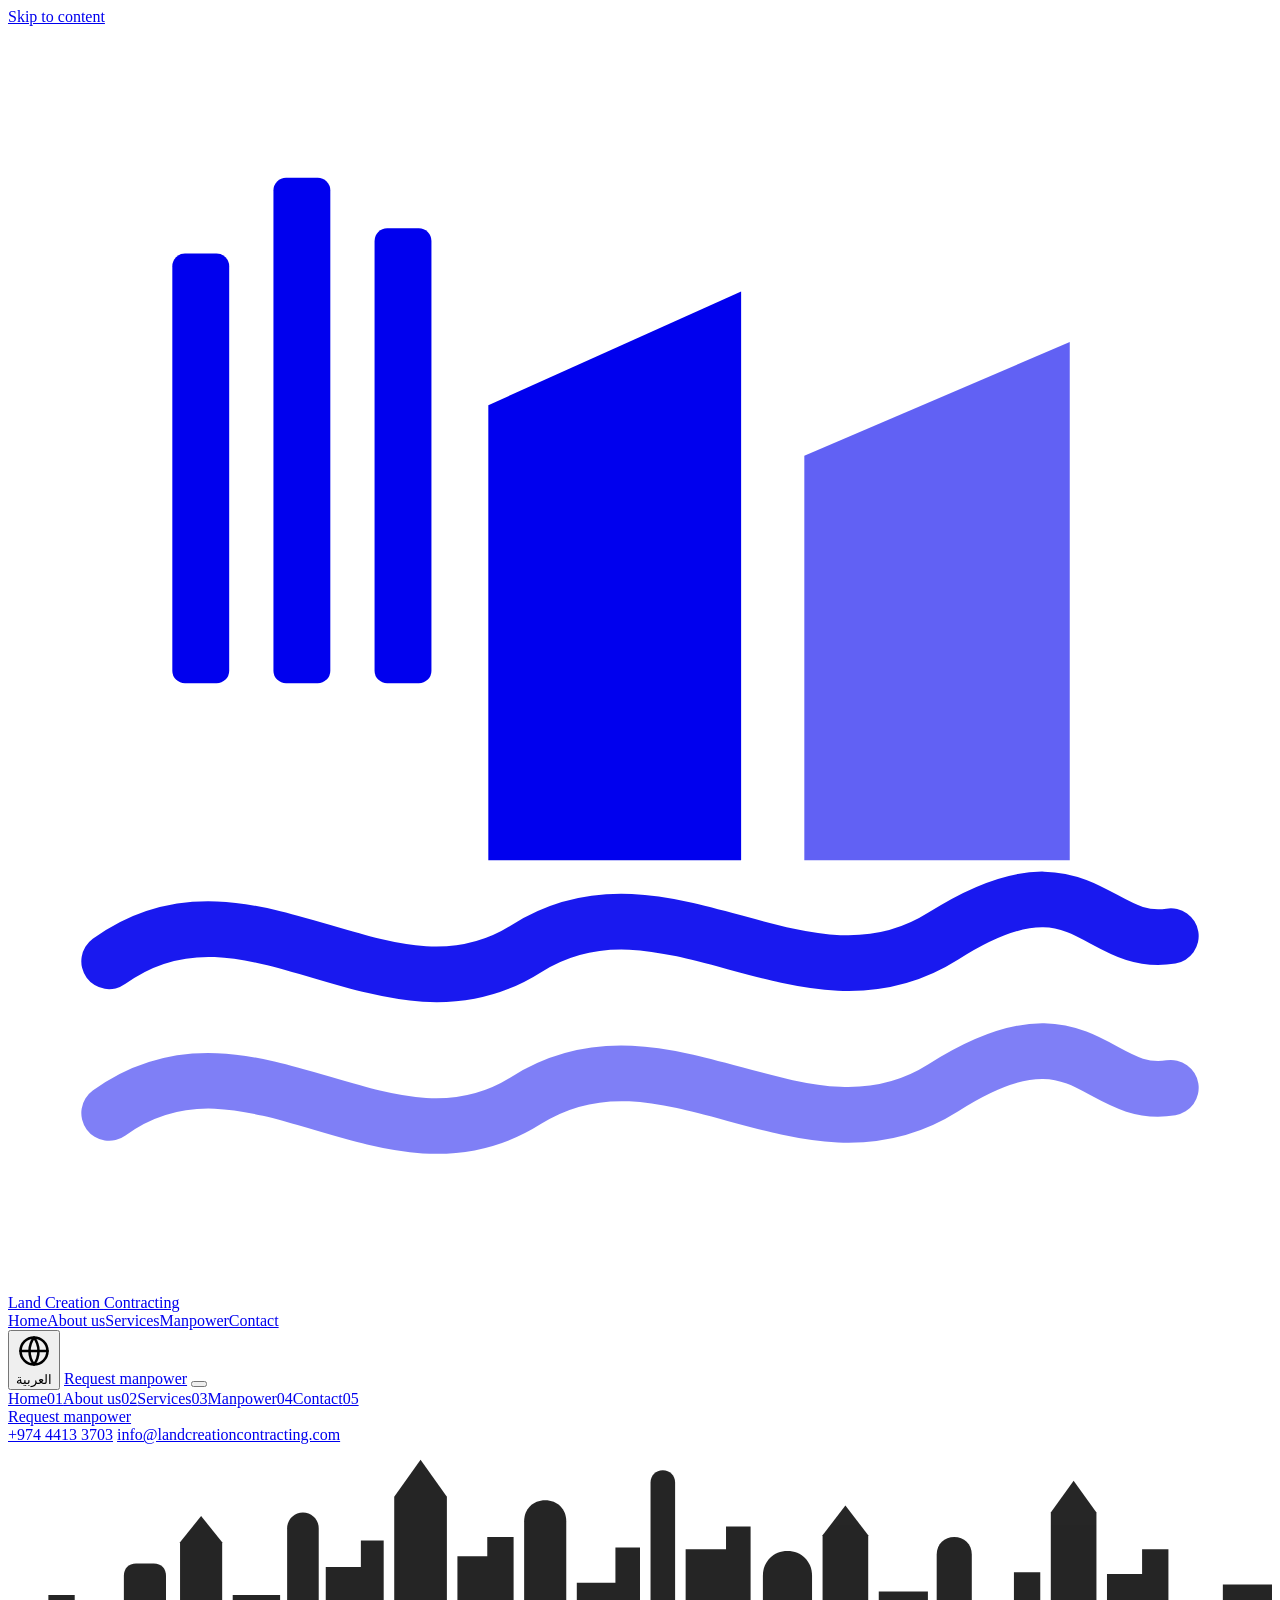
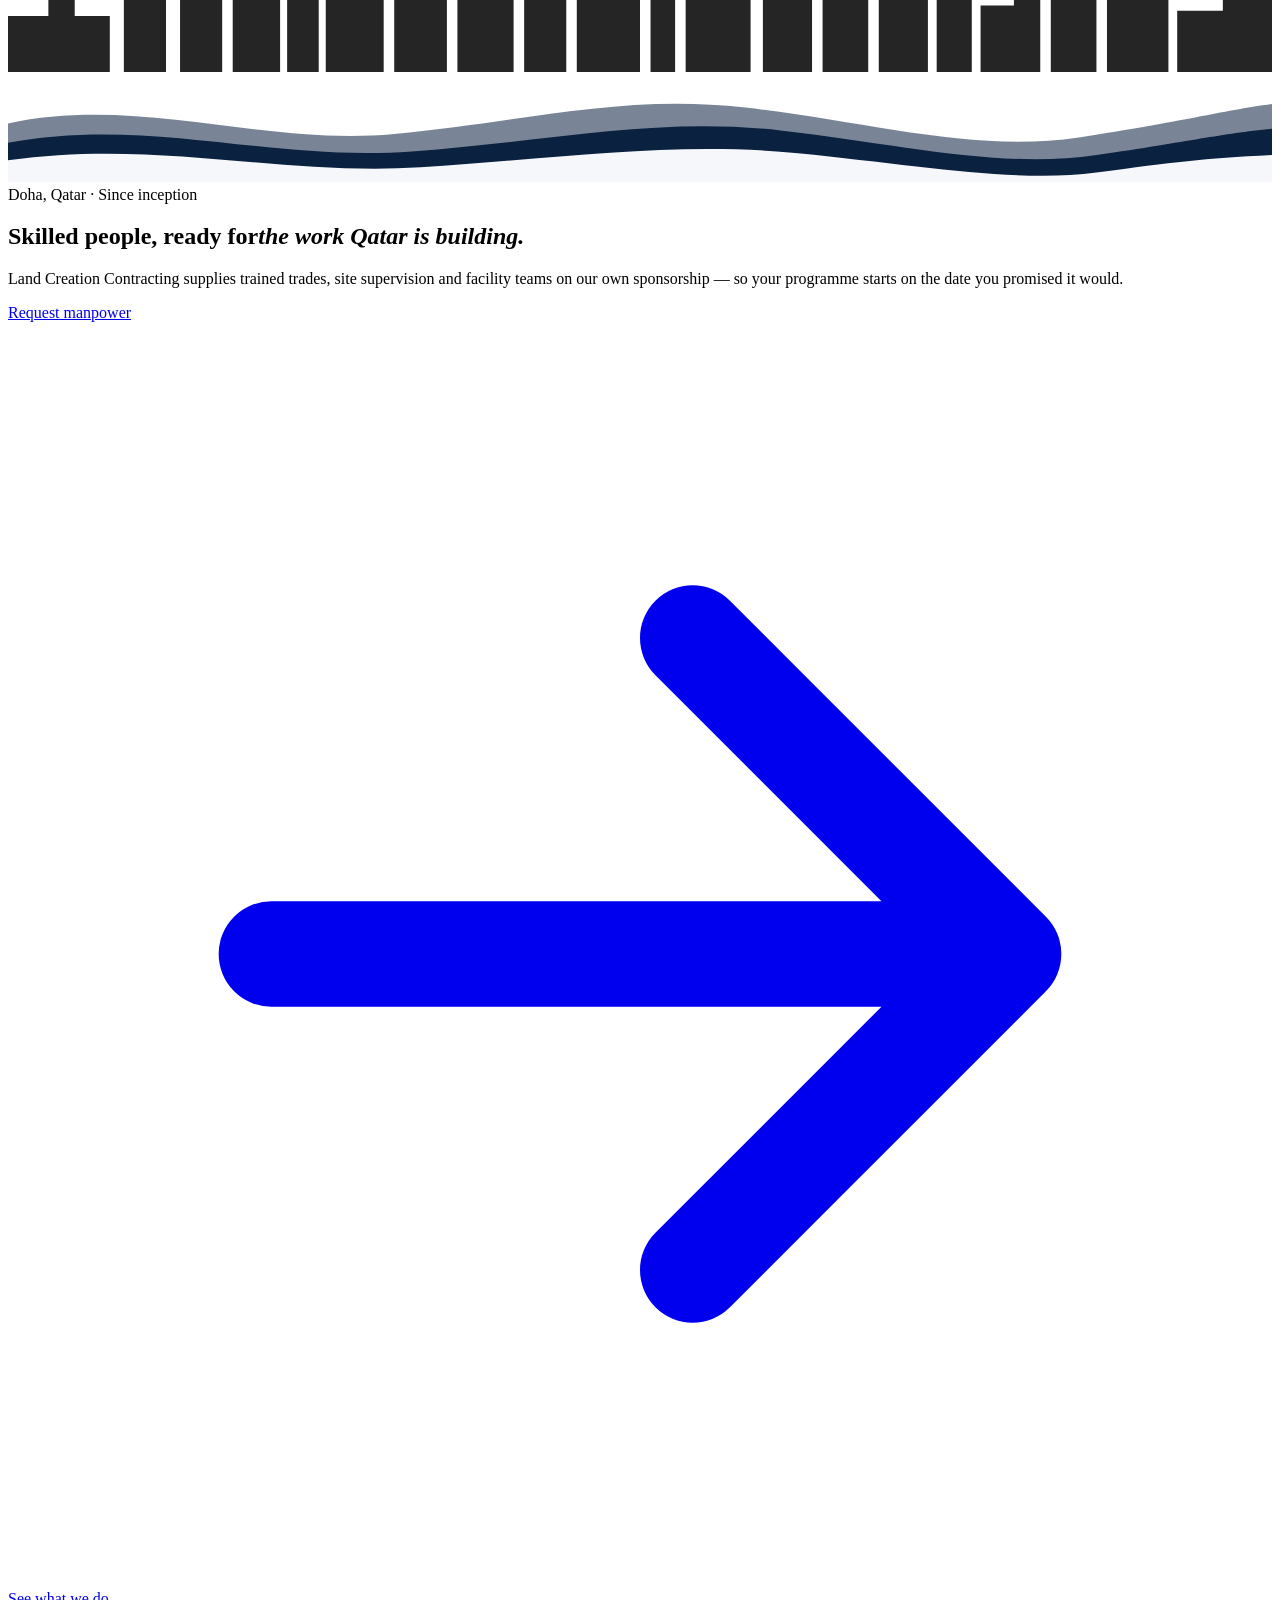
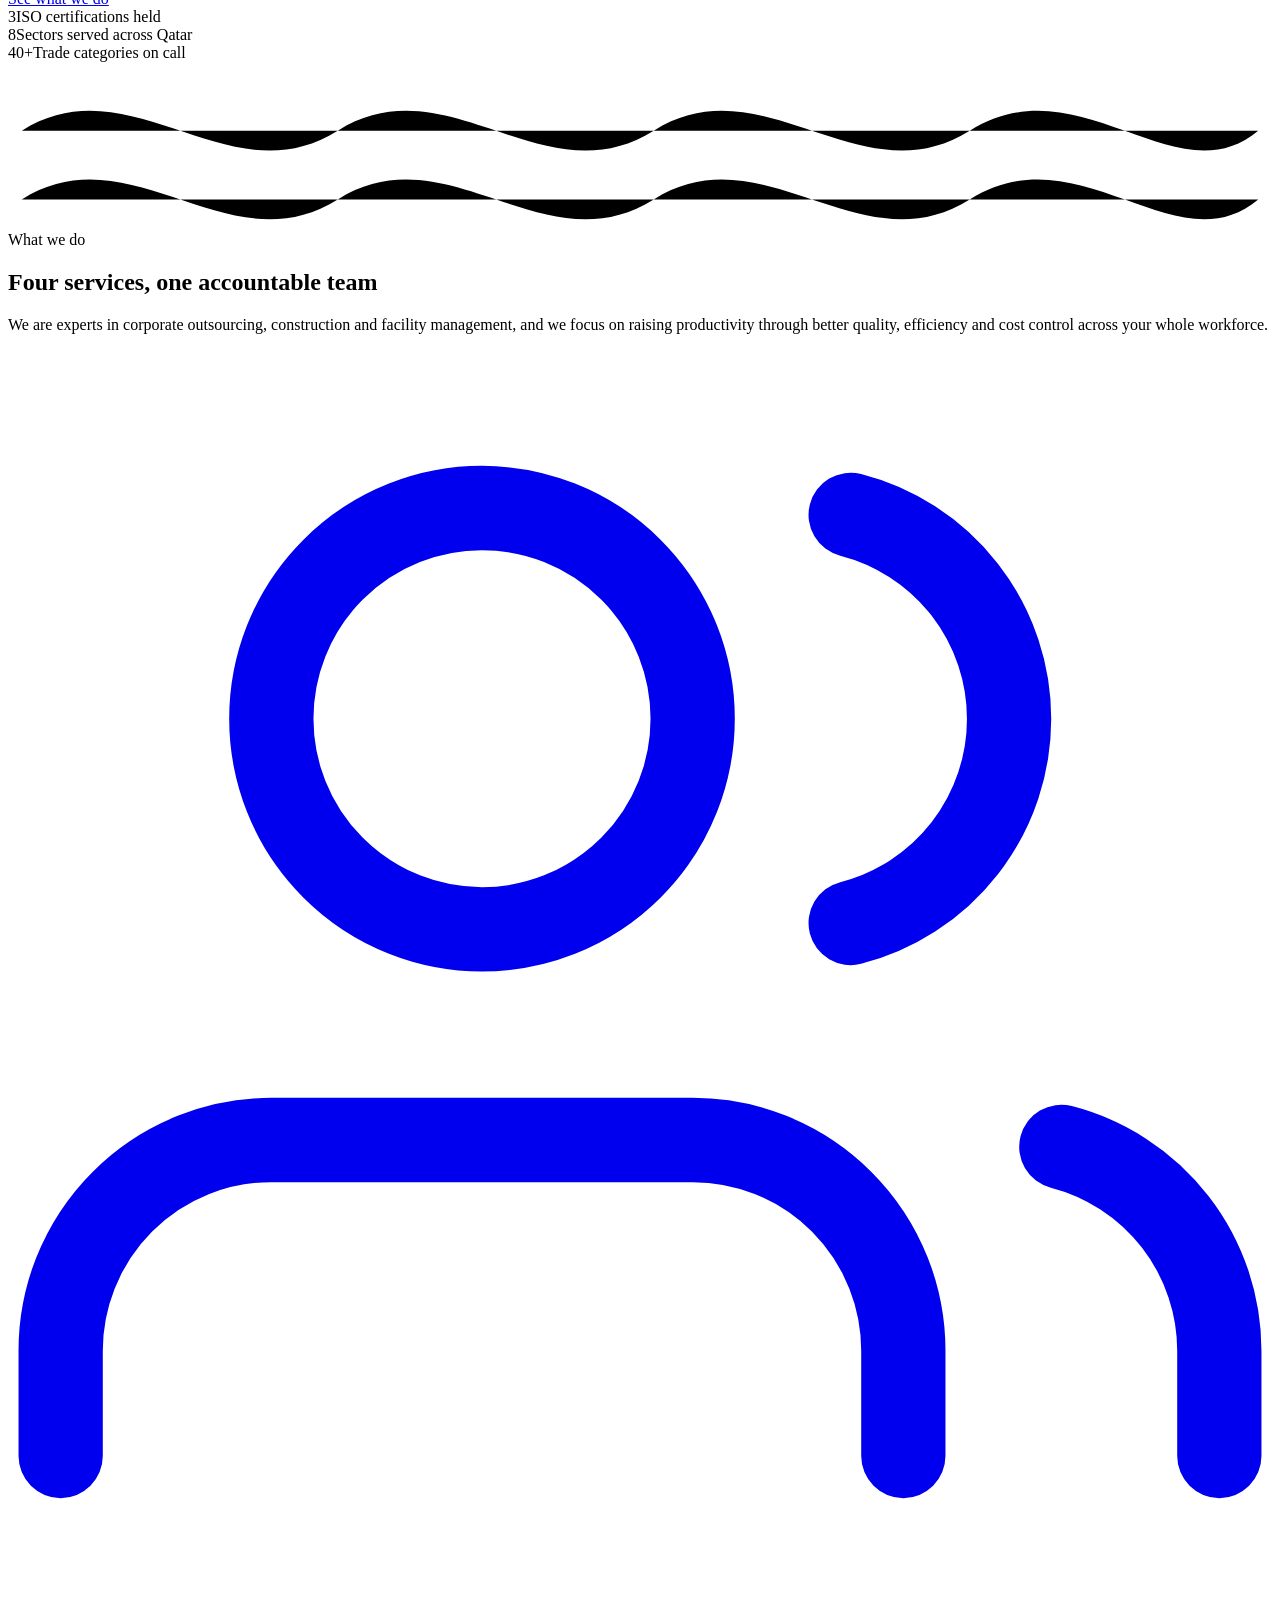
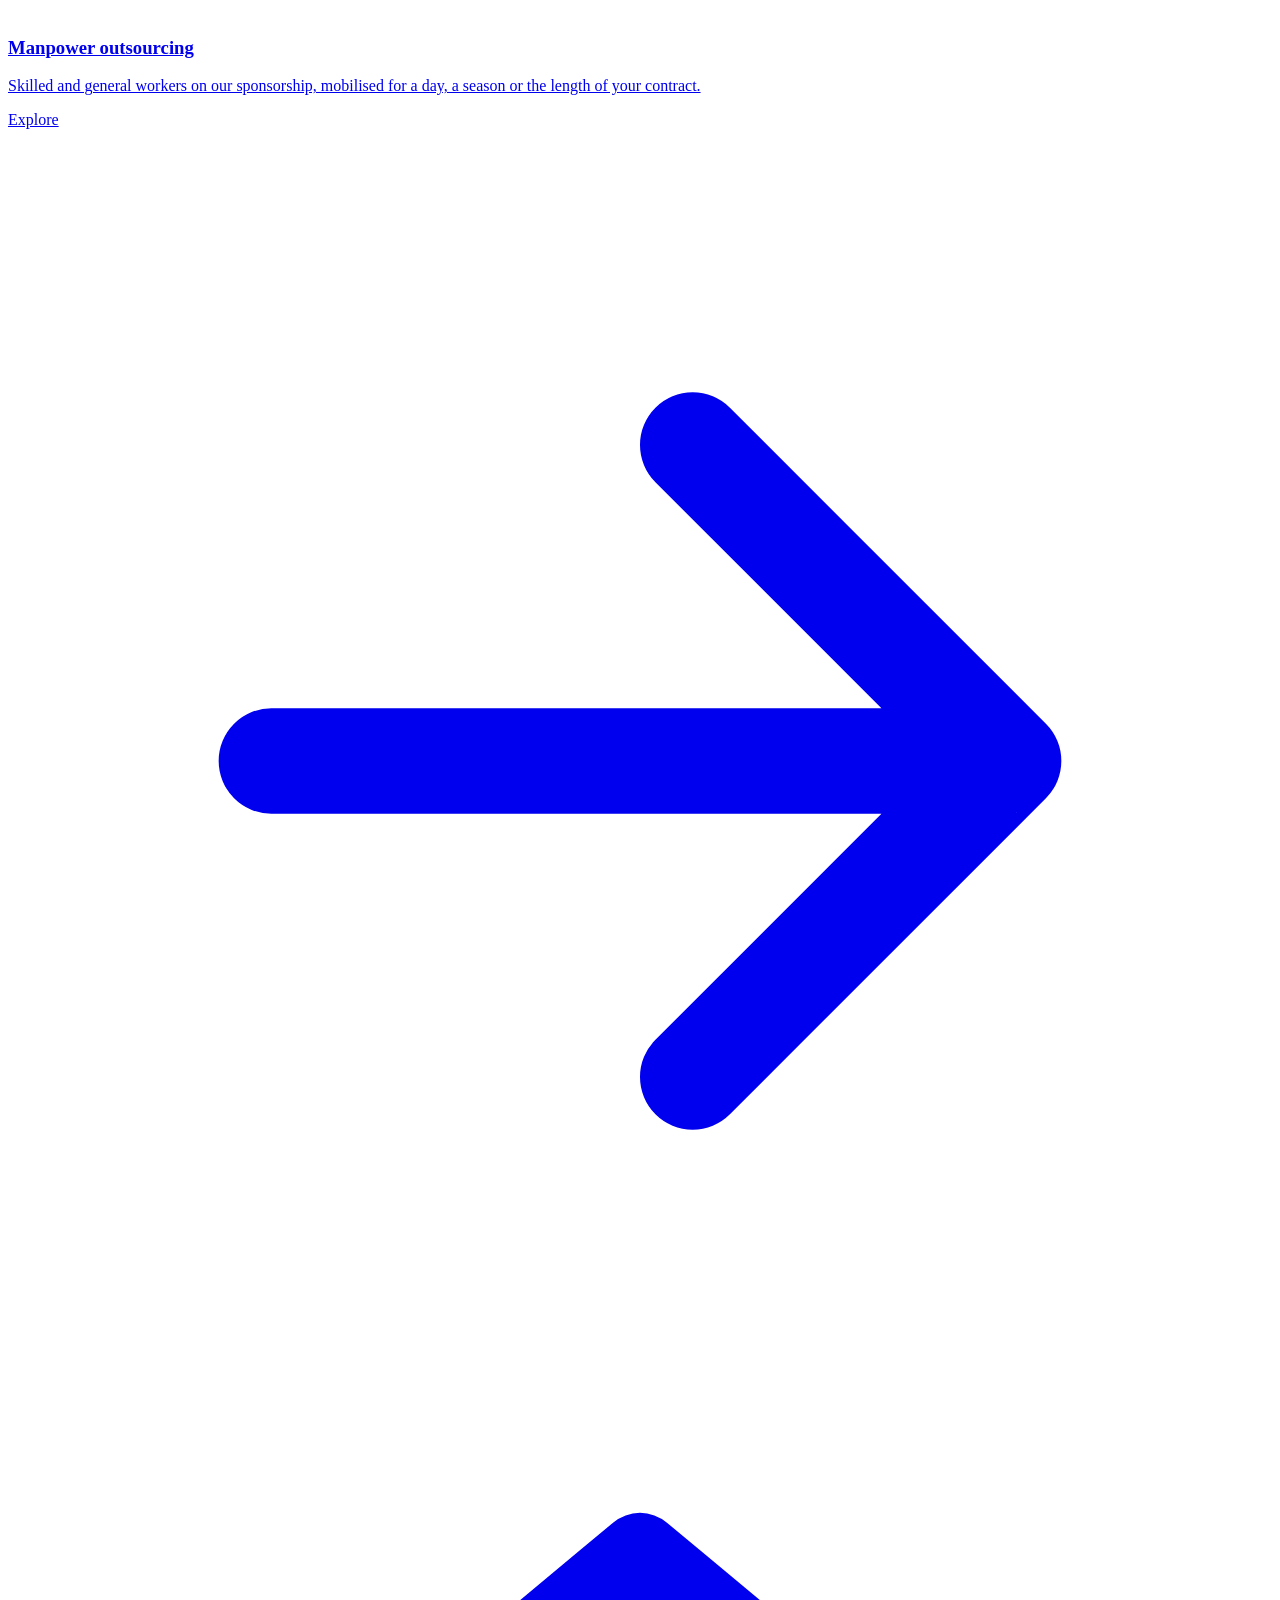
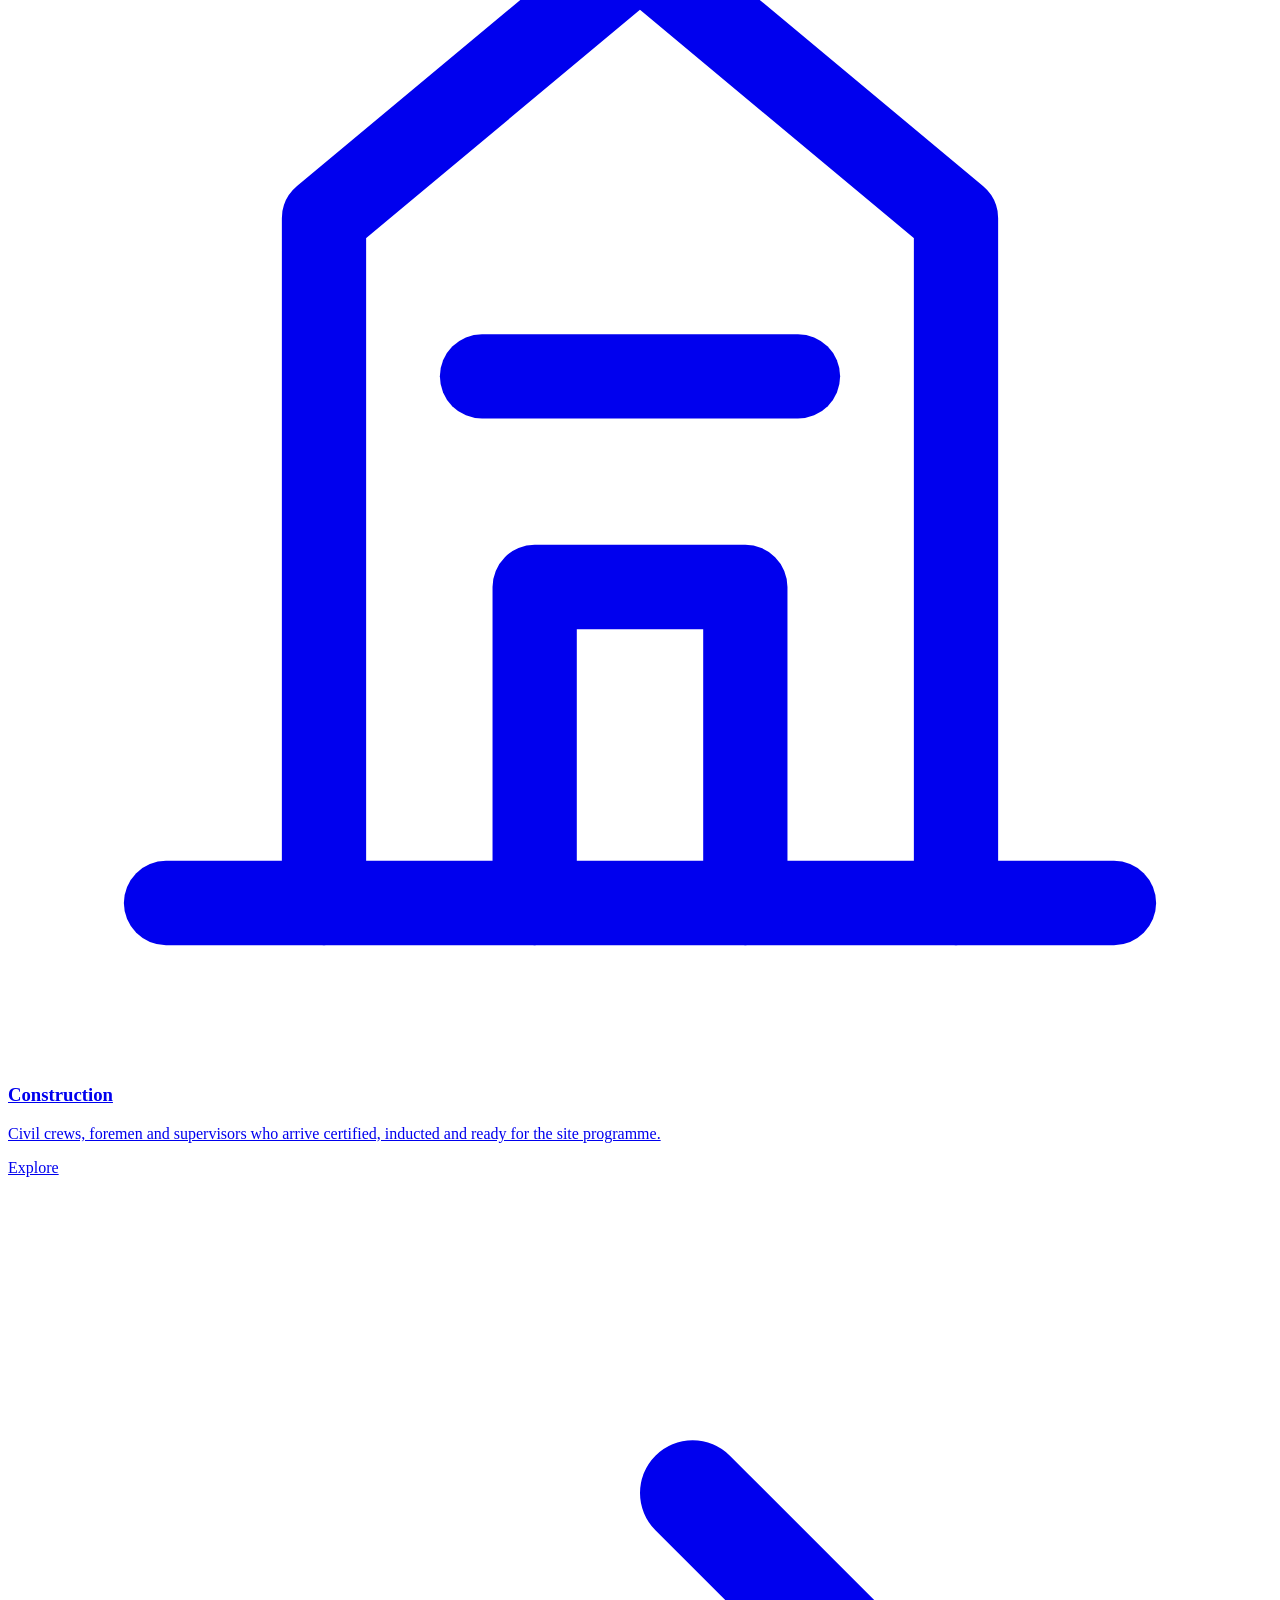
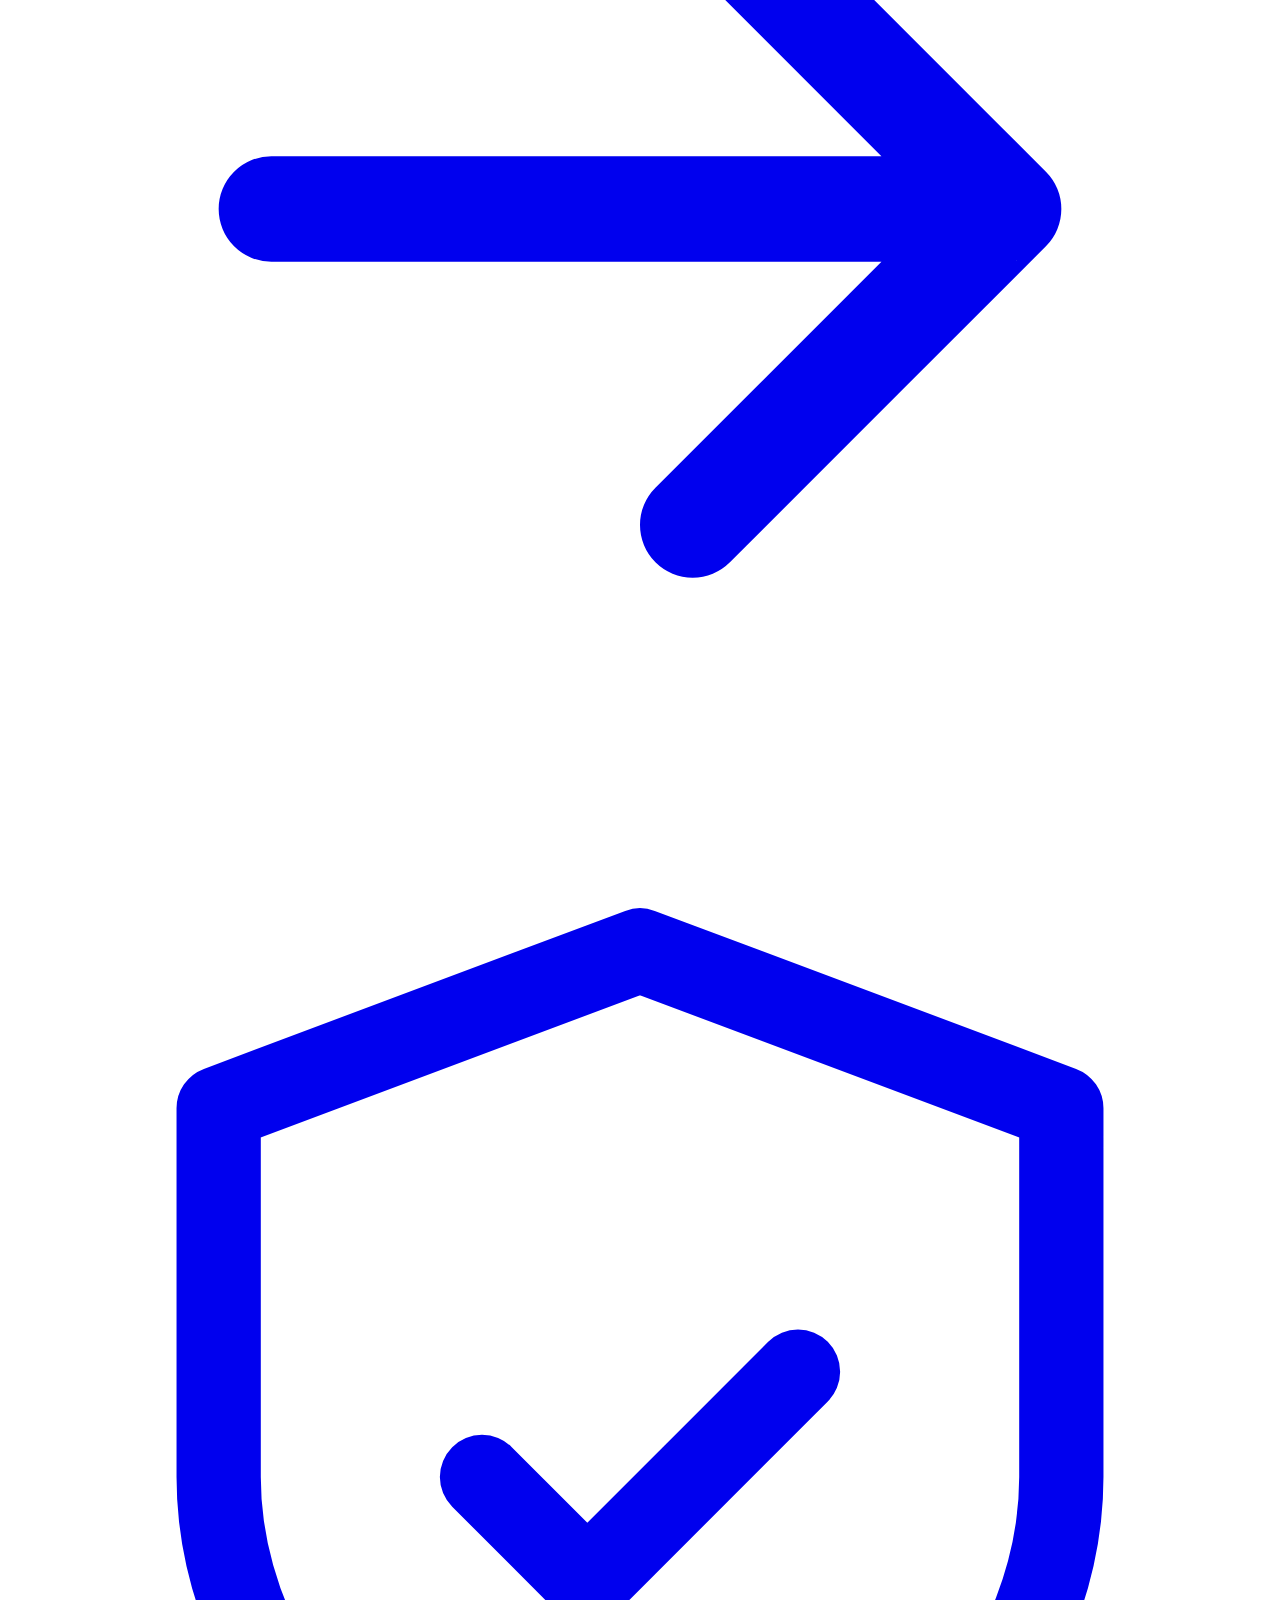
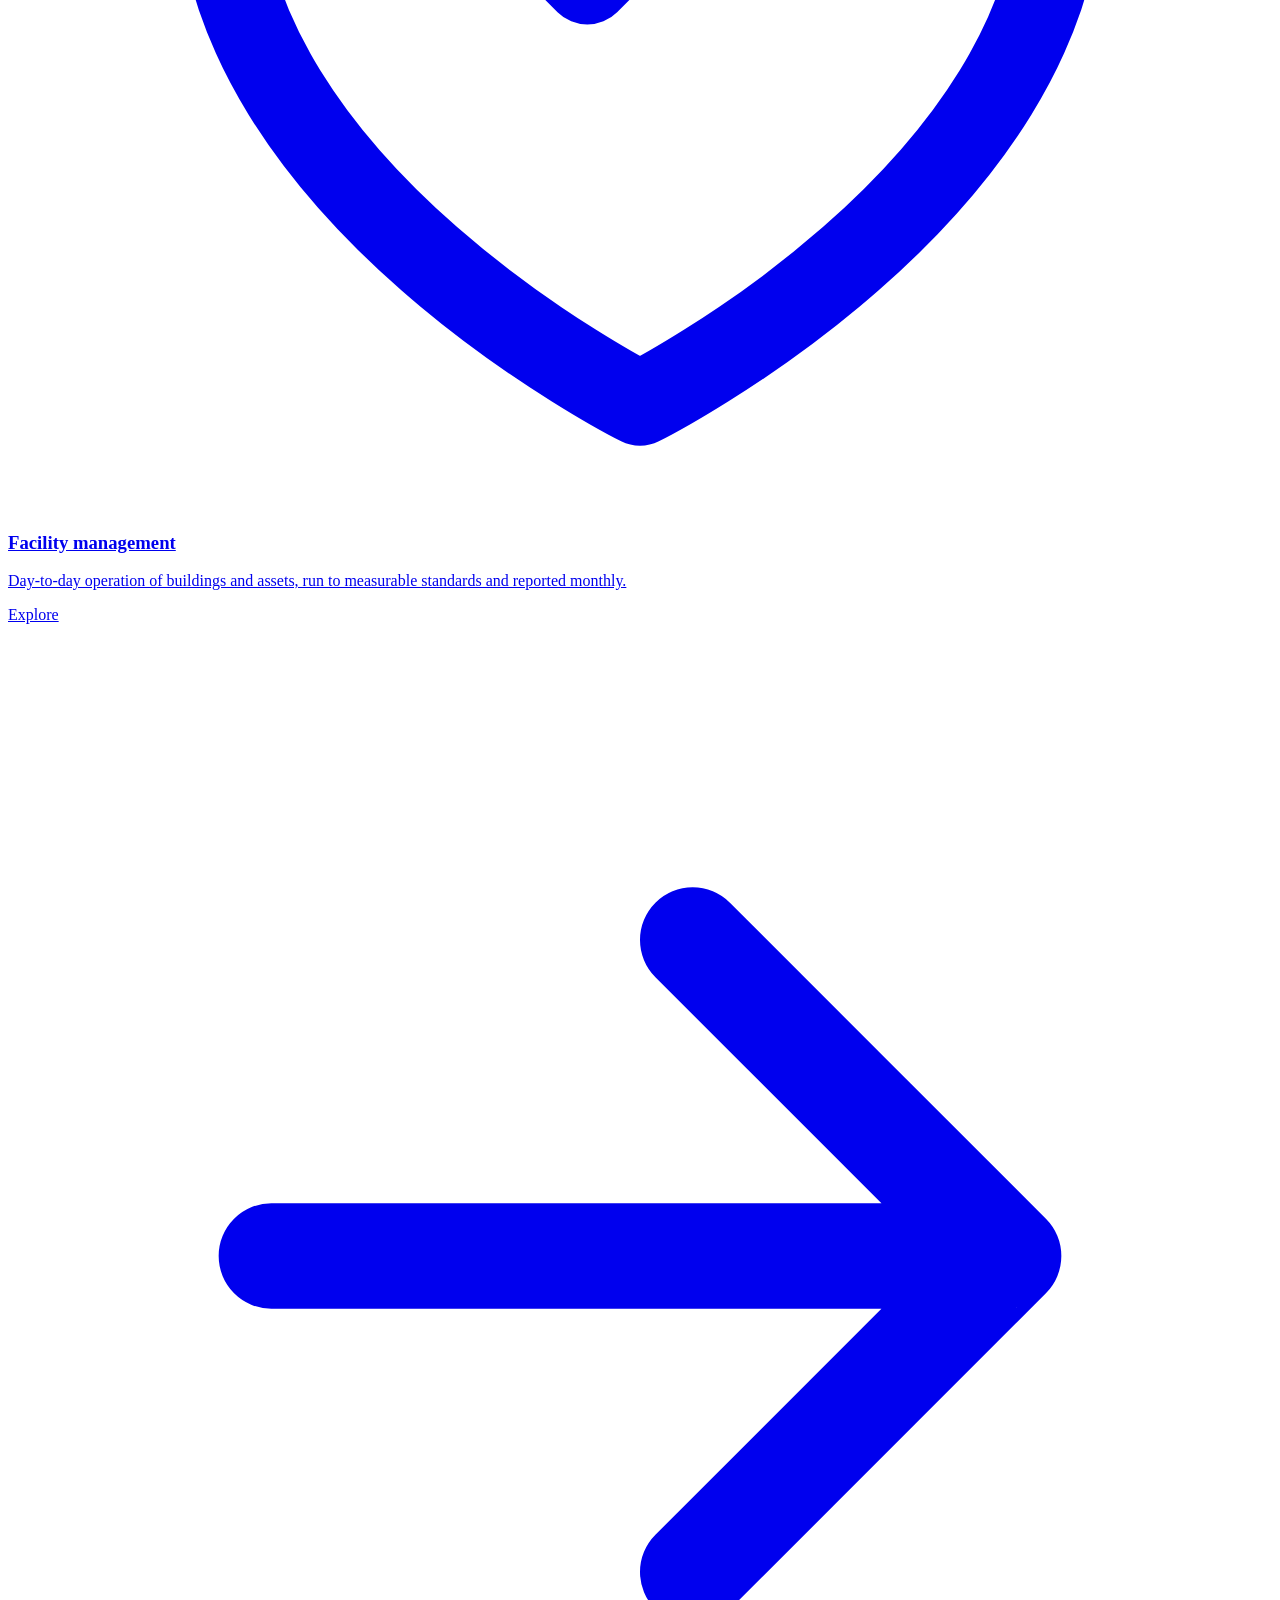
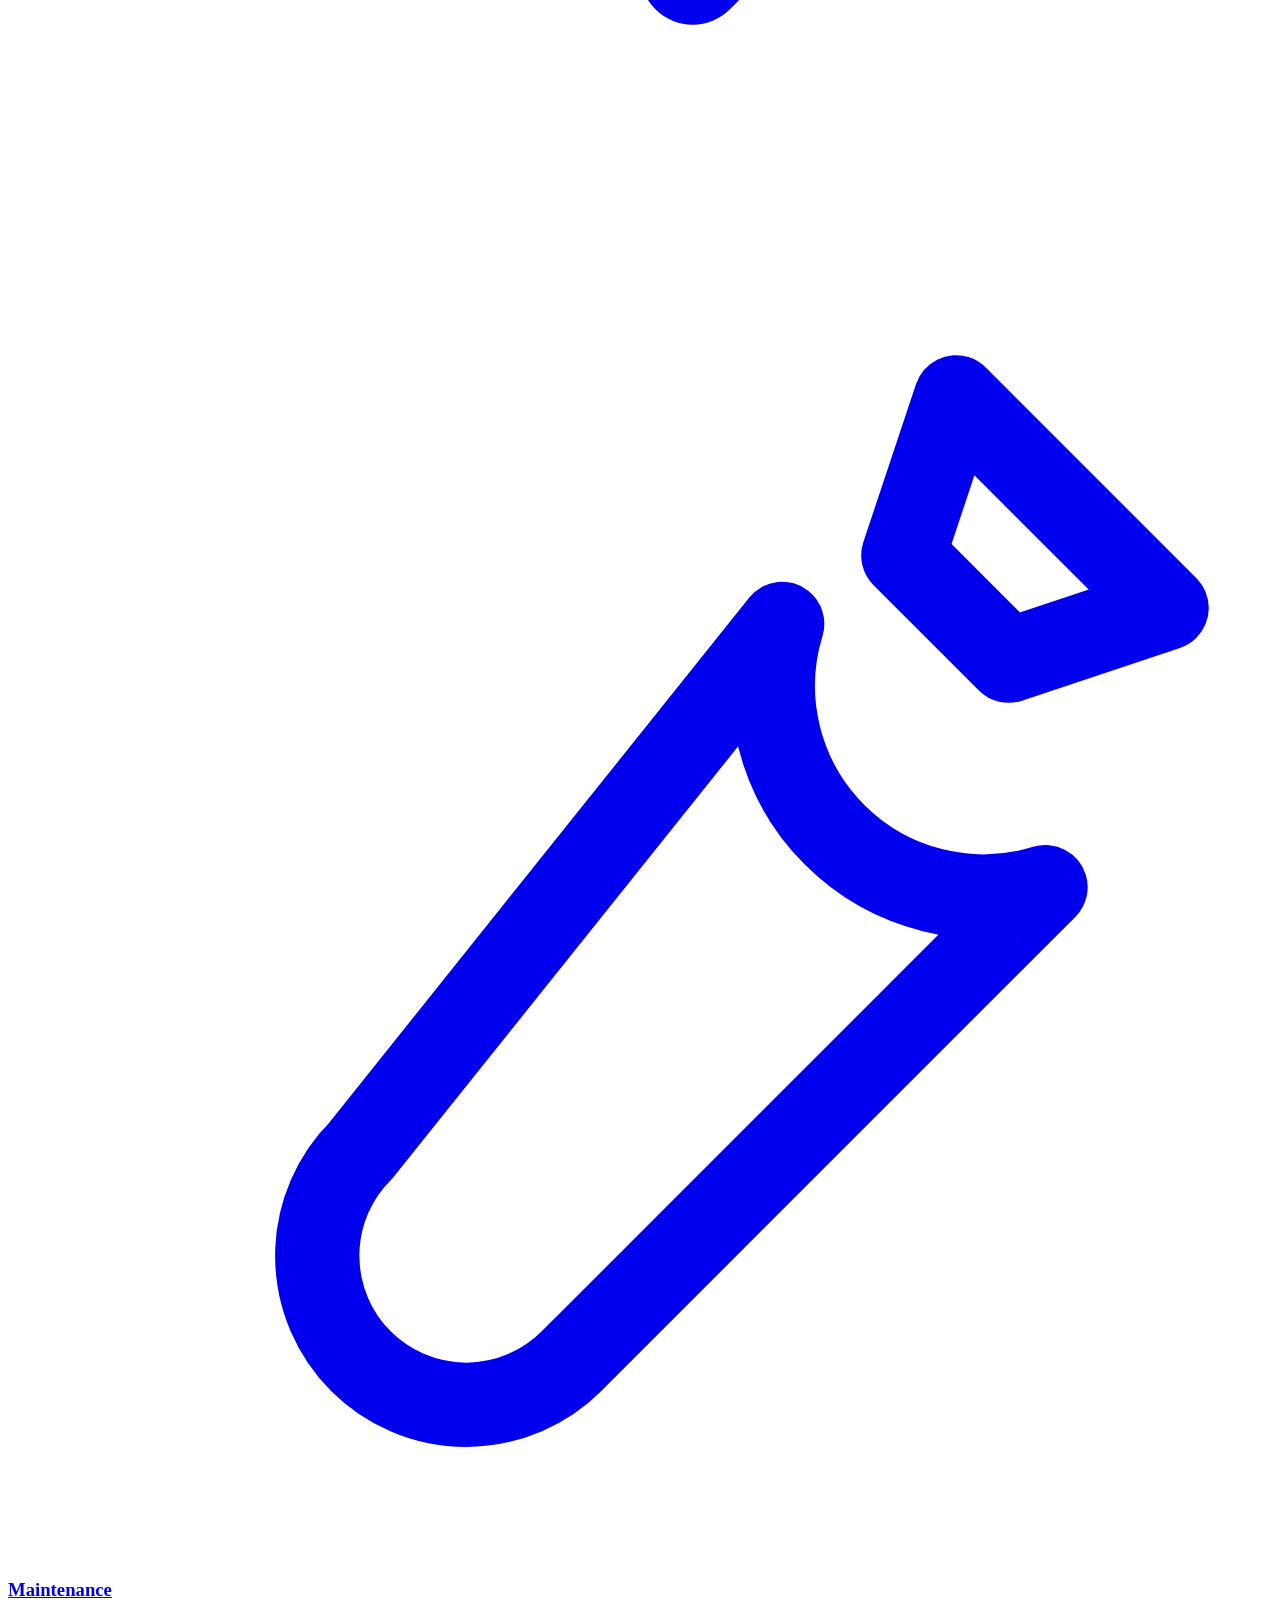
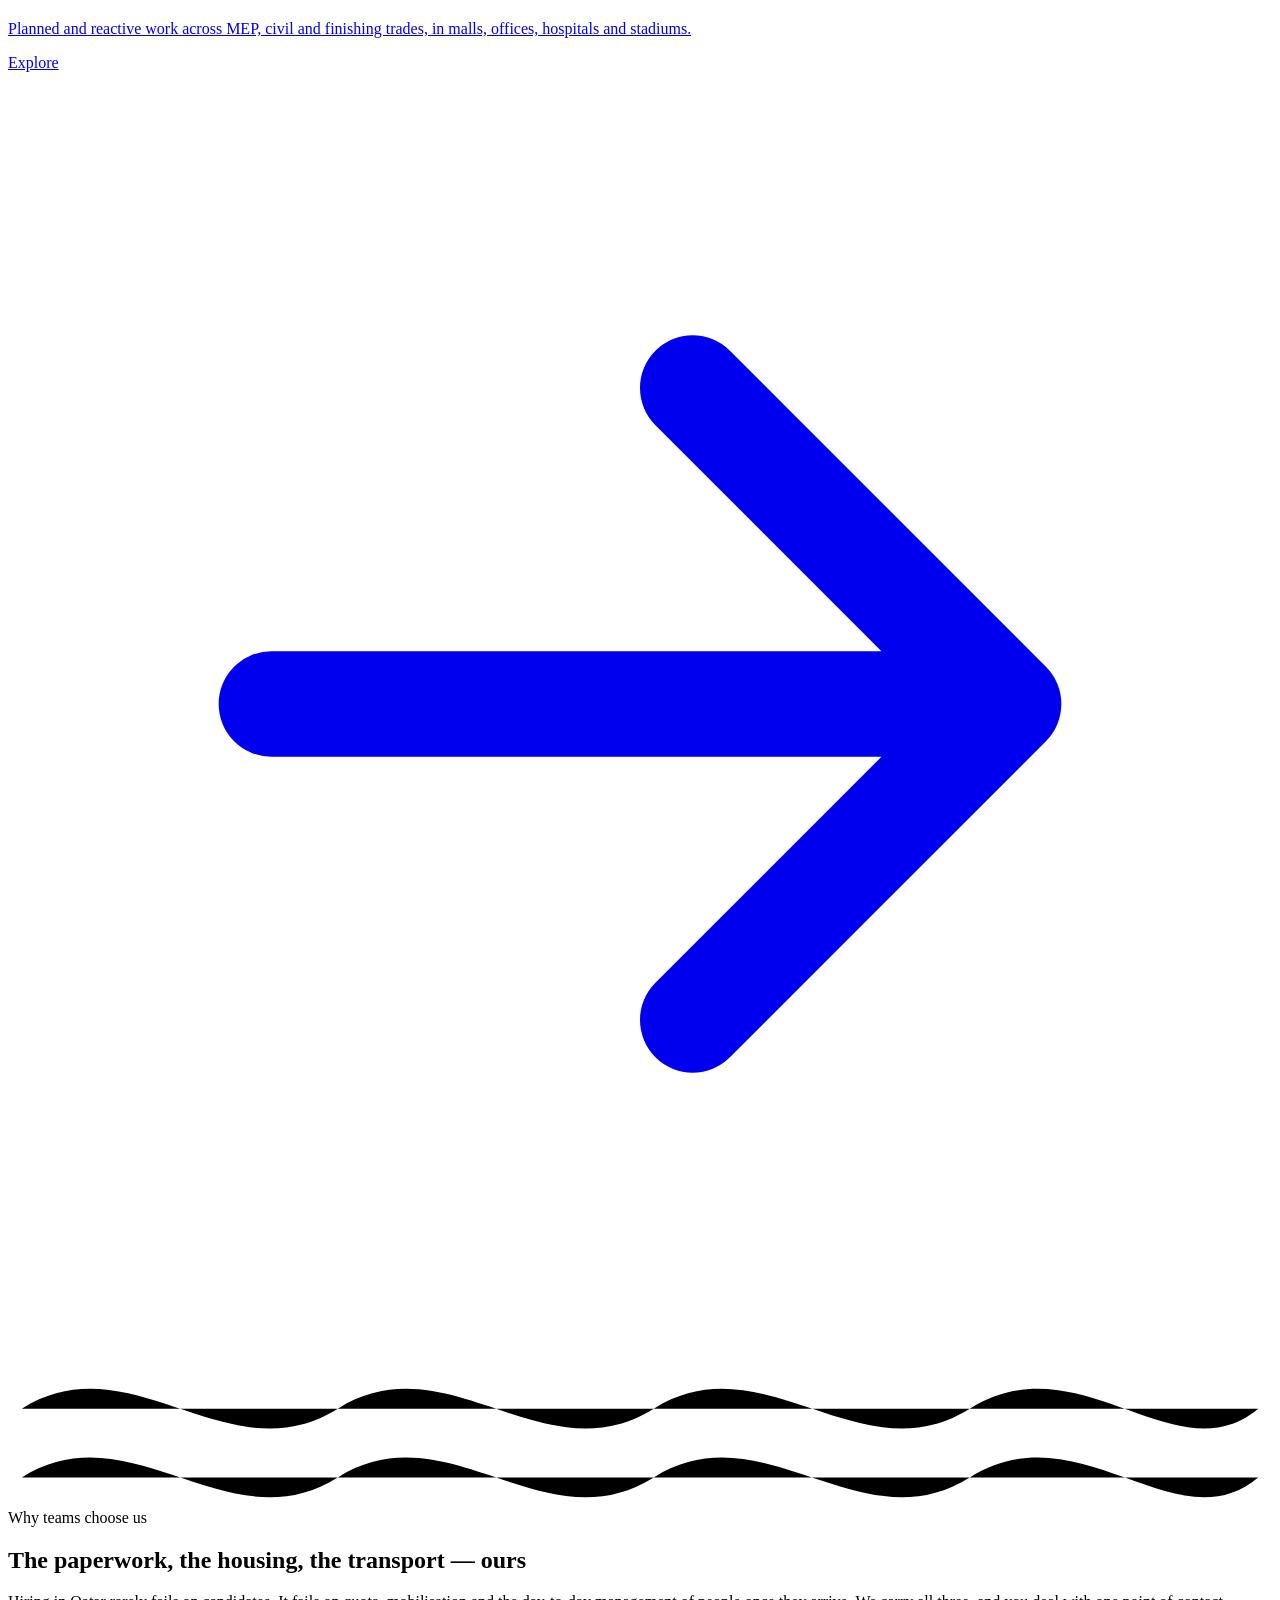
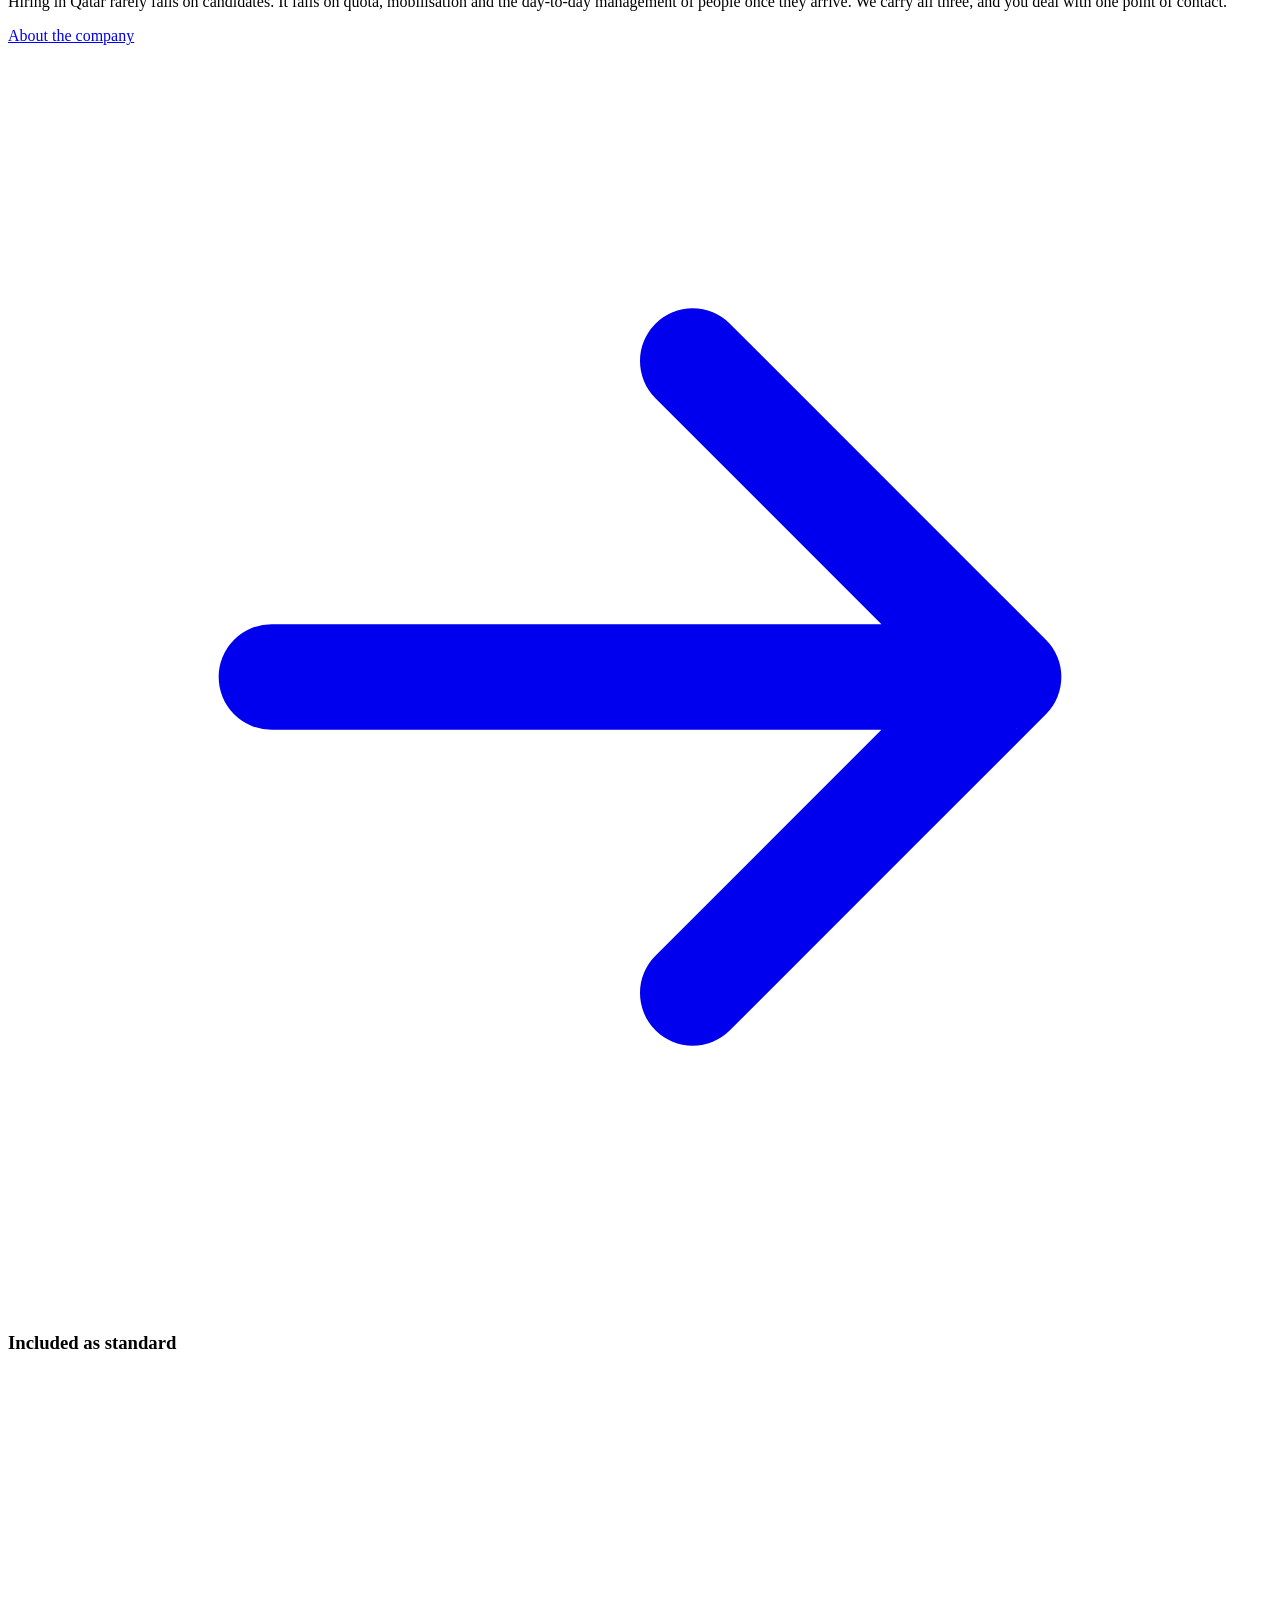
==== index.html @ 3a6b622d "final" ====
<!DOCTYPE html>
<html lang="en" dir="ltr">
<head>
<meta charset="utf-8">
<meta name="viewport" content="width=device-width, initial-scale=1, viewport-fit=cover">
<meta name="theme-color" content="#0B2140">
<title data-en="Land Creation Contracting — Manpower &amp; Contracting in Qatar" data-ar="لاند كريشن للمقاولات — القوى العاملة والمقاولات في قطر">Land Creation Contracting — Manpower & Contracting in Qatar</title>
<meta name="description" content="Skilled manpower supply, construction, facility management and maintenance in Doha, Qatar.">
<link rel="preconnect" href="https://fonts.googleapis.com">
<link rel="preconnect" href="https://fonts.gstatic.com" crossorigin>
<link href="https://fonts.googleapis.com/css2?family=Cinzel:wght@500;600;700&family=Manrope:wght@400;500;600;700;800&family=Amiri:wght@400;700&family=Tajawal:wght@400;500;700;800&display=swap" rel="stylesheet">
<link rel="stylesheet" href="assets/css/style.css">
</head>
<body>

<a class="skip" href="#main" data-en="Skip to content" data-ar="تخطَّ إلى المحتوى">Skip to content</a>
<header class="header on-dark">
  <div class="wrap">
    <a class="brand" href="index.html" aria-label="Land Creation Contracting, home">
      <svg class="brand-mark" viewBox="0 0 100 100" aria-hidden="true"><g fill="currentColor"><rect x="13" y="18" width="4.5" height="34" rx="1"/><rect x="21" y="12" width="4.5" height="40" rx="1"/><rect x="29" y="16" width="4.5" height="36" rx="1"/><path d="M38 30 L58 21 L58 66 L38 66 Z"/><path d="M63 34 L84 25 L84 66 L63 66 Z" opacity=".62"/></g><g fill="none" stroke="currentColor" stroke-width="4.4" stroke-linecap="round"><path d="M8 74c11-8 22 6 33-1s22 6 33-1 12 1 18 0" opacity=".9"/><path d="M8 86c11-8 22 6 33-1s22 6 33-1 12 1 18 0" opacity=".5"/></g></svg>
      <span class="brand-text">
        <span class="brand-name" data-en="Land Creation" data-ar="لاند كريشن">Land Creation</span>
        <span class="brand-sub" data-en="Contracting" data-ar="للمقاولات">Contracting</span>
      </span>
    </a>
    <nav class="nav" aria-label="Primary"><a href="index.html" aria-current="page" data-en="Home" data-ar="الرئيسية">Home</a><a href="about.html" data-en="About us" data-ar="من نحن">About us</a><a href="services.html" data-en="Services" data-ar="خدماتنا">Services</a><a href="manpower.html" data-en="Manpower" data-ar="القوى العاملة">Manpower</a><a href="contact.html" data-en="Contact" data-ar="اتصل بنا">Contact</a></nav>
    <div class="header-actions">
      <button class="lang-btn" type="button" aria-label="Switch to Arabic"><svg viewBox="0 0 24 24" fill="none" stroke="currentColor" stroke-width="1.7" stroke-linecap="round" stroke-linejoin="round"><circle cx="12" cy="12" r="9"/><path d="M3 12h18M12 3a15 15 0 0 1 0 18 15 15 0 0 1 0-18z"/></svg><span data-en="العربية" data-ar="English">العربية</span></button>
      <a class="btn btn--gold header-cta" href="contact.html" data-en="Request manpower" data-ar="اطلب قوى عاملة">Request manpower</a>
      <button class="burger" type="button" aria-label="Open menu" aria-expanded="false" aria-controls="drawer">
        <span></span><span></span><span></span>
      </button>
    </div>
  </div>
</header>

<div class="scrim" aria-hidden="true"></div>
<aside class="drawer" id="drawer" aria-label="Menu">
  <nav class="drawer-nav"><a href="index.html" aria-current="page"><span data-en="Home" data-ar="الرئيسية">Home</span><span>01</span></a><a href="about.html"><span data-en="About us" data-ar="من نحن">About us</span><span>02</span></a><a href="services.html"><span data-en="Services" data-ar="خدماتنا">Services</span><span>03</span></a><a href="manpower.html"><span data-en="Manpower" data-ar="القوى العاملة">Manpower</span><span>04</span></a><a href="contact.html"><span data-en="Contact" data-ar="اتصل بنا">Contact</span><span>05</span></a></nav>
  <div class="drawer-foot">
    <a class="btn btn--gold" href="contact.html" data-en="Request manpower" data-ar="اطلب قوى عاملة">Request manpower</a>
    <div class="drawer-contact">
      <a href="tel:+97444133703">+974 4413 3703</a>
      <a href="mailto:info@landcreationcontracting.com">info@landcreationcontracting.com</a>
    </div>
  </div>
</aside>

<main id="main">

<section class="hero">
  <div class="hero-grid-lines"></div>
  <svg class="hero-skyline" viewBox="0 0 1440 260" preserveAspectRatio="none" aria-hidden="true">
<g fill="currentColor" opacity=".85">
<path d="M0 260V196h46v-24h30v24h40v64z"/>
<path d="M132 260V150c0-8 5-14 14-14h20c9 0 14 6 14 14v110z"/>
<path d="M196 260V112l24-30 24 30v148z"/>
<path d="M256 260V172h54v88z"/>
<path d="M318 260V96c0-10 8-18 18-18s18 8 18 18v164z"/>
<path d="M362 260V140h40v-30h26v150z"/>
<path d="M440 260V60l30-42 30 42v200z"/>
<path d="M512 260V128h34v-22h30v154z"/>
<path d="M588 260V88c0-14 10-24 24-24s24 10 24 24v172z"/>
<path d="M648 260V158h44v-40h28v142z"/>
<path d="M732 260V44c0-8 6-14 14-14s14 6 14 14v216z"/>
<path d="M772 260V120h46v-26h28v166z"/>
<path d="M860 260V150c0-16 12-28 28-28s28 12 28 28v110z"/>
<path d="M928 260V104l26-34 26 34v156z"/>
<path d="M992 260V168h56v92z"/>
<path d="M1058 260V126c0-12 9-20 20-20s20 8 20 20v134z"/>
<path d="M1108 260V184h38v-38h30v114z"/>
<path d="M1188 260V78l26-36 26 36v182z"/>
<path d="M1252 260V148h40v-28h30v140z"/>
<path d="M1332 260V190h52v-30h56v100z"/>
</g></svg>
  <svg class="hero-water" viewBox="0 0 1440 120" preserveAspectRatio="none" aria-hidden="true">
<path d="M0 54c150-32 290 26 440 12s260-46 400-30 260 52 380 34 160-30 220-38v82H0z" fill="#0B2140" opacity=".55"/>
<path d="M0 76c160-30 300 22 460 10s280-40 420-24 250 44 360 28 140-24 200-30v72H0z" fill="#0B2140"/>
<path d="M0 96c170-24 310 18 470 8s290-30 430-16 250 34 340 22 120-16 200-20v42H0z" fill="#F6F7FA"/>
</svg>
  <div class="wrap">
    <div class="hero-inner">
      <span class="eyebrow" data-en="Doha, Qatar · Since inception" data-ar="الدوحة، قطر · منذ التأسيس">Doha, Qatar · Since inception</span>
      <h1 class="display"><span data-en="Skilled people, ready for" data-ar="كوادر ماهرة، جاهزة">Skilled people, ready for</span><em data-en="the work Qatar is building." data-ar="للمشاريع التي تبنيها قطر.">the work Qatar is building.</em></h1>
      <p class="lede" data-en="Land Creation Contracting supplies trained trades, site supervision and facility teams on our own sponsorship — so your programme starts on the date you promised it would." data-ar="توفّر لاند كريشن للمقاولات عمالة مدربة وإشرافًا على المواقع وفرقًا لإدارة المرافق على كفالتنا الخاصة، ليبدأ مشروعك في الموعد الذي التزمت به.">Land Creation Contracting supplies trained trades, site supervision and facility teams on our own sponsorship — so your programme starts on the date you promised it would.</p>
      <div class="btn-row">
        <a class="btn btn--gold" href="contact.html" data-en="Request manpower" data-ar="اطلب قوى عاملة">Request manpower<svg viewBox="0 0 24 24" fill="none" stroke="currentColor" stroke-width="2" stroke-linecap="round" stroke-linejoin="round"><path d="M5 12h14M13 6l6 6-6 6"/></svg></a>
        <a class="btn btn--ghost" href="services.html" data-en="See what we do" data-ar="تعرّف على خدماتنا">See what we do</a>
      </div>
      <div class="hero-stats">
        <div><span class="num">3</span><span class="lbl" data-en="ISO certifications held" data-ar="شهادات أيزو معتمدة">ISO certifications held</span></div>
        <div><span class="num">8</span><span class="lbl" data-en="Sectors served across Qatar" data-ar="قطاعات نخدمها في قطر">Sectors served across Qatar</span></div>
        <div><span class="num">40+</span><span class="lbl" data-en="Trade categories on call" data-ar="تخصصًا مهنيًا تحت الطلب">Trade categories on call</span></div>
      </div>
    </div>
  </div>
</section>

<section class="section">
  <div class="wrap">
    <div class="section-head">
      <svg class="wave-rule" viewBox="0 0 92 12" aria-hidden="true"><path d="M1 5c8-5 15 5 23 0s15 5 23 0 15 5 23 0 15 5 21 0"/><path d="M1 10c8-5 15 5 23 0s15 5 23 0 15 5 23 0 15 5 21 0"/></svg>
      <span class="eyebrow" data-en="What we do" data-ar="ما نقدمه">What we do</span>
      <h2 class="display" data-en="Four services, one accountable team" data-ar="أربع خدمات وفريق واحد مسؤول">Four services, one accountable team</h2>
      <p class="lede" data-en="We are experts in corporate outsourcing, construction and facility management, and we focus on raising productivity through better quality, efficiency and cost control across your whole workforce." data-ar="نحن متخصصون في التعهيد المؤسسي والإنشاءات وإدارة المرافق، ونركّز على رفع الإنتاجية من خلال تحسين الجودة والكفاءة وضبط التكاليف لكامل القوى العاملة لديك.">We are experts in corporate outsourcing, construction and facility management, and we focus on raising productivity through better quality, efficiency and cost control across your whole workforce.</p>
    </div>
    <div class="grid g-4">
      <a class="card reveal" data-delay="0" href="services.html">
        <span class="card-ico"><svg viewBox="0 0 24 24" fill="none" stroke="currentColor" stroke-width="1.6" stroke-linecap="round" stroke-linejoin="round"><path d="M17 21v-2a4 4 0 0 0-4-4H5a4 4 0 0 0-4 4v2"/><circle cx="9" cy="7" r="4"/><path d="M23 21v-2a4 4 0 0 0-3-3.87M16 3.13a4 4 0 0 1 0 7.75"/></svg></span>
        <h3 data-en="Manpower outsourcing" data-ar="توفير القوى العاملة">Manpower outsourcing</h3>
        <p data-en="Skilled and general workers on our sponsorship, mobilised for a day, a season or the length of your contract." data-ar="عمالة ماهرة وعامة على كفالتنا، يتم توفيرها ليوم واحد أو لموسم أو لكامل مدة عقدك.">Skilled and general workers on our sponsorship, mobilised for a day, a season or the length of your contract.</p>
        <span class="card-link"><span data-en="Explore" data-ar="اعرف المزيد">Explore</span><svg viewBox="0 0 24 24" fill="none" stroke="currentColor" stroke-width="2" stroke-linecap="round" stroke-linejoin="round"><path d="M5 12h14M13 6l6 6-6 6"/></svg></span>
      </a>
      <a class="card reveal" data-delay="1" href="services.html">
        <span class="card-ico"><svg viewBox="0 0 24 24" fill="none" stroke="currentColor" stroke-width="1.6" stroke-linecap="round" stroke-linejoin="round"><path d="M3 21h18"/><path d="M6 21V8l6-5 6 5v13"/><path d="M10 21v-6h4v6"/><path d="M9 11h6"/></svg></span>
        <h3 data-en="Construction" data-ar="الإنشاءات">Construction</h3>
        <p data-en="Civil crews, foremen and supervisors who arrive certified, inducted and ready for the site programme." data-ar="فرق مدنية ومشرفون ومهندسون يصلون معتمدين ومدربين وجاهزين لبرنامج الموقع.">Civil crews, foremen and supervisors who arrive certified, inducted and ready for the site programme.</p>
        <span class="card-link"><span data-en="Explore" data-ar="اعرف المزيد">Explore</span><svg viewBox="0 0 24 24" fill="none" stroke="currentColor" stroke-width="2" stroke-linecap="round" stroke-linejoin="round"><path d="M5 12h14M13 6l6 6-6 6"/></svg></span>
      </a>
      <a class="card reveal" data-delay="2" href="services.html">
        <span class="card-ico"><svg viewBox="0 0 24 24" fill="none" stroke="currentColor" stroke-width="1.6" stroke-linecap="round" stroke-linejoin="round"><path d="M12 22s8-4 8-10V5l-8-3-8 3v7c0 6 8 10 8 10z"/><path d="M9 12l2 2 4-4"/></svg></span>
        <h3 data-en="Facility management" data-ar="إدارة المرافق">Facility management</h3>
        <p data-en="Day-to-day operation of buildings and assets, run to measurable standards and reported monthly." data-ar="التشغيل اليومي للمباني والأصول وفق معايير قابلة للقياس مع تقارير شهرية.">Day-to-day operation of buildings and assets, run to measurable standards and reported monthly.</p>
        <span class="card-link"><span data-en="Explore" data-ar="اعرف المزيد">Explore</span><svg viewBox="0 0 24 24" fill="none" stroke="currentColor" stroke-width="2" stroke-linecap="round" stroke-linejoin="round"><path d="M5 12h14M13 6l6 6-6 6"/></svg></span>
      </a>
      <a class="card reveal" data-delay="3" href="services.html">
        <span class="card-ico"><svg viewBox="0 0 24 24" fill="none" stroke="currentColor" stroke-width="1.6" stroke-linecap="round" stroke-linejoin="round"><path d="M14.7 6.3a4 4 0 0 0 5 5l-9 9a2.8 2.8 0 0 1-4-4z"/><path d="M18 2l4 4-3 1-2-2z"/></svg></span>
        <h3 data-en="Maintenance" data-ar="الصيانة">Maintenance</h3>
        <p data-en="Planned and reactive work across MEP, civil and finishing trades, in malls, offices, hospitals and stadiums." data-ar="أعمال وقائية وطارئة تشمل الأعمال الكهروميكانيكية والمدنية والتشطيبات في المولات والمكاتب والمستشفيات والملاعب.">Planned and reactive work across MEP, civil and finishing trades, in malls, offices, hospitals and stadiums.</p>
        <span class="card-link"><span data-en="Explore" data-ar="اعرف المزيد">Explore</span><svg viewBox="0 0 24 24" fill="none" stroke="currentColor" stroke-width="2" stroke-linecap="round" stroke-linejoin="round"><path d="M5 12h14M13 6l6 6-6 6"/></svg></span>
      </a></div>
  </div>
</section>

<section class="section section--tight">
  <div class="wrap">
    <div class="split">
      <div class="reveal">
        <svg class="wave-rule" viewBox="0 0 92 12" aria-hidden="true"><path d="M1 5c8-5 15 5 23 0s15 5 23 0 15 5 23 0 15 5 21 0"/><path d="M1 10c8-5 15 5 23 0s15 5 23 0 15 5 23 0 15 5 21 0"/></svg>
        <span class="eyebrow" data-en="Why teams choose us" data-ar="لماذا يختاروننا">Why teams choose us</span>
        <h2 class="display" data-en="The paperwork, the housing, the transport — ours" data-ar="المعاملات والسكن والنقل… كلها علينا">The paperwork, the housing, the transport — ours</h2>
        <p class="lede" data-en="Hiring in Qatar rarely fails on candidates. It fails on quota, mobilisation and the day-to-day management of people once they arrive. We carry all three, and you deal with one point of contact." data-ar="نادرًا ما يتعثر التوظيف في قطر بسبب المرشحين، بل بسبب حصص التأشيرات والتعبئة وإدارة العمالة اليومية بعد وصولها. نحن نتحمّل هذه المسؤوليات الثلاث، وتتعامل أنت مع جهة اتصال واحدة.">Hiring in Qatar rarely fails on candidates. It fails on quota, mobilisation and the day-to-day management of people once they arrive. We carry all three, and you deal with one point of contact.</p>
        <div class="btn-row">
          <a class="btn btn--ink" href="about.html" data-en="About the company" data-ar="عن الشركة">About the company<svg viewBox="0 0 24 24" fill="none" stroke="currentColor" stroke-width="2" stroke-linecap="round" stroke-linejoin="round"><path d="M5 12h14M13 6l6 6-6 6"/></svg></a>
        </div>
      </div>
      <div class="split-media reveal" data-delay="1">
        <div class="panel">
          <h3 data-en="Included as standard" data-ar="مشمول بشكل قياسي">Included as standard</h3>
          <ul class="panel-list" style="margin-top:22px">
            <li><svg viewBox="0 0 24 24" fill="none" stroke="currentColor" stroke-width="2" stroke-linecap="round" stroke-linejoin="round"><path d="M20 6L9 17l-5-5"/></svg><span data-en="Sponsorship, visas and legal compliance" data-ar="الكفالة والتأشيرات والالتزام القانوني">Sponsorship, visas and legal compliance</span></li>
            <li><svg viewBox="0 0 24 24" fill="none" stroke="currentColor" stroke-width="2" stroke-linecap="round" stroke-linejoin="round"><path d="M20 6L9 17l-5-5"/></svg><span data-en="Accommodation and daily site transport" data-ar="السكن والنقل اليومي إلى الموقع">Accommodation and daily site transport</span></li>
            <li><svg viewBox="0 0 24 24" fill="none" stroke="currentColor" stroke-width="2" stroke-linecap="round" stroke-linejoin="round"><path d="M20 6L9 17l-5-5"/></svg><span data-en="Trade testing before deployment" data-ar="اختبارات مهنية قبل المباشرة">Trade testing before deployment</span></li>
            <li><svg viewBox="0 0 24 24" fill="none" stroke="currentColor" stroke-width="2" stroke-linecap="round" stroke-linejoin="round"><path d="M20 6L9 17l-5-5"/></svg><span data-en="Payroll, HR and grievance handling" data-ar="الرواتب والموارد البشرية ومعالجة الشكاوى">Payroll, HR and grievance handling</span></li>
            <li><svg viewBox="0 0 24 24" fill="none" stroke="currentColor" stroke-width="2" stroke-linecap="round" stroke-linejoin="round"><path d="M20 6L9 17l-5-5"/></svg><span data-en="Replacement within 48 hours" data-ar="توفير البديل خلال 48 ساعة">Replacement within 48 hours</span></li>
          </ul>
        </div>
      </div>
    </div>
  </div>
</section>

<section class="section">
  <div class="wrap">
    <div class="section-head is-centered">
      <svg class="wave-rule" viewBox="0 0 92 12" aria-hidden="true"><path d="M1 5c8-5 15 5 23 0s15 5 23 0 15 5 23 0 15 5 21 0"/><path d="M1 10c8-5 15 5 23 0s15 5 23 0 15 5 23 0 15 5 21 0"/></svg>
      <span class="eyebrow" data-en="Sectors" data-ar="القطاعات">Sectors</span>
      <h2 class="display" data-en="Where our people work" data-ar="أين تعمل كوادرنا">Where our people work</h2>
    </div>
    <div class="grid g-4"><div class="sector reveal" data-delay="0"><svg viewBox="0 0 24 24" fill="none" stroke="currentColor" stroke-width="1.6" stroke-linecap="round" stroke-linejoin="round"><path d="M3 21h18"/><path d="M6 21V8l6-5 6 5v13"/><path d="M10 21v-6h4v6"/><path d="M9 11h6"/></svg><span data-en="Construction" data-ar="الإنشاءات">Construction</span></div><div class="sector reveal" data-delay="1"><svg viewBox="0 0 24 24" fill="none" stroke="currentColor" stroke-width="1.6" stroke-linecap="round" stroke-linejoin="round"><path d="M3 21h18M4 10h16M12 3l9 5H3l9-5zM6 10v11M10 10v11M14 10v11M18 10v11"/></svg><span data-en="Finance &amp; banking" data-ar="التمويل والمصارف">Finance & banking</span></div><div class="sector reveal" data-delay="2"><svg viewBox="0 0 24 24" fill="none" stroke="currentColor" stroke-width="1.6" stroke-linecap="round" stroke-linejoin="round"><circle cx="9" cy="20" r="1.5"/><circle cx="18" cy="20" r="1.5"/><path d="M2 3h3l2.5 12h11L21 7H6"/></svg><span data-en="FMCG" data-ar="السلع الاستهلاكية">FMCG</span></div><div class="sector reveal" data-delay="3"><svg viewBox="0 0 24 24" fill="none" stroke="currentColor" stroke-width="1.6" stroke-linecap="round" stroke-linejoin="round"><path d="M3 18V7M3 12h18v6M21 18v-6a3 3 0 0 0-3-3h-7"/><circle cx="7.5" cy="10.5" r="2"/></svg><span data-en="Hospitality" data-ar="الضيافة">Hospitality</span></div><div class="sector reveal" data-delay="0"><svg viewBox="0 0 24 24" fill="none" stroke="currentColor" stroke-width="1.6" stroke-linecap="round" stroke-linejoin="round"><path d="M1 6h12v11H1zM13 10h4l4 4v3h-8"/><circle cx="5.5" cy="19" r="1.6"/><circle cx="17.5" cy="19" r="1.6"/></svg><span data-en="Logistics" data-ar="الخدمات اللوجستية">Logistics</span></div><div class="sector reveal" data-delay="1"><svg viewBox="0 0 24 24" fill="none" stroke="currentColor" stroke-width="1.6" stroke-linecap="round" stroke-linejoin="round"><rect x="6" y="6" width="12" height="12" rx="2"/><path d="M10 2v4M14 2v4M10 18v4M14 18v4M2 10h4M2 14h4M18 10h4M18 14h4"/></svg><span data-en="IT &amp; engineering" data-ar="تقنية المعلومات والهندسة">IT & engineering</span></div><div class="sector reveal" data-delay="2"><svg viewBox="0 0 24 24" fill="none" stroke="currentColor" stroke-width="1.6" stroke-linecap="round" stroke-linejoin="round"><path d="M3 21V10l6 4V10l6 4V6h6v15z"/><path d="M3 21h18"/></svg><span data-en="Manufacturing" data-ar="التصنيع">Manufacturing</span></div><div class="sector reveal" data-delay="3"><svg viewBox="0 0 24 24" fill="none" stroke="currentColor" stroke-width="1.6" stroke-linecap="round" stroke-linejoin="round"><path d="M12 2.5S5 10 5 14.5a7 7 0 0 0 14 0C19 10 12 2.5 12 2.5z"/></svg><span data-en="Oil &amp; gas" data-ar="النفط والغاز">Oil & gas</span></div></div>
  </div>
</section>

<section class="section section--tight">
  <div class="wrap">
    <div class="section-head">
      <svg class="wave-rule" viewBox="0 0 92 12" aria-hidden="true"><path d="M1 5c8-5 15 5 23 0s15 5 23 0 15 5 23 0 15 5 21 0"/><path d="M1 10c8-5 15 5 23 0s15 5 23 0 15 5 23 0 15 5 21 0"/></svg>
      <span class="eyebrow" data-en="How mobilisation runs" data-ar="كيف تسير عملية التعبئة">How mobilisation runs</span>
      <h2 class="display" data-en="From enquiry to boots on site" data-ar="من الاستفسار إلى وجود العمالة في الموقع">From enquiry to boots on site</h2>
      <p class="lede" data-en="The order matters here, so we keep it the same on every account." data-ar="الترتيب مهم هنا، لذلك نلتزم به في كل حساب.">The order matters here, so we keep it the same on every account.</p>
    </div>
    <div class="grid g-4">
      <div class="card step reveal" data-delay="0">
        <span class="step-n">01</span>
        <div><h3 data-en="Tell us the trade and the date" data-ar="أخبرنا بالمهنة والتاريخ">Tell us the trade and the date</h3><p data-en="Send the categories, headcount and start date. Rates come back the same day." data-ar="أرسل التخصصات وعدد العمال وتاريخ البدء، وسنرسل الأسعار في اليوم نفسه.">Send the categories, headcount and start date. Rates come back the same day.</p></div>
      </div>
      <div class="card step reveal" data-delay="1">
        <span class="step-n">02</span>
        <div><h3 data-en="Review the shortlist" data-ar="راجع القائمة المختصرة">Review the shortlist</h3><p data-en="You see trade tests, certificates and experience before anyone is committed to your site." data-ar="تطّلع على الاختبارات المهنية والشهادات والخبرات قبل اعتماد أي عامل لموقعك.">You see trade tests, certificates and experience before anyone is committed to your site.</p></div>
      </div>
      <div class="card step reveal" data-delay="2">
        <span class="step-n">03</span>
        <div><h3 data-en="We mobilise" data-ar="نتولى التعبئة والتجهيز">We mobilise</h3><p data-en="Visas, sponsorship, transport, accommodation and site induction are handled on our side." data-ar="التأشيرات والكفالة والنقل والسكن والتهيئة للموقع كلها من مسؤوليتنا.">Visas, sponsorship, transport, accommodation and site induction are handled on our side.</p></div>
      </div>
      <div class="card step reveal" data-delay="3">
        <span class="step-n">04</span>
        <div><h3 data-en="We stay accountable" data-ar="نبقى مسؤولين">We stay accountable</h3><p data-en="One supervisor owns your account, with replacements arranged inside 48 hours." data-ar="مشرف واحد مسؤول عن حسابك، مع توفير البدلاء خلال 48 ساعة.">One supervisor owns your account, with replacements arranged inside 48 hours.</p></div>
      </div></div>
  </div>
</section>

<section class="section">
  <div class="wrap">
    <div class="section-head">
      <svg class="wave-rule" viewBox="0 0 92 12" aria-hidden="true"><path d="M1 5c8-5 15 5 23 0s15 5 23 0 15 5 23 0 15 5 21 0"/><path d="M1 10c8-5 15 5 23 0s15 5 23 0 15 5 23 0 15 5 21 0"/></svg>
      <span class="eyebrow" data-en="The difference" data-ar="ما يميزنا">The difference</span>
      <h2 class="display" data-en="Six reasons the crews stay" data-ar="ستة أسباب تجعل الفرق تبقى">Six reasons the crews stay</h2>
    </div>
    <div class="grid g-3">
      <div class="card reveal" data-delay="0">
        <span class="card-ico"><svg viewBox="0 0 24 24" fill="none" stroke="currentColor" stroke-width="1.6" stroke-linecap="round" stroke-linejoin="round"><circle cx="12" cy="9" r="6"/><path d="M8.5 14l-1.5 8 5-3 5 3-1.5-8"/></svg></span>
        <h3 data-en="Trained and certified crews" data-ar="فرق مدربة ومعتمدة">Trained and certified crews</h3><p data-en="Our people are trained to industry standard so your site keeps its zero-harm record." data-ar="عمالتنا مدربة وفق معايير الصناعة للحفاظ على سجل السلامة في موقعك.">Our people are trained to industry standard so your site keeps its zero-harm record.</p>
      </div>
      <div class="card reveal" data-delay="1">
        <span class="card-ico"><svg viewBox="0 0 24 24" fill="none" stroke="currentColor" stroke-width="1.6" stroke-linecap="round" stroke-linejoin="round"><circle cx="12" cy="12" r="9"/><path d="M12 7v5l3 2"/></svg></span>
        <h3 data-en="Ready at short notice" data-ar="جاهزون خلال مهلة قصيرة">Ready at short notice</h3><p data-en="Years in the market give us a deep bench of skilled trades we can release quickly." data-ar="سنوات من العمل في السوق منحتنا قاعدة واسعة من المهن الماهرة يمكن توفيرها بسرعة.">Years in the market give us a deep bench of skilled trades we can release quickly.</p>
      </div>
      <div class="card reveal" data-delay="2">
        <span class="card-ico"><svg viewBox="0 0 24 24" fill="none" stroke="currentColor" stroke-width="1.6" stroke-linecap="round" stroke-linejoin="round"><path d="M3 8h14l-3-3M21 16H7l3 3"/></svg></span>
        <h3 data-en="A day or a year" data-ar="ليوم أو لسنة">A day or a year</h3><p data-en="Take one specialist or a full crew, on the terms that suit the programme." data-ar="استعن بفني واحد أو بفريق كامل، وفق الشروط التي تناسب برنامج العمل.">Take one specialist or a full crew, on the terms that suit the programme.</p>
      </div>
      <div class="card reveal" data-delay="0">
        <span class="card-ico"><svg viewBox="0 0 24 24" fill="none" stroke="currentColor" stroke-width="1.6" stroke-linecap="round" stroke-linejoin="round"><path d="M17 21v-2a4 4 0 0 0-4-4H5a4 4 0 0 0-4 4v2"/><circle cx="9" cy="7" r="4"/><path d="M23 21v-2a4 4 0 0 0-3-3.87M16 3.13a4 4 0 0 1 0 7.75"/></svg></span>
        <h3 data-en="Hundreds of placements" data-ar="مئات عمليات التوظيف">Hundreds of placements</h3><p data-en="We have staffed businesses across Qatar and recruit into every sector we serve." data-ar="زوّدنا شركات في أنحاء قطر بالكوادر ونوظّف في كل القطاعات التي نخدمها.">We have staffed businesses across Qatar and recruit into every sector we serve.</p>
      </div>
      <div class="card reveal" data-delay="1">
        <span class="card-ico"><svg viewBox="0 0 24 24" fill="none" stroke="currentColor" stroke-width="1.6" stroke-linecap="round" stroke-linejoin="round"><rect x="2" y="5" width="20" height="14" rx="2"/><circle cx="8.5" cy="12" r="2.2"/><path d="M14 10h5M14 14h3"/></svg></span>
        <h3 data-en="Visa quota solved" data-ar="حل لمشكلة حصة التأشيرات">Visa quota solved</h3><p data-en="Workers stay on our sponsorship, so a full quota never stalls your start date." data-ar="العمالة على كفالتنا، فلا تتأخر بداية مشروعك بسبب استنفاد الحصة.">Workers stay on our sponsorship, so a full quota never stalls your start date.</p>
      </div>
      <div class="card reveal" data-delay="2">
        <span class="card-ico"><svg viewBox="0 0 24 24" fill="none" stroke="currentColor" stroke-width="1.6" stroke-linecap="round" stroke-linejoin="round"><path d="M12 22s8-4 8-10V5l-8-3-8 3v7c0 6 8 10 8 10z"/><path d="M9 12l2 2 4-4"/></svg></span>
        <h3 data-en="Certified management system" data-ar="نظام إدارة معتمد">Certified management system</h3><p data-en="ISO 9001, ISO 14001 and ISO 45001 govern how we hire, deploy and report." data-ar="شهادات الأيزو 9001 و14001 و45001 تحكم طريقة التوظيف والتشغيل وإعداد التقارير.">ISO 9001, ISO 14001 and ISO 45001 govern how we hire, deploy and report.</p>
      </div></div>
    <div class="certs reveal" style="margin-top:34px">
      <span class="cert"><svg viewBox="0 0 24 24" fill="none" stroke="currentColor" stroke-width="1.6" stroke-linecap="round" stroke-linejoin="round"><circle cx="12" cy="9" r="6"/><path d="M8.5 14l-1.5 8 5-3 5 3-1.5-8"/></svg><span><span data-en="ISO 9001:2015" data-ar="أيزو 9001:2015">ISO 9001:2015</span><small data-en="Quality management" data-ar="إدارة الجودة">Quality management</small></span></span>
      <span class="cert"><svg viewBox="0 0 24 24" fill="none" stroke="currentColor" stroke-width="1.6" stroke-linecap="round" stroke-linejoin="round"><circle cx="12" cy="9" r="6"/><path d="M8.5 14l-1.5 8 5-3 5 3-1.5-8"/></svg><span><span data-en="ISO 14001:2015" data-ar="أيزو 14001:2015">ISO 14001:2015</span><small data-en="Environmental management" data-ar="الإدارة البيئية">Environmental management</small></span></span>
      <span class="cert"><svg viewBox="0 0 24 24" fill="none" stroke="currentColor" stroke-width="1.6" stroke-linecap="round" stroke-linejoin="round"><circle cx="12" cy="9" r="6"/><path d="M8.5 14l-1.5 8 5-3 5 3-1.5-8"/></svg><span><span data-en="ISO 45001:2018" data-ar="أيزو 45001:2018">ISO 45001:2018</span><small data-en="Occupational health &amp; safety" data-ar="الصحة والسلامة المهنية">Occupational health &amp; safety</small></span></span>
    </div>
  </div>
</section>

<section class="section">
  <div class="wrap">
    <div class="cta-band reveal">
      <span class="eyebrow" data-en="Next step" data-ar="الخطوة التالية">Next step</span>
      <h2 class="display" data-en="Tell us the trade, the headcount and the start date" data-ar="أخبرنا بالتخصص والعدد وتاريخ البدء">Tell us the trade, the headcount and the start date</h2>
      <p class="lede" data-en="Send it in a line. We come back with rates, availability and a mobilisation date within one working day." data-ar="أرسلها في سطر واحد، وسنعود إليك بالأسعار والتوافر وتاريخ التعبئة خلال يوم عمل واحد.">Send it in a line. We come back with rates, availability and a mobilisation date within one working day.</p>
      <div class="btn-row">
        <a class="btn btn--gold" href="contact.html" data-en="Send your requirement" data-ar="أرسل متطلباتك">Send your requirement</a>
        <a class="btn btn--ghost" href="tel:+97444133703" data-en="Call +974 4413 3703" data-ar="اتصل على +974 4413 3703">Call +974 4413 3703</a>
      </div>
    </div>
  </div>
</section>

</main>

<footer class="footer">
  <div class="wrap">
    <div class="footer-grid">
      <div>
        <a class="brand" href="index.html">
          <svg class="brand-mark" viewBox="0 0 100 100" aria-hidden="true"><g fill="currentColor"><rect x="13" y="18" width="4.5" height="34" rx="1"/><rect x="21" y="12" width="4.5" height="40" rx="1"/><rect x="29" y="16" width="4.5" height="36" rx="1"/><path d="M38 30 L58 21 L58 66 L38 66 Z"/><path d="M63 34 L84 25 L84 66 L63 66 Z" opacity=".62"/></g><g fill="none" stroke="currentColor" stroke-width="4.4" stroke-linecap="round"><path d="M8 74c11-8 22 6 33-1s22 6 33-1 12 1 18 0" opacity=".9"/><path d="M8 86c11-8 22 6 33-1s22 6 33-1 12 1 18 0" opacity=".5"/></g></svg>
          <span class="brand-text">
            <span class="brand-name" data-en="Land Creation" data-ar="لاند كريشن">Land Creation</span>
            <span class="brand-sub" data-en="Contracting" data-ar="للمقاولات">Contracting</span>
          </span>
        </a>
        <p class="footer-about" data-en="Manpower, construction and facility management for projects across Qatar. Certified to ISO 9001, ISO 14001 and ISO 45001." data-ar="توفير القوى العاملة والإنشاءات وإدارة المرافق للمشاريع في جميع أنحاء قطر. حاصلون على شهادات الأيزو 9001 و14001 و45001.">Manpower, construction and facility management for projects across Qatar. Certified to ISO 9001, ISO 14001 and ISO 45001.</p>
        <div class="footer-social">
          <a href="https://wa.me/97477200024" aria-label="WhatsApp"><svg viewBox="0 0 24 24" fill="currentColor"><path d="M12 2a10 10 0 0 0-8.6 15L2 22l5.2-1.4A10 10 0 1 0 12 2zm0 2a8 8 0 1 1-4.1 14.9l-.3-.2-2.6.7.7-2.5-.2-.3A8 8 0 0 1 12 4zm-3 4c-.2 0-.5.1-.7.4-.3.3-.9.8-.9 2s.9 2.3 1 2.5c.1.2 1.7 2.8 4.3 3.8 2.1.8 2.5.7 3 .6.5-.1 1.5-.6 1.7-1.2.2-.6.2-1.1.2-1.2l-.6-.3-1.6-.8c-.2-.1-.4-.1-.6.1l-.8 1c-.1.2-.3.2-.5.1a6.6 6.6 0 0 1-3.3-2.9c-.1-.2 0-.4.1-.5l.5-.6.2-.4v-.4l-.7-1.7c-.2-.4-.4-.4-.6-.4z"/></svg></a>
          <a href="https://www.linkedin.com" aria-label="LinkedIn"><svg viewBox="0 0 24 24" fill="currentColor"><path d="M4.98 3.5a2.5 2.5 0 1 1 0 5 2.5 2.5 0 0 1 0-5zM3 9h4v12H3zM9 9h3.8v1.7h.1c.5-1 1.8-2 3.7-2 4 0 4.7 2.5 4.7 5.8V21h-4v-5.6c0-1.3 0-3-1.9-3s-2.2 1.4-2.2 2.9V21H9z"/></svg></a>
          <a href="https://www.instagram.com" aria-label="Instagram"><svg viewBox="0 0 24 24" fill="none" stroke="currentColor" stroke-width="1.8"><rect x="3" y="3" width="18" height="18" rx="5"/><circle cx="12" cy="12" r="4"/><circle cx="17.2" cy="6.8" r="1.1" fill="currentColor" stroke="none"/></svg></a>
        </div>
      </div>
      <div>
        <h4 data-en="Pages" data-ar="الصفحات">Pages</h4>
        <nav class="footer-links"><a href="index.html" data-en="Home" data-ar="الرئيسية">Home</a><a href="about.html" data-en="About us" data-ar="من نحن">About us</a><a href="services.html" data-en="Services" data-ar="خدماتنا">Services</a><a href="manpower.html" data-en="Manpower" data-ar="القوى العاملة">Manpower</a><a href="contact.html" data-en="Contact" data-ar="اتصل بنا">Contact</a></nav>
      </div>
      <div>
        <h4 data-en="Services" data-ar="الخدمات">Services</h4>
        <nav class="footer-links"><a href="services.html" data-en="Manpower outsourcing" data-ar="توفير القوى العاملة">Manpower outsourcing</a><a href="services.html" data-en="Construction" data-ar="الإنشاءات">Construction</a><a href="services.html" data-en="Facility management" data-ar="إدارة المرافق">Facility management</a><a href="services.html" data-en="Maintenance" data-ar="الصيانة">Maintenance</a></nav>
      </div>
      <div>
        <h4 data-en="Get in touch" data-ar="تواصل معنا">Get in touch</h4>
        <div class="footer-links">
          <span data-en="Concord Business Centre, Office 3, M Floor, Doha, Qatar" data-ar="مركز كونكورد للأعمال، مكتب 3، الطابق الميزانين، الدوحة، قطر">Concord Business Centre, Office 3, M Floor, Doha, Qatar</span>
          <a href="mailto:info@landcreationcontracting.com">info@landcreationcontracting.com</a>
          <a href="mailto:hr@landcreationcontracting.com">hr@landcreationcontracting.com</a>
          <a href="tel:+97444133703">+974 4413 3703</a>
          <a href="tel:+97477200024">+974 7720 0024</a>
        </div>
      </div>
    </div>
    <div class="footer-bottom">
      <p><span data-en="©" data-ar="©">&copy;</span> <span class="js-year">2026</span> <span data-en="Land Creation Contracting. All rights reserved." data-ar="لاند كريشن للمقاولات. جميع الحقوق محفوظة.">Land Creation Contracting. All rights reserved.</span></p>
      <p data-en="Doha, Qatar" data-ar="الدوحة، قطر">Doha, Qatar</p>
    </div>
  </div>
</footer>

<button class="to-top" type="button" aria-label="Back to top"><svg viewBox="0 0 24 24" fill="none" stroke="currentColor" stroke-width="2" stroke-linecap="round" stroke-linejoin="round"><path d="M12 19V5M6 11l6-6 6 6"/></svg></button>
<script src="assets/js/main.js"></script>
</body>
</html>
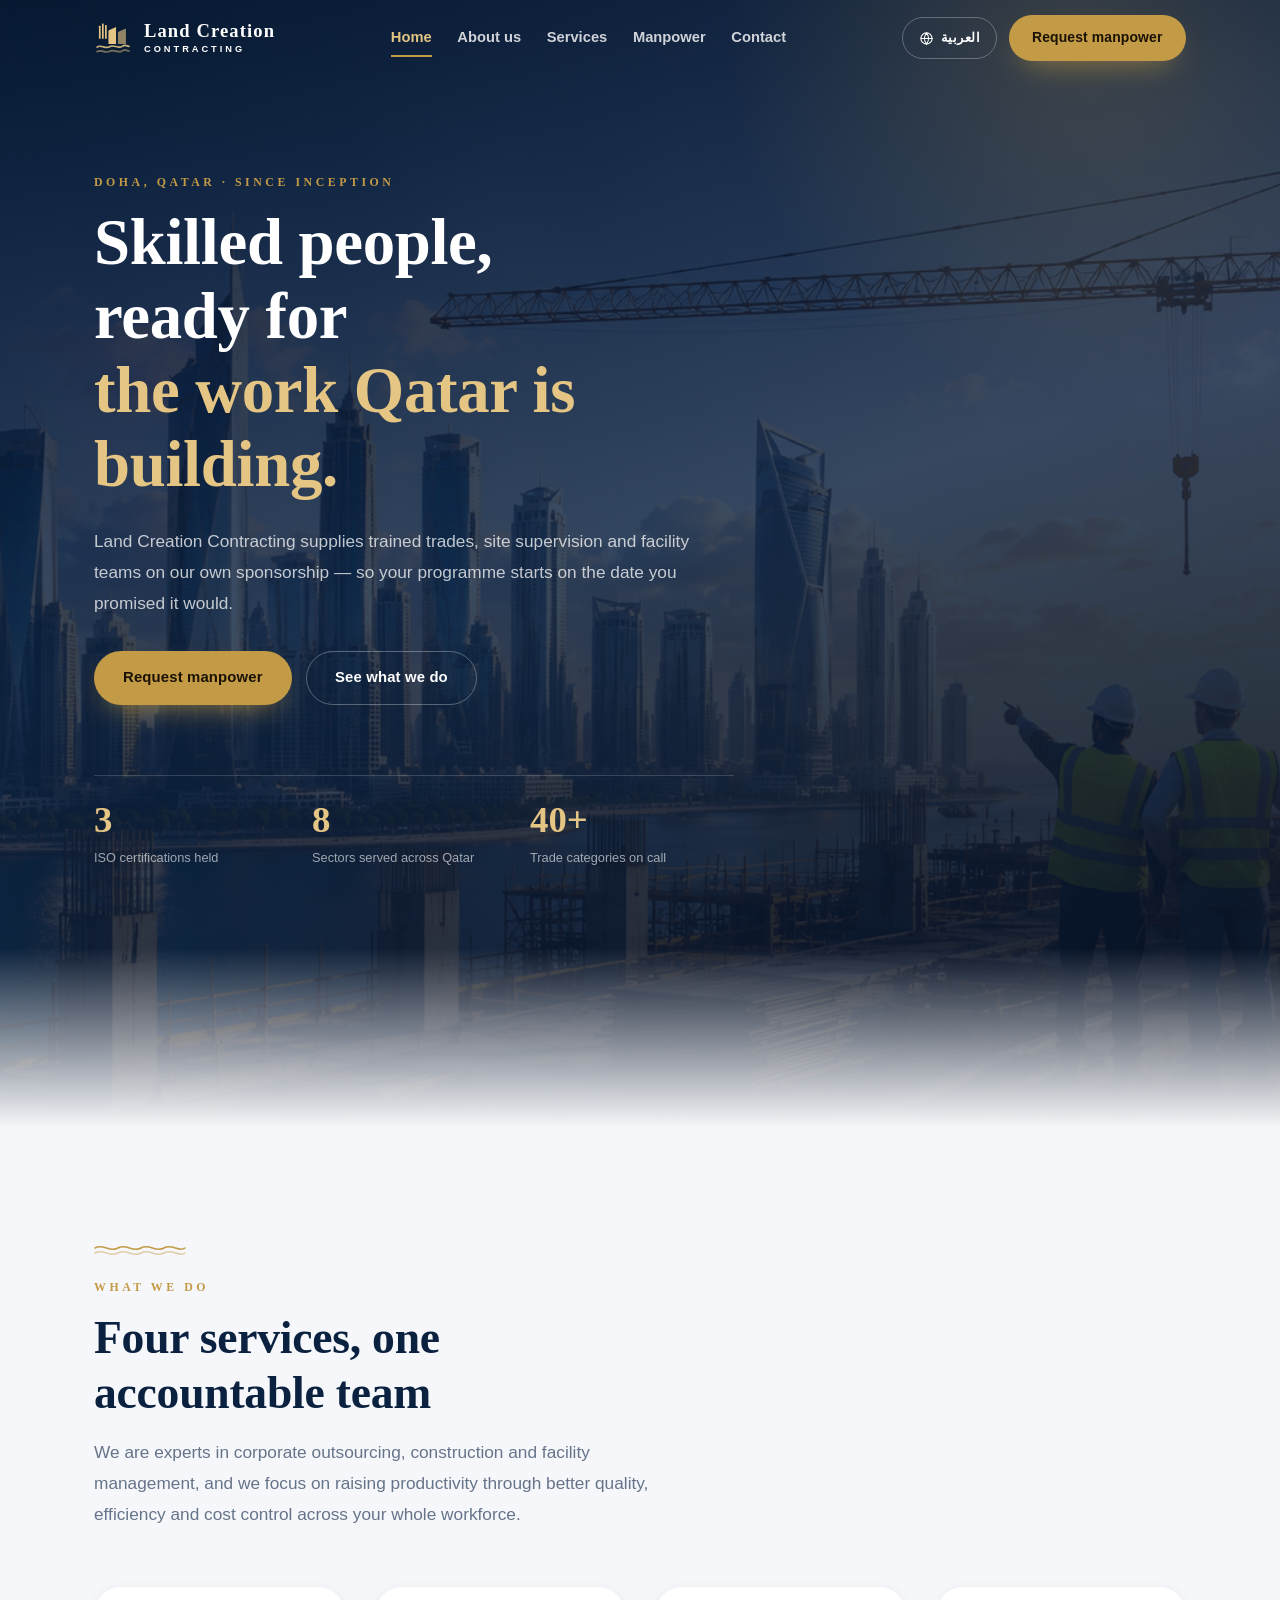
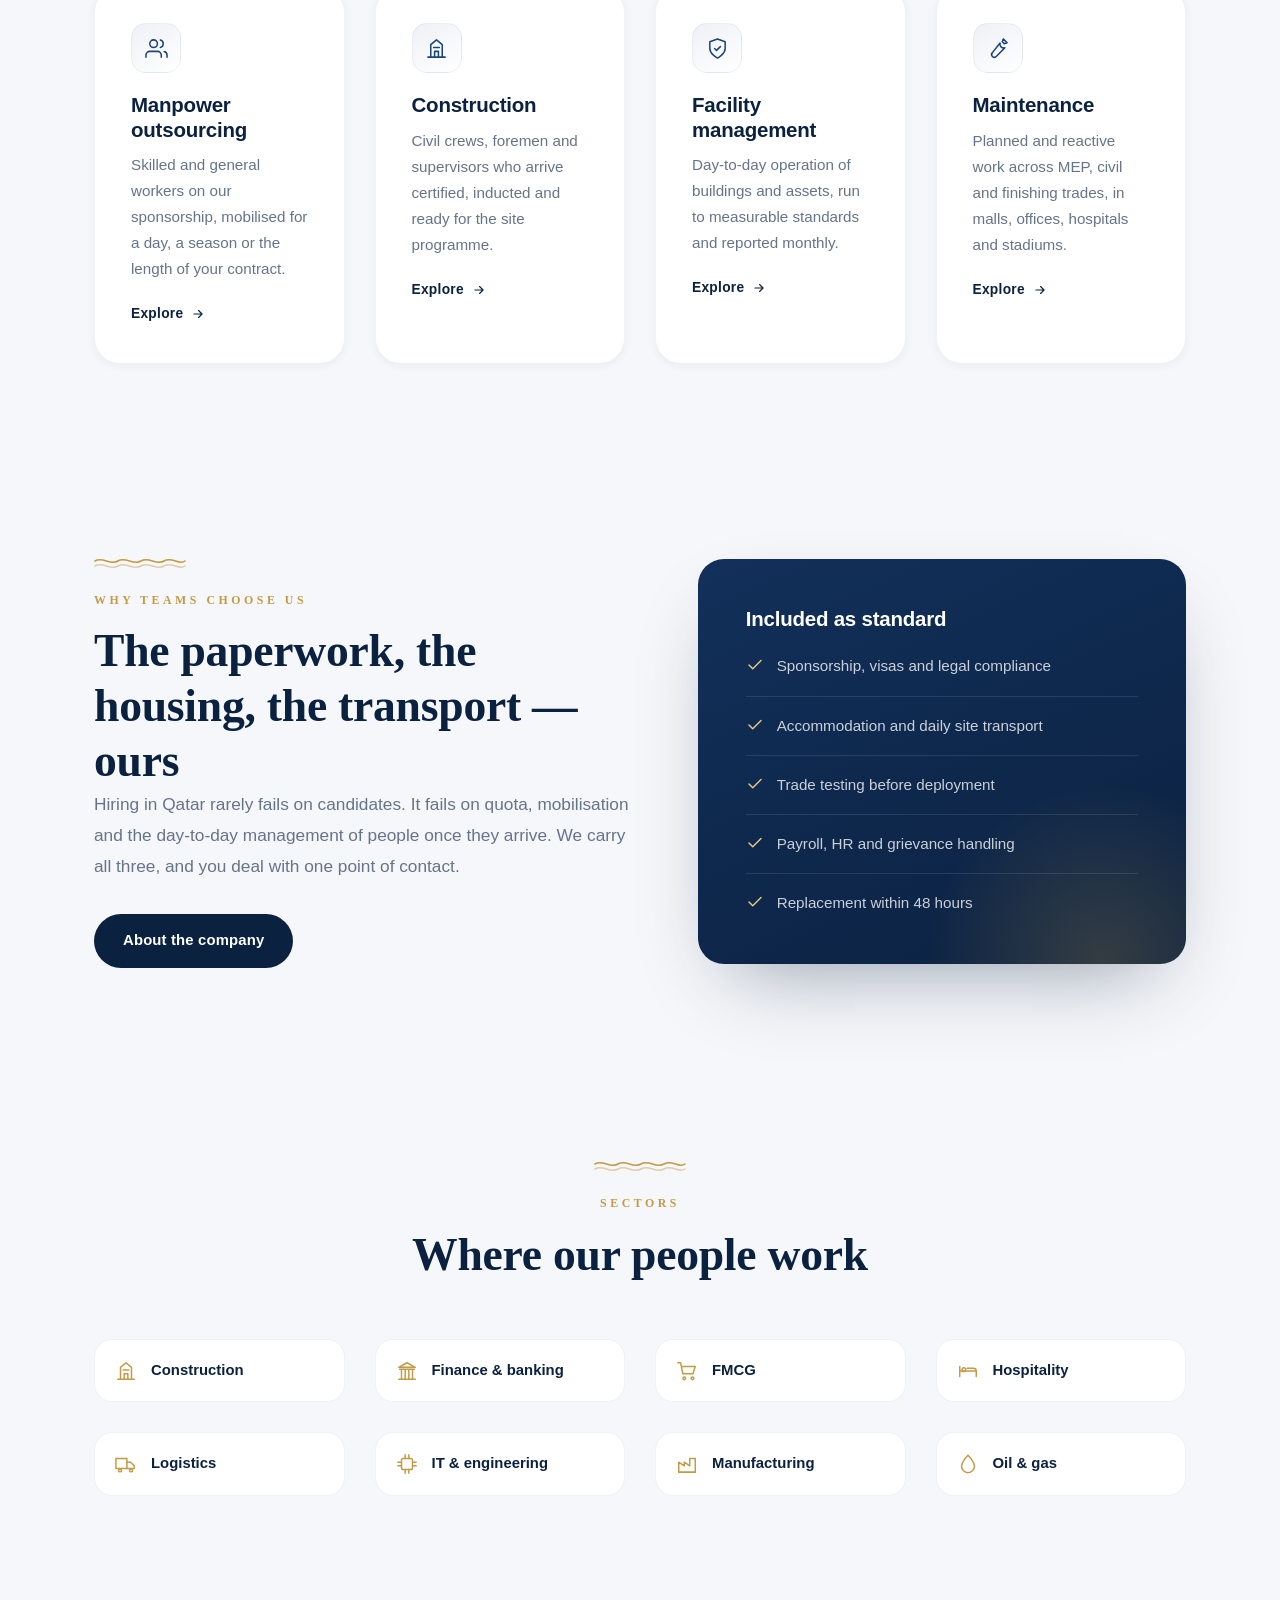
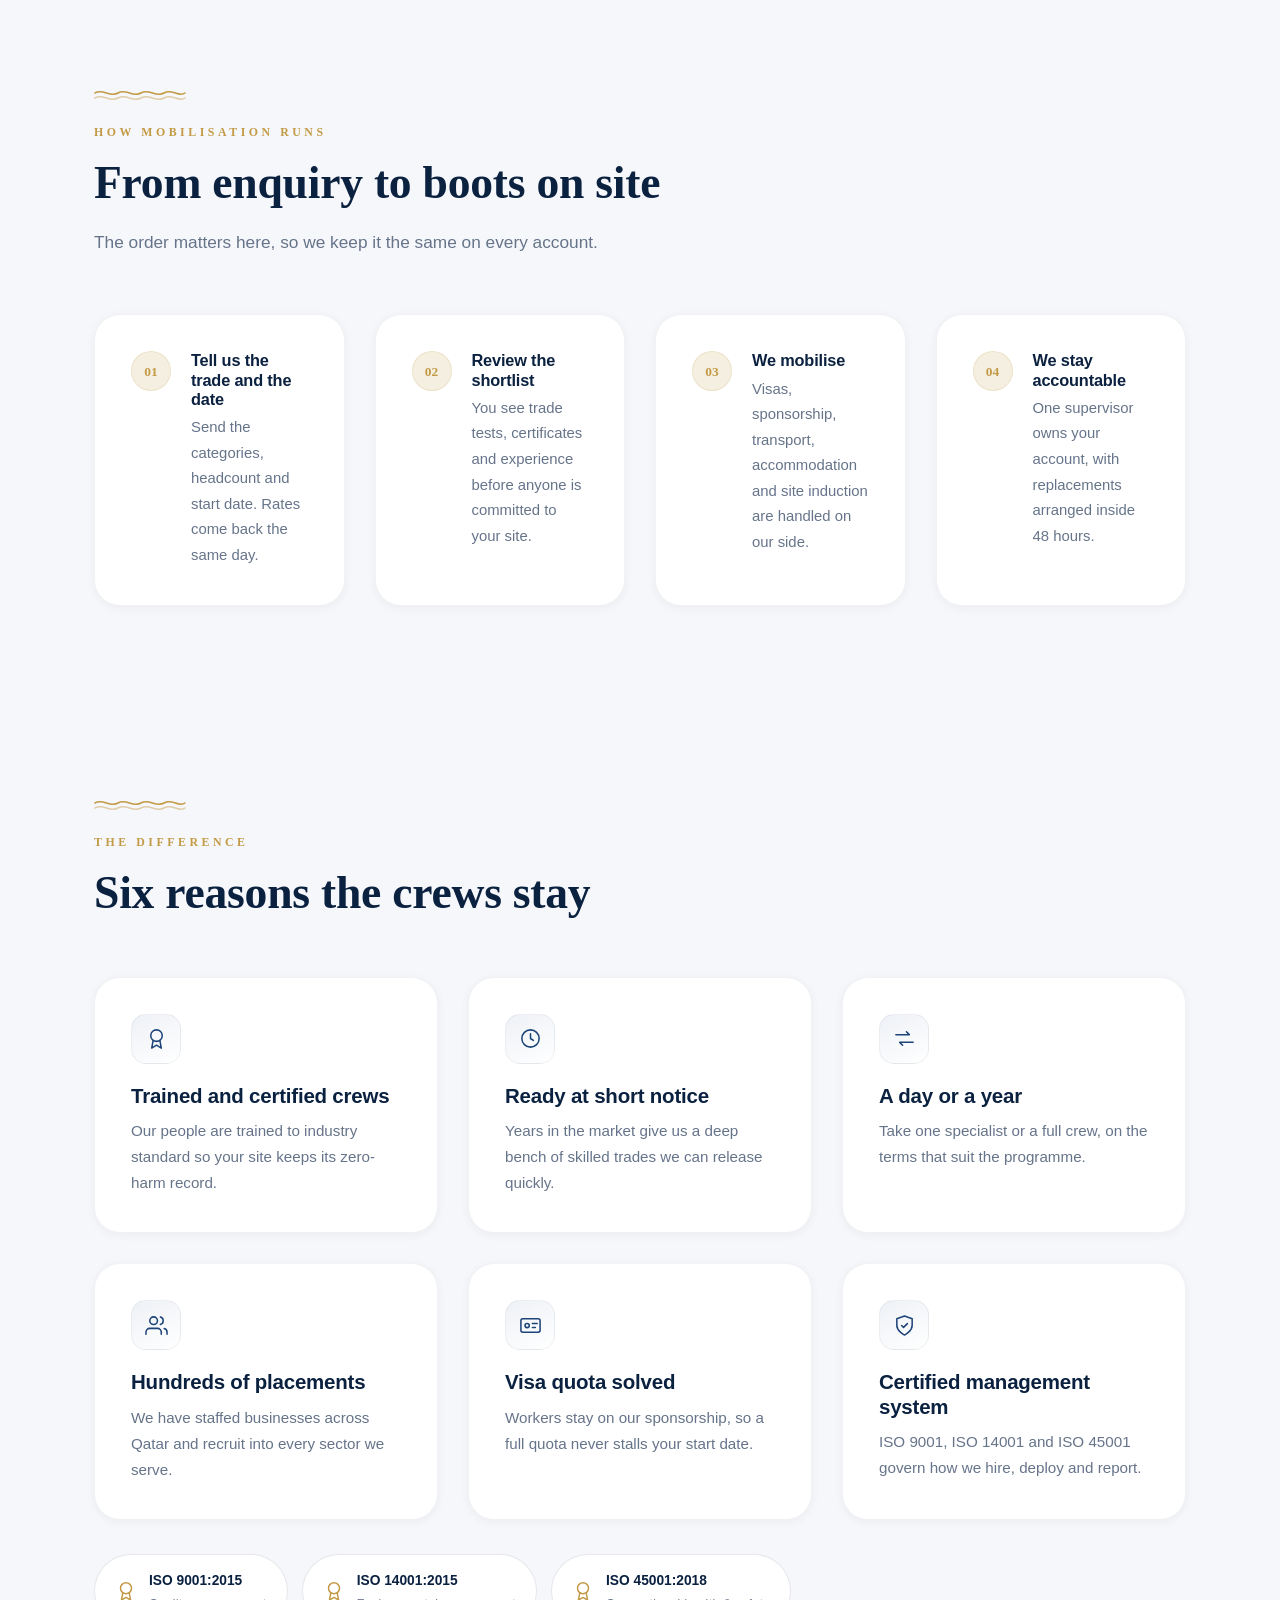
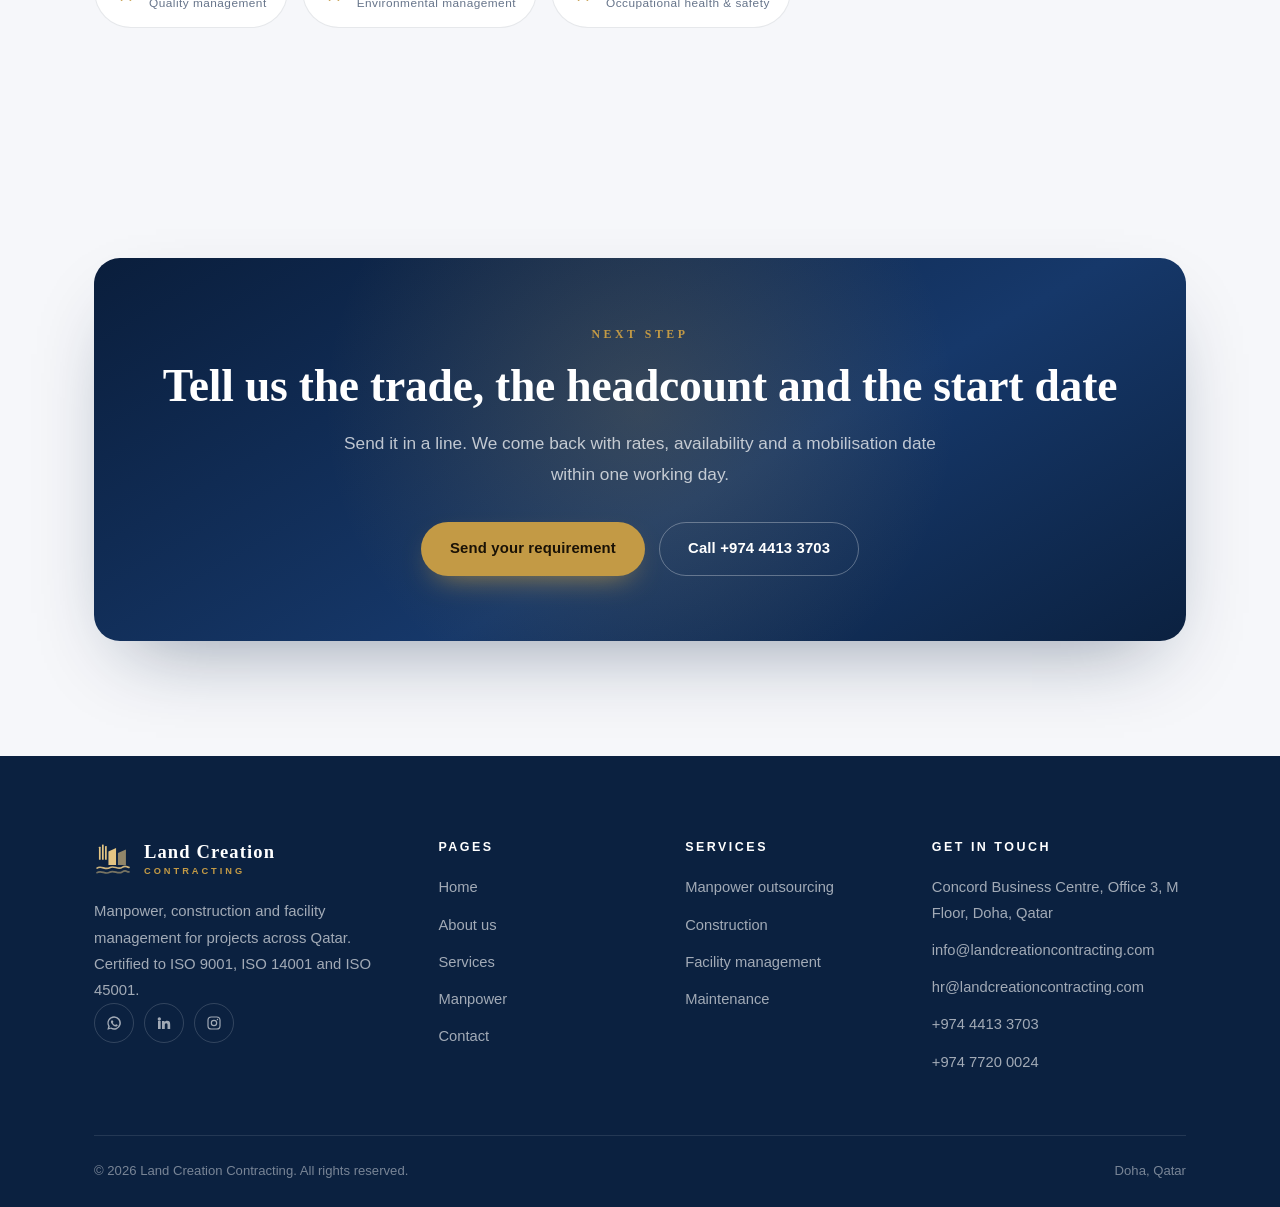
==== commit e60ecda6: "updated" ====
--- a/index.html
+++ b/index.html
@@ -9,7 +9,7 @@
 <link rel="preconnect" href="https://fonts.googleapis.com">
 <link rel="preconnect" href="https://fonts.gstatic.com" crossorigin>
 <link href="https://fonts.googleapis.com/css2?family=Cinzel:wght@500;600;700&family=Manrope:wght@400;500;600;700;800&family=Amiri:wght@400;700&family=Tajawal:wght@400;500;700;800&display=swap" rel="stylesheet">
-<link rel="stylesheet" href="assets/css/style.css">
+<link rel="stylesheet" href="style.css">
 </head>
 <body>
 
@@ -49,35 +49,6 @@
 <main id="main">
 
 <section class="hero">
-  <div class="hero-grid-lines"></div>
-  <svg class="hero-skyline" viewBox="0 0 1440 260" preserveAspectRatio="none" aria-hidden="true">
-<g fill="currentColor" opacity=".85">
-<path d="M0 260V196h46v-24h30v24h40v64z"/>
-<path d="M132 260V150c0-8 5-14 14-14h20c9 0 14 6 14 14v110z"/>
-<path d="M196 260V112l24-30 24 30v148z"/>
-<path d="M256 260V172h54v88z"/>
-<path d="M318 260V96c0-10 8-18 18-18s18 8 18 18v164z"/>
-<path d="M362 260V140h40v-30h26v150z"/>
-<path d="M440 260V60l30-42 30 42v200z"/>
-<path d="M512 260V128h34v-22h30v154z"/>
-<path d="M588 260V88c0-14 10-24 24-24s24 10 24 24v172z"/>
-<path d="M648 260V158h44v-40h28v142z"/>
-<path d="M732 260V44c0-8 6-14 14-14s14 6 14 14v216z"/>
-<path d="M772 260V120h46v-26h28v166z"/>
-<path d="M860 260V150c0-16 12-28 28-28s28 12 28 28v110z"/>
-<path d="M928 260V104l26-34 26 34v156z"/>
-<path d="M992 260V168h56v92z"/>
-<path d="M1058 260V126c0-12 9-20 20-20s20 8 20 20v134z"/>
-<path d="M1108 260V184h38v-38h30v114z"/>
-<path d="M1188 260V78l26-36 26 36v182z"/>
-<path d="M1252 260V148h40v-28h30v140z"/>
-<path d="M1332 260V190h52v-30h56v100z"/>
-</g></svg>
-  <svg class="hero-water" viewBox="0 0 1440 120" preserveAspectRatio="none" aria-hidden="true">
-<path d="M0 54c150-32 290 26 440 12s260-46 400-30 260 52 380 34 160-30 220-38v82H0z" fill="#0B2140" opacity=".55"/>
-<path d="M0 76c160-30 300 22 460 10s280-40 420-24 250 44 360 28 140-24 200-30v72H0z" fill="#0B2140"/>
-<path d="M0 96c170-24 310 18 470 8s290-30 430-16 250 34 340 22 120-16 200-20v42H0z" fill="#F6F7FA"/>
-</svg>
   <div class="wrap">
     <div class="hero-inner">
       <span class="eyebrow" data-en="Doha, Qatar · Since inception" data-ar="الدوحة، قطر · منذ التأسيس">Doha, Qatar · Since inception</span>
@@ -300,6 +271,6 @@
 </footer>
 
 <button class="to-top" type="button" aria-label="Back to top"><svg viewBox="0 0 24 24" fill="none" stroke="currentColor" stroke-width="2" stroke-linecap="round" stroke-linejoin="round"><path d="M12 19V5M6 11l6-6 6 6"/></svg></button>
-<script src="assets/js/main.js"></script>
+<script src="main.js"></script>
 </body>
 </html>
--- a/style.css
+++ b/style.css
@@ -0,0 +1,1040 @@
+/* ==========================================================================
+   Land Creation Contracting — core stylesheet
+   Palette : deep gulf navy, brushed gold, harbour mist
+   Type    : Cinzel (engraved display, mirrors the wordmark) + Manrope (body)
+             Amiri + Tajawal for Arabic
+   Signature: the wave rule, lifted from the logo's waterline
+   ========================================================================== */
+
+/* ---------- 1. Tokens ---------- */
+:root {
+  --ink: #0B2140;
+  --ink-2: #12305A;
+  --ink-3: #1D4478;
+  --ink-soft: #33507B;
+
+  --gold: #C39A45;
+  --gold-lite: #E4C583;
+  --gold-glow: rgba(195, 154, 69, .16);
+
+  --paper: #F6F7FA;
+  --paper-2: #EEF1F6;
+  --mist: #DFE5EE;
+  --white: #FFFFFF;
+
+  --text: #22303F;
+  --muted: #66748A;
+  --muted-2: #8C99AC;
+
+  --line: rgba(11, 33, 64, .10);
+  --line-soft: rgba(11, 33, 64, .06);
+
+  --shadow-sm: 0 2px 10px rgba(11, 33, 64, .05);
+  --shadow: 0 14px 40px -18px rgba(11, 33, 64, .28);
+  --shadow-lg: 0 34px 80px -34px rgba(11, 33, 64, .45);
+
+  --r-sm: 12px;
+  --r: 18px;
+  --r-lg: 26px;
+  --r-pill: 999px;
+
+  --font-display: "Cinzel", "Times New Roman", serif;
+  --font-body: "Manrope", -apple-system, BlinkMacSystemFont, "Segoe UI", sans-serif;
+
+  --header-h: 76px;
+  --gap: clamp(18px, 2.4vw, 30px);
+  --pad-x: clamp(18px, 5.2vw, 64px);
+  --section-y: clamp(64px, 9vw, 130px);
+  --maxw: 1220px;
+
+  --ease: cubic-bezier(.22, .68, .35, 1);
+}
+
+html[lang="ar"] {
+  --font-display: "Amiri", "Times New Roman", serif;
+  --font-body: "Tajawal", -apple-system, "Segoe UI", sans-serif;
+}
+
+/* ---------- 2. Reset ---------- */
+*, *::before, *::after { box-sizing: border-box; }
+
+html {
+  -webkit-text-size-adjust: 100%;
+  text-size-adjust: 100%;
+  scroll-behavior: smooth;
+  scroll-padding-top: calc(var(--header-h) + 16px);
+}
+
+body {
+  margin: 0;
+  background: var(--paper);
+  color: var(--text);
+  font-family: var(--font-body);
+  font-size: clamp(15.5px, 1.02vw, 17px);
+  line-height: 1.72;
+  font-weight: 400;
+  overflow-x: hidden;
+  -webkit-font-smoothing: antialiased;
+  text-rendering: optimizeLegibility;
+}
+
+img, svg { max-width: 100%; display: block; }
+a { color: inherit; text-decoration: none; }
+button { font: inherit; color: inherit; }
+ul { margin: 0; padding: 0; list-style: none; }
+h1, h2, h3, h4 { margin: 0; font-weight: 600; line-height: 1.18; color: var(--ink); }
+p { margin: 0; }
+
+:focus-visible {
+  outline: 2px solid var(--gold);
+  outline-offset: 3px;
+  border-radius: 4px;
+}
+
+::selection { background: var(--ink); color: var(--gold-lite); }
+
+.skip {
+  position: absolute;
+  inset-block-start: 8px;
+  inset-inline-start: 8px;
+  z-index: 200;
+  padding: 12px 20px;
+  border-radius: var(--r-pill);
+  background: var(--ink);
+  color: var(--white);
+  font-size: .88rem;
+  font-weight: 700;
+  transform: translateY(-160%);
+  transition: transform .3s var(--ease);
+}
+.skip:focus-visible { transform: translateY(0); }
+
+/* ---------- 3. Type ---------- */
+.display {
+  font-family: var(--font-display);
+  font-weight: 600;
+  letter-spacing: -.005em;
+  line-height: 1.14;
+}
+
+h1.display { font-size: clamp(2.05rem, 5.6vw, 4.05rem); }
+h2.display { font-size: clamp(1.7rem, 3.9vw, 2.85rem); line-height: 1.2; }
+h3 { font-size: clamp(1.08rem, 1.6vw, 1.28rem); font-weight: 700; letter-spacing: -.01em; }
+
+html[lang="ar"] h1.display,
+html[lang="ar"] h2.display { line-height: 1.4; font-weight: 700; }
+
+.eyebrow {
+  font-family: var(--font-display);
+  font-size: clamp(.66rem, 1.1vw, .74rem);
+  font-weight: 600;
+  letter-spacing: .3em;
+  text-transform: uppercase;
+  color: var(--gold);
+  display: block;
+  margin-bottom: 14px;
+}
+
+html[lang="ar"] .eyebrow { letter-spacing: 0; font-size: .85rem; }
+
+.lede {
+  font-size: clamp(1rem, 1.35vw, 1.14rem);
+  color: var(--muted);
+  line-height: 1.8;
+  max-width: 62ch;
+}
+
+.muted { color: var(--muted); }
+
+/* ---------- 4. Layout ---------- */
+.wrap {
+  width: 100%;
+  max-width: var(--maxw);
+  margin-inline: auto;
+  padding-inline: var(--pad-x);
+}
+
+.section { padding-block: var(--section-y); position: relative; }
+.section--tight { padding-block: clamp(48px, 6vw, 88px); }
+
+.section-head { max-width: 66ch; margin-bottom: clamp(34px, 4.4vw, 58px); }
+.section-head.is-centered { margin-inline: auto; text-align: center; }
+.section-head.is-centered .wave-rule { margin-inline: auto; }
+.section-head h2 { margin-bottom: 16px; }
+
+.grid { display: grid; gap: var(--gap); }
+.g-2 { grid-template-columns: repeat(2, minmax(0, 1fr)); }
+.g-3 { grid-template-columns: repeat(3, minmax(0, 1fr)); }
+.g-4 { grid-template-columns: repeat(4, minmax(0, 1fr)); }
+
+.ink-band { background: var(--ink); color: rgba(255, 255, 255, .82); }
+.ink-band h1, .ink-band h2, .ink-band h3 { color: var(--white); }
+.ink-band .lede, .ink-band .muted { color: rgba(255, 255, 255, .68); }
+
+/* ---------- 5. Signature: the wave rule ---------- */
+.wave-rule {
+  width: 92px;
+  height: 12px;
+  margin-bottom: 22px;
+  color: var(--gold);
+  overflow: visible;
+}
+.wave-rule path {
+  fill: none;
+  stroke: currentColor;
+  stroke-width: 1.6;
+  stroke-linecap: round;
+}
+.wave-rule path:nth-child(2) { opacity: .45; }
+
+/* ---------- 6. Buttons ---------- */
+.btn {
+  display: inline-flex;
+  align-items: center;
+  justify-content: center;
+  gap: 10px;
+  min-height: 50px;
+  padding: 13px 28px;
+  border-radius: var(--r-pill);
+  border: 1px solid transparent;
+  font-size: .93rem;
+  font-weight: 700;
+  letter-spacing: .01em;
+  cursor: pointer;
+  transition: transform .35s var(--ease), background .35s var(--ease),
+              color .35s var(--ease), border-color .35s var(--ease),
+              box-shadow .35s var(--ease);
+  will-change: transform;
+}
+.btn svg { width: 15px; height: 15px; flex: none; }
+html[dir="rtl"] .btn svg { transform: scaleX(-1); }
+
+.btn--gold { background: var(--gold); color: #1A1206; box-shadow: 0 12px 30px -14px rgba(195, 154, 69, .9); }
+.btn--gold:hover { background: var(--gold-lite); transform: translateY(-2px); }
+
+.btn--ink { background: var(--ink); color: var(--white); }
+.btn--ink:hover { background: var(--ink-3); transform: translateY(-2px); }
+
+.btn--ghost { border-color: rgba(255, 255, 255, .3); color: var(--white); }
+.btn--ghost:hover { border-color: var(--gold); color: var(--gold-lite); transform: translateY(-2px); }
+
+.btn--outline { border-color: var(--line); background: var(--white); color: var(--ink); }
+.btn--outline:hover { border-color: var(--ink); transform: translateY(-2px); }
+
+.btn-row { display: flex; flex-wrap: wrap; gap: 14px; margin-top: 32px; }
+
+/* ---------- 7. Header ---------- */
+.header {
+  position: fixed;
+  inset-block-start: 0;
+  inset-inline: 0;
+  z-index: 100;
+  height: var(--header-h);
+  display: flex;
+  align-items: center;
+  background: rgba(246, 247, 250, 0);
+  transition: background .4s var(--ease), box-shadow .4s var(--ease), height .4s var(--ease);
+}
+.header::after {
+  content: "";
+  position: absolute;
+  inset-block-end: 0;
+  inset-inline: 0;
+  height: 1px;
+  background: var(--line);
+  opacity: 0;
+  transition: opacity .4s var(--ease);
+}
+.header .wrap { display: flex; align-items: center; justify-content: space-between; gap: 18px; width: 100%; }
+
+.header.is-solid {
+  background: rgba(246, 247, 250, .88);
+  -webkit-backdrop-filter: saturate(160%) blur(16px);
+  backdrop-filter: saturate(160%) blur(16px);
+  box-shadow: var(--shadow-sm);
+}
+.header.is-solid::after { opacity: 1; }
+
+/* On dark heroes the header text starts white */
+.header.on-dark .brand-name, .header.on-dark .brand-sub { color: var(--white); }
+.header.on-dark .nav a { color: rgba(255, 255, 255, .8); }
+.header.on-dark .lang-btn { color: var(--white); border-color: rgba(255, 255, 255, .28); }
+.header.on-dark .burger span { background: var(--white); }
+.header.on-dark.is-solid .brand-name { color: var(--ink); }
+.header.on-dark.is-solid .brand-sub { color: var(--gold); }
+.header.on-dark.is-solid .nav a { color: var(--ink); }
+.header.on-dark.is-solid .lang-btn { color: var(--ink); border-color: var(--line); }
+.header.on-dark.is-solid .burger span { background: var(--ink); }
+
+.brand { display: flex; align-items: center; gap: 12px; flex: none; }
+.brand-mark { width: 38px; height: 38px; color: var(--ink); flex: none; transition: color .4s var(--ease); }
+.header.on-dark .brand-mark { color: var(--gold-lite); }
+.header.on-dark.is-solid .brand-mark { color: var(--ink); }
+.brand-text { display: flex; flex-direction: column; line-height: 1; }
+.brand-name {
+  font-family: var(--font-display);
+  font-size: clamp(.98rem, 1.5vw, 1.16rem);
+  font-weight: 700;
+  letter-spacing: .06em;
+  color: var(--ink);
+  transition: color .4s var(--ease);
+}
+.brand-sub {
+  font-size: .58rem;
+  letter-spacing: .32em;
+  text-transform: uppercase;
+  color: var(--gold);
+  margin-top: 5px;
+  font-weight: 700;
+}
+html[lang="ar"] .brand-sub { letter-spacing: .05em; font-size: .68rem; }
+
+.nav { display: flex; align-items: center; gap: clamp(16px, 2vw, 30px); }
+.nav a {
+  position: relative;
+  font-size: .92rem;
+  font-weight: 600;
+  color: var(--ink);
+  padding-block: 6px;
+  transition: color .3s var(--ease);
+}
+.nav a::after {
+  content: "";
+  position: absolute;
+  inset-block-end: 0;
+  inset-inline-start: 0;
+  width: 100%;
+  height: 1.5px;
+  background: var(--gold);
+  transform: scaleX(0);
+  transform-origin: left;
+  transition: transform .4s var(--ease);
+}
+.nav a:hover::after, .nav a[aria-current="page"]::after { transform: scaleX(1); }
+html[dir="rtl"] .nav a::after, html[dir="rtl"] .card::before { transform-origin: right; }
+.nav a[aria-current="page"] { color: var(--gold); }
+.header.on-dark .nav a[aria-current="page"] { color: var(--gold-lite); }
+
+.header-actions { display: flex; align-items: center; gap: 12px; }
+
+.lang-btn {
+  display: inline-flex;
+  align-items: center;
+  gap: 7px;
+  height: 42px;
+  padding-inline: 16px;
+  border: 1px solid var(--line);
+  border-radius: var(--r-pill);
+  background: transparent;
+  font-size: .82rem;
+  font-weight: 700;
+  letter-spacing: .04em;
+  color: var(--ink);
+  cursor: pointer;
+  transition: all .35s var(--ease);
+}
+.lang-btn:hover { border-color: var(--gold); color: var(--gold); }
+.lang-btn svg { width: 15px; height: 15px; }
+
+.header .btn { min-height: 44px; padding: 10px 22px; font-size: .87rem; }
+.header-cta { display: inline-flex; }
+
+.burger {
+  display: none;
+  width: 46px;
+  height: 46px;
+  border: 1px solid var(--line);
+  border-radius: 50%;
+  background: transparent;
+  cursor: pointer;
+  padding: 0;
+  align-items: center;
+  justify-content: center;
+  flex-direction: column;
+  gap: 5px;
+}
+.burger span {
+  display: block;
+  width: 17px;
+  height: 1.6px;
+  background: var(--ink);
+  border-radius: 2px;
+  transition: transform .4s var(--ease), opacity .3s var(--ease);
+}
+body.nav-open .burger span:nth-child(1) { transform: translateY(6.6px) rotate(45deg); }
+body.nav-open .burger span:nth-child(2) { opacity: 0; }
+body.nav-open .burger span:nth-child(3) { transform: translateY(-6.6px) rotate(-45deg); }
+
+/* ---------- 8. Mobile drawer ---------- */
+.drawer {
+  position: fixed;
+  inset-block: 0;
+  inset-inline-end: 0;
+  width: min(88vw, 380px);
+  z-index: 99;
+  background: var(--ink);
+  color: var(--white);
+  padding: calc(var(--header-h) + 26px) 30px calc(34px + env(safe-area-inset-bottom)) 30px;
+  display: flex;
+  flex-direction: column;
+  transform: translateX(105%);
+  transition: transform .5s var(--ease);
+  overflow-y: auto;
+  visibility: hidden;
+}
+html[dir="rtl"] .drawer { transform: translateX(-105%); }
+body.nav-open .drawer { transform: translateX(0); visibility: visible; }
+
+.drawer-nav { display: flex; flex-direction: column; }
+.drawer-nav a {
+  font-family: var(--font-display);
+  font-size: 1.32rem;
+  font-weight: 600;
+  color: rgba(255, 255, 255, .88);
+  padding-block: 17px;
+  border-bottom: 1px solid rgba(255, 255, 255, .1);
+  display: flex;
+  align-items: center;
+  justify-content: space-between;
+}
+.drawer-nav a[aria-current="page"] { color: var(--gold-lite); }
+.drawer-nav a span:last-child {
+  font-family: var(--font-body);
+  font-size: .66rem;
+  letter-spacing: .2em;
+  color: rgba(255, 255, 255, .32);
+  font-weight: 700;
+}
+
+.drawer-foot { margin-top: auto; padding-top: 34px; }
+.drawer-foot .btn { width: 100%; }
+.drawer-contact { margin-top: 24px; display: grid; gap: 8px; font-size: .88rem; color: rgba(255, 255, 255, .62); }
+.drawer-contact a { display: block; }
+.drawer-contact a:hover { color: var(--gold-lite); }
+
+.scrim {
+  position: fixed;
+  inset: 0;
+  z-index: 98;
+  background: rgba(11, 33, 64, .5);
+  -webkit-backdrop-filter: blur(3px);
+  backdrop-filter: blur(3px);
+  opacity: 0;
+  visibility: hidden;
+  transition: opacity .45s var(--ease), visibility .45s;
+}
+body.nav-open .scrim { opacity: 1; visibility: visible; }
+body.nav-open { overflow: hidden; }
+
+/* ---------- 9. Hero ---------- */
+.hero {
+  position: relative;
+  background-image:
+    linear-gradient(165deg, rgba(8, 18, 38, .90) 0%, rgba(11, 33, 64, .80) 48%, rgba(7, 17, 35, .94) 100%),
+    url('banner.png');
+  background-size: cover;
+  background-position: center 60%;
+  background-repeat: no-repeat;
+  color: var(--white);
+  padding-block: calc(var(--header-h) + clamp(52px, 8vw, 96px)) clamp(160px, 22vw, 260px);
+  overflow: hidden;
+  isolation: isolate;
+}
+.hero::before {
+  content: "";
+  position: absolute;
+  inset-block-start: -30%;
+  inset-inline-end: -14%;
+  width: min(760px, 92vw);
+  aspect-ratio: 1;
+  background: radial-gradient(circle, rgba(195, 154, 69, .2) 0%, rgba(195, 154, 69, 0) 66%);
+  z-index: -1;
+  pointer-events: none;
+}
+.hero::after {
+  content: "";
+  position: absolute;
+  inset-block-end: 0;
+  inset-inline: 0;
+  height: clamp(90px, 16vw, 180px);
+  background: linear-gradient(to bottom, transparent, var(--paper));
+  z-index: 1;
+  pointer-events: none;
+}
+.hero h1 { color: var(--white); max-width: 17ch; }
+.hero h1 em {
+  font-style: normal;
+  color: var(--gold-lite);
+  display: block;
+}
+.hero .lede { color: rgba(255, 255, 255, .74); margin-top: 24px; }
+.hero-inner { position: relative; z-index: 2; max-width: 760px; }
+
+.hero-stats {
+  position: relative;
+  z-index: 3;
+  margin-top: clamp(40px, 6vw, 70px);
+  display: grid;
+  grid-template-columns: repeat(3, minmax(0, 1fr));
+  gap: 14px;
+  max-width: 640px;
+  border-top: 1px solid rgba(255, 255, 255, .16);
+  padding-top: 26px;
+}
+.hero-stats .num {
+  font-family: var(--font-display);
+  font-size: clamp(1.6rem, 3.4vw, 2.3rem);
+  font-weight: 700;
+  color: var(--gold-lite);
+  line-height: 1;
+}
+.hero-stats .lbl {
+  display: block;
+  margin-top: 9px;
+  font-size: clamp(.7rem, 1.1vw, .8rem);
+  color: rgba(255, 255, 255, .6);
+  line-height: 1.45;
+}
+
+/* Inner-page hero */
+.page-hero {
+  position: relative;
+  background: linear-gradient(160deg, #0A1E3C 0%, #123059 50%, #0B2140 100%);
+  color: var(--white);
+  padding-block: calc(var(--header-h) + clamp(46px, 7vw, 82px)) clamp(74px, 10vw, 128px);
+  overflow: hidden;
+}
+.page-hero::before {
+  content: "";
+  position: absolute;
+  inset-block-start: -46%;
+  inset-inline-start: -10%;
+  width: min(620px, 90vw);
+  aspect-ratio: 1;
+  background: radial-gradient(circle, rgba(195, 154, 69, .18) 0%, rgba(195, 154, 69, 0) 68%);
+}
+.page-hero .wrap { position: relative; z-index: 2; }
+.page-hero h1 { color: var(--white); }
+.page-hero .lede { color: rgba(255, 255, 255, .72); margin-top: 20px; }
+.page-hero-wave { position: absolute; inset-block-end: -1px; inset-inline: 0; z-index: 1; color: var(--paper); }
+
+.crumbs {
+  display: flex;
+  gap: 10px;
+  align-items: center;
+  font-size: .78rem;
+  letter-spacing: .12em;
+  text-transform: uppercase;
+  color: rgba(255, 255, 255, .5);
+  margin-bottom: 18px;
+  font-weight: 600;
+}
+.crumbs a:hover { color: var(--gold-lite); }
+html[lang="ar"] .crumbs { letter-spacing: 0; text-transform: none; font-size: .85rem; }
+
+/* ---------- 10. Cards ---------- */
+.card {
+  position: relative;
+  background: var(--white);
+  border: 1px solid var(--line-soft);
+  border-radius: var(--r-lg);
+  padding: clamp(24px, 3vw, 36px);
+  box-shadow: var(--shadow-sm);
+  transition: transform .5s var(--ease), box-shadow .5s var(--ease), border-color .5s var(--ease);
+  overflow: hidden;
+  height: 100%;
+}
+.card::before {
+  content: "";
+  position: absolute;
+  inset-block-start: 0;
+  inset-inline-start: 0;
+  width: 100%;
+  height: 2px;
+  background: linear-gradient(90deg, var(--gold), transparent);
+  transform: scaleX(0);
+  transform-origin: left;
+  transition: transform .55s var(--ease);
+}
+.card:hover { transform: translateY(-5px); box-shadow: var(--shadow); border-color: var(--line); }
+.card:hover::before { transform: scaleX(1); }
+.card h3 { margin-bottom: 10px; }
+.card p { color: var(--muted); font-size: .95rem; }
+
+.card-ico {
+  width: 50px;
+  height: 50px;
+  border-radius: 15px;
+  display: grid;
+  place-items: center;
+  background: linear-gradient(150deg, var(--paper-2), var(--white));
+  border: 1px solid var(--line-soft);
+  color: var(--ink-3);
+  margin-bottom: 20px;
+}
+.card-ico svg { width: 23px; height: 23px; }
+
+.card--ink {
+  background: linear-gradient(155deg, var(--ink-2), var(--ink));
+  border-color: transparent;
+  color: rgba(255, 255, 255, .74);
+}
+.card--ink h3 { color: var(--white); }
+.card--ink p { color: rgba(255, 255, 255, .68); }
+.card--ink .card-ico { background: rgba(255, 255, 255, .07); border-color: rgba(255, 255, 255, .14); color: var(--gold-lite); }
+
+.card-link {
+  display: inline-flex;
+  align-items: center;
+  gap: 8px;
+  margin-top: 20px;
+  font-size: .86rem;
+  font-weight: 700;
+  color: var(--ink);
+  letter-spacing: .02em;
+}
+.card-link svg { width: 14px; height: 14px; transition: transform .4s var(--ease); }
+html[dir="rtl"] .card-link svg { transform: scaleX(-1); }
+.card:hover .card-link svg { transform: translateX(5px); }
+html[dir="rtl"] .card:hover .card-link svg { transform: scaleX(-1) translateX(5px); }
+.card--ink .card-link { color: var(--gold-lite); }
+
+/* numbered process cards (order genuinely matters there) */
+.step { display: flex; gap: 20px; align-items: flex-start; }
+.step-n {
+  font-family: var(--font-display);
+  font-size: .84rem;
+  font-weight: 700;
+  color: var(--gold);
+  border: 1px solid var(--gold-glow);
+  background: var(--gold-glow);
+  width: 40px;
+  height: 40px;
+  border-radius: 50%;
+  display: grid;
+  place-items: center;
+  flex: none;
+}
+.step h3 { font-size: 1.02rem; margin-bottom: 6px; }
+.step p { color: var(--muted); font-size: .93rem; }
+
+/* ---------- 11. Split feature ---------- */
+.split {
+  display: grid;
+  grid-template-columns: 1.05fr .95fr;
+  gap: clamp(30px, 5vw, 72px);
+  align-items: center;
+}
+.split--reverse .split-media { order: -1; }
+
+.panel {
+  position: relative;
+  border-radius: var(--r-lg);
+  background: linear-gradient(155deg, var(--ink-2), var(--ink));
+  color: var(--white);
+  padding: clamp(28px, 4vw, 48px);
+  overflow: hidden;
+  box-shadow: var(--shadow-lg);
+}
+.panel::after {
+  content: "";
+  position: absolute;
+  inset-block-end: -46%;
+  inset-inline-end: -22%;
+  width: 380px;
+  aspect-ratio: 1;
+  background: radial-gradient(circle, rgba(195, 154, 69, .22), transparent 66%);
+}
+.panel h3 { color: var(--white); }
+.panel-list { display: grid; gap: 16px; position: relative; z-index: 2; }
+.panel-list li {
+  display: flex;
+  gap: 13px;
+  align-items: flex-start;
+  color: rgba(255, 255, 255, .78);
+  font-size: .95rem;
+  padding-bottom: 16px;
+  border-bottom: 1px solid rgba(255, 255, 255, .1);
+}
+.panel-list li:last-child { border-bottom: 0; padding-bottom: 0; }
+.panel-list svg { width: 18px; height: 18px; color: var(--gold-lite); flex: none; margin-top: 3px; }
+
+/* tick list on light background */
+.ticks { display: grid; gap: 14px; }
+.ticks li { display: flex; gap: 12px; align-items: flex-start; color: var(--muted); font-size: .96rem; }
+.ticks svg { width: 17px; height: 17px; color: var(--gold); flex: none; margin-top: 4px; }
+
+/* ---------- 12. Sectors ---------- */
+.sector {
+  display: flex;
+  align-items: center;
+  gap: 14px;
+  padding: 18px 20px;
+  background: var(--white);
+  border: 1px solid var(--line-soft);
+  border-radius: var(--r);
+  font-weight: 700;
+  font-size: .93rem;
+  color: var(--ink);
+  transition: transform .45s var(--ease), border-color .45s var(--ease), box-shadow .45s var(--ease);
+}
+.sector:hover { transform: translateY(-3px); border-color: var(--gold); box-shadow: var(--shadow-sm); }
+.sector svg { width: 22px; height: 22px; color: var(--gold); flex: none; }
+
+/* ---------- 13. Trade / manpower lists ---------- */
+.trade { padding: clamp(24px, 3vw, 34px); }
+.trade-head {
+  display: flex;
+  align-items: center;
+  justify-content: space-between;
+  gap: 14px;
+  padding-bottom: 16px;
+  margin-bottom: 18px;
+  border-bottom: 1px solid var(--line);
+}
+.trade-head h3 { font-size: 1.06rem; }
+.trade-count {
+  font-family: var(--font-display);
+  font-size: .78rem;
+  font-weight: 700;
+  color: var(--gold);
+  letter-spacing: .08em;
+  flex: none;
+}
+.trade-list { columns: 2; column-gap: 24px; }
+.trade-list li {
+  break-inside: avoid;
+  font-size: .9rem;
+  color: var(--muted);
+  padding-block: 6px;
+  display: flex;
+  gap: 9px;
+  align-items: baseline;
+}
+.trade-list li::before {
+  content: "";
+  width: 5px;
+  height: 5px;
+  border-radius: 50%;
+  background: var(--gold);
+  flex: none;
+  transform: translateY(-2px);
+}
+
+/* ---------- 14. Certification strip ---------- */
+.certs { display: flex; flex-wrap: wrap; gap: 14px; }
+.cert {
+  display: flex;
+  align-items: center;
+  gap: 12px;
+  padding: 14px 20px;
+  border: 1px solid var(--line);
+  border-radius: var(--r-pill);
+  background: var(--white);
+  font-size: .86rem;
+  font-weight: 700;
+  color: var(--ink);
+}
+.cert svg { width: 22px; height: 22px; color: var(--gold); flex: none; }
+.cert small { display: block; font-weight: 500; color: var(--muted); font-size: .74rem; letter-spacing: .04em; }
+.ink-band .cert { background: rgba(255, 255, 255, .05); border-color: rgba(255, 255, 255, .14); color: var(--white); }
+.ink-band .cert small { color: rgba(255, 255, 255, .55); }
+
+/* ---------- 15. CTA band ---------- */
+.cta-band {
+  position: relative;
+  background: linear-gradient(150deg, #0A1E3C, #16386A 58%, #0B2140);
+  color: var(--white);
+  border-radius: var(--r-lg);
+  padding: clamp(34px, 5.4vw, 66px);
+  overflow: hidden;
+  box-shadow: var(--shadow-lg);
+  text-align: center;
+}
+.cta-band::before {
+  content: "";
+  position: absolute;
+  inset-block-start: -55%;
+  inset-inline-start: 50%;
+  transform: translateX(-50%);
+  width: min(720px, 120%);
+  aspect-ratio: 1;
+  background: radial-gradient(circle, rgba(195, 154, 69, .2), transparent 62%);
+}
+.cta-band > * { position: relative; z-index: 2; }
+.cta-band h2 { color: var(--white); margin-bottom: 14px; }
+.cta-band .lede { color: rgba(255, 255, 255, .72); margin-inline: auto; }
+.cta-band .btn-row { justify-content: center; }
+
+/* ---------- 16. Contact ---------- */
+.contact-grid { display: grid; grid-template-columns: 1.1fr .9fr; gap: clamp(28px, 4vw, 56px); align-items: start; }
+
+.form-card {
+  background: var(--white);
+  border: 1px solid var(--line-soft);
+  border-radius: var(--r-lg);
+  padding: clamp(24px, 3.4vw, 44px);
+  box-shadow: var(--shadow);
+}
+.field { margin-bottom: 18px; }
+.field label {
+  display: block;
+  font-size: .78rem;
+  font-weight: 700;
+  letter-spacing: .1em;
+  text-transform: uppercase;
+  color: var(--ink);
+  margin-bottom: 9px;
+}
+html[lang="ar"] .field label { letter-spacing: 0; text-transform: none; font-size: .88rem; }
+.field input, .field select, .field textarea {
+  width: 100%;
+  font-family: inherit;
+  font-size: 1rem;
+  color: var(--text);
+  background: var(--paper);
+  border: 1px solid var(--line);
+  border-radius: var(--r-sm);
+  padding: 14px 16px;
+  min-height: 52px;
+  transition: border-color .3s var(--ease), background .3s var(--ease), box-shadow .3s var(--ease);
+  -webkit-appearance: none;
+  appearance: none;
+}
+.field select {
+  background-image: url("data:image/svg+xml,%3Csvg xmlns='http://www.w3.org/2000/svg' viewBox='0 0 24 24' fill='none' stroke='%2366748A' stroke-width='2'%3E%3Cpath d='M6 9l6 6 6-6'/%3E%3C/svg%3E");
+  background-repeat: no-repeat;
+  background-position: right 16px center;
+  background-size: 17px;
+  padding-inline-end: 44px;
+}
+html[dir="rtl"] .field select { background-position: left 16px center; }
+.field textarea { min-height: 132px; resize: vertical; line-height: 1.65; }
+.field input:focus, .field select:focus, .field textarea:focus {
+  outline: none;
+  border-color: var(--gold);
+  background: var(--white);
+  box-shadow: 0 0 0 4px var(--gold-glow);
+}
+.field-row { display: grid; grid-template-columns: repeat(2, minmax(0, 1fr)); gap: 18px; }
+
+.form-note { font-size: .82rem; color: var(--muted-2); margin-top: 14px; line-height: 1.6; }
+.form-status {
+  margin-top: 16px;
+  padding: 14px 18px;
+  border-radius: var(--r-sm);
+  background: var(--gold-glow);
+  border: 1px solid rgba(195, 154, 69, .3);
+  color: var(--ink);
+  font-size: .9rem;
+  font-weight: 600;
+  display: none;
+}
+.form-status.is-visible { display: block; }
+
+.info-card {
+  background: var(--white);
+  border: 1px solid var(--line-soft);
+  border-radius: var(--r-lg);
+  padding: clamp(24px, 3vw, 34px);
+  box-shadow: var(--shadow-sm);
+  margin-bottom: 18px;
+}
+.info-row { display: flex; gap: 15px; align-items: flex-start; padding-block: 15px; border-bottom: 1px solid var(--line-soft); }
+.info-row:last-child { border-bottom: 0; padding-bottom: 0; }
+.info-row:first-of-type { padding-top: 0; }
+.info-ico {
+  width: 42px; height: 42px;
+  border-radius: 12px;
+  display: grid; place-items: center;
+  background: var(--paper-2);
+  color: var(--ink-3);
+  flex: none;
+}
+.info-ico svg { width: 19px; height: 19px; }
+.info-row .k { font-size: .72rem; letter-spacing: .14em; text-transform: uppercase; color: var(--muted-2); font-weight: 700; margin-bottom: 4px; }
+html[lang="ar"] .info-row .k { letter-spacing: 0; text-transform: none; font-size: .82rem; }
+.info-row .v { font-weight: 700; color: var(--ink); font-size: .95rem; line-height: 1.6; word-break: break-word; white-space: pre-line; }
+.info-row .v a:hover { color: var(--gold); }
+
+/* ---------- 17. FAQ / accordion ---------- */
+.acc {
+  background: var(--white);
+  border: 1px solid var(--line-soft);
+  border-radius: var(--r);
+  margin-bottom: 12px;
+  overflow: hidden;
+}
+.acc-btn {
+  width: 100%;
+  display: flex;
+  align-items: center;
+  justify-content: space-between;
+  gap: 16px;
+  padding: 20px clamp(18px, 2.4vw, 28px);
+  background: none;
+  border: 0;
+  cursor: pointer;
+  text-align: start;
+  font-weight: 700;
+  font-size: 1rem;
+  color: var(--ink);
+  min-height: 60px;
+}
+.acc-btn i {
+  position: relative;
+  width: 20px; height: 20px;
+  flex: none;
+}
+.acc-btn i::before, .acc-btn i::after {
+  content: "";
+  position: absolute;
+  inset-block-start: 50%;
+  inset-inline-start: 0;
+  width: 100%;
+  height: 1.6px;
+  background: var(--gold);
+  transition: transform .4s var(--ease);
+}
+.acc-btn i::after { transform: rotate(90deg); }
+.acc.is-open .acc-btn i::after { transform: rotate(0); }
+.acc-panel { max-height: 0; overflow: hidden; transition: max-height .5s var(--ease); }
+.acc-panel div { padding: 0 clamp(18px, 2.4vw, 28px) 22px; color: var(--muted); font-size: .95rem; }
+
+/* ---------- 18. Footer ---------- */
+.footer { background: var(--ink); color: rgba(255, 255, 255, .62); padding-block: clamp(52px, 7vw, 84px) 0; }
+.footer h4 {
+  color: var(--white);
+  font-size: .78rem;
+  letter-spacing: .2em;
+  text-transform: uppercase;
+  margin-bottom: 20px;
+  font-weight: 700;
+}
+html[lang="ar"] .footer h4 { letter-spacing: 0; text-transform: none; font-size: .95rem; }
+.footer-grid { display: grid; grid-template-columns: 1.5fr 1fr 1fr 1.3fr; gap: clamp(28px, 4vw, 54px); }
+.footer a { transition: color .3s var(--ease); }
+.footer a:hover { color: var(--gold-lite); }
+.footer-links { display: grid; gap: 12px; font-size: .92rem; }
+.footer .brand-mark { color: var(--gold-lite); }
+.footer .brand-name { color: var(--white); }
+.footer-about { font-size: .93rem; margin-top: 20px; max-width: 38ch; line-height: 1.75; }
+.footer-bottom {
+  margin-top: clamp(40px, 5vw, 60px);
+  border-top: 1px solid rgba(255, 255, 255, .1);
+  padding-block: 24px calc(24px + env(safe-area-inset-bottom));
+  display: flex;
+  flex-wrap: wrap;
+  gap: 12px 24px;
+  align-items: center;
+  justify-content: space-between;
+  font-size: .82rem;
+  color: rgba(255, 255, 255, .45);
+}
+.footer-social { display: flex; gap: 10px; }
+.footer-social a {
+  width: 40px; height: 40px;
+  border: 1px solid rgba(255, 255, 255, .16);
+  border-radius: 50%;
+  display: grid; place-items: center;
+  transition: all .35s var(--ease);
+}
+.footer-social a:hover { border-color: var(--gold); background: rgba(195, 154, 69, .14); }
+.footer-social svg { width: 16px; height: 16px; }
+
+/* ---------- 19. To top ---------- */
+.to-top {
+  position: fixed;
+  inset-block-end: calc(20px + env(safe-area-inset-bottom));
+  inset-inline-end: 20px;
+  width: 48px; height: 48px;
+  border-radius: 50%;
+  border: 1px solid var(--line);
+  background: var(--white);
+  color: var(--ink);
+  display: grid;
+  place-items: center;
+  cursor: pointer;
+  box-shadow: var(--shadow);
+  opacity: 0;
+  visibility: hidden;
+  transform: translateY(12px);
+  transition: all .4s var(--ease);
+  z-index: 90;
+}
+.to-top.is-visible { opacity: 1; visibility: visible; transform: translateY(0); }
+.to-top svg { width: 18px; height: 18px; }
+
+/* ---------- 20. Reveal on scroll ---------- */
+.reveal {
+  opacity: 0;
+  transform: translateY(22px);
+  transition: opacity .8s var(--ease), transform .8s var(--ease);
+}
+.reveal.is-in { opacity: 1; transform: none; }
+.reveal[data-delay="1"] { transition-delay: .09s; }
+.reveal[data-delay="2"] { transition-delay: .18s; }
+.reveal[data-delay="3"] { transition-delay: .27s; }
+.reveal[data-delay="4"] { transition-delay: .36s; }
+
+/* ---------- 21. Responsive ---------- */
+@media (max-width: 1080px) {
+  .footer-grid { grid-template-columns: 1fr 1fr; }
+  .g-4 { grid-template-columns: repeat(2, minmax(0, 1fr)); }
+}
+
+@media (max-width: 960px) {
+  .nav, .header-cta { display: none; }
+  .burger { display: flex; }
+  .split { grid-template-columns: 1fr; }
+  .split--reverse .split-media { order: 0; }
+  .contact-grid { grid-template-columns: 1fr; }
+  .g-3 { grid-template-columns: repeat(2, minmax(0, 1fr)); }
+}
+
+@media (max-width: 720px) {
+  :root { --header-h: 68px; }
+  .g-2, .g-3, .g-4 { grid-template-columns: 1fr; }
+  .hero-stats { grid-template-columns: 1fr; gap: 0; }
+  .hero-stats > div { padding-block: 14px; border-bottom: 1px solid rgba(255, 255, 255, .1); }
+  .hero-stats > div:last-child { border-bottom: 0; }
+  .hero-stats .num { font-size: 1.6rem; }
+  .hero-stats .lbl { margin-top: 4px; }
+  .footer-grid { grid-template-columns: 1fr; }
+  .field-row { grid-template-columns: 1fr; gap: 0; }
+  .trade-list { columns: 1; }
+  .btn-row .btn { width: 100%; }
+  .footer-bottom { justify-content: flex-start; }
+  .section-head { margin-bottom: 30px; }
+}
+
+@media (max-width: 400px) {
+  .brand-mark { width: 33px; height: 33px; }
+  .brand-name { font-size: .92rem; }
+  .brand-sub { letter-spacing: .22em; font-size: .53rem; }
+  .lang-btn { height: 40px; padding-inline: 12px; }
+  .lang-btn span { display: none; }
+  .card { padding: 22px; border-radius: var(--r); }
+  .hero { padding-block-end: 140px; }
+}
+
+/* Landscape phones: reclaim vertical room */
+@media (max-height: 520px) and (orientation: landscape) {
+  .hero { padding-block: calc(var(--header-h) + 34px) 120px; }
+  .drawer { padding-top: calc(var(--header-h) + 12px); }
+  .drawer-nav a { padding-block: 11px; font-size: 1.1rem; }
+}
+
+@media (prefers-reduced-motion: reduce) {
+  html { scroll-behavior: auto; }
+  *, *::before, *::after {
+    animation-duration: .001ms !important;
+    transition-duration: .001ms !important;
+  }
+  .reveal { opacity: 1; transform: none; }
+}
+
+@media print {
+  .header, .drawer, .scrim, .to-top, .btn-row { display: none !important; }
+  body { background: #fff; }
+}
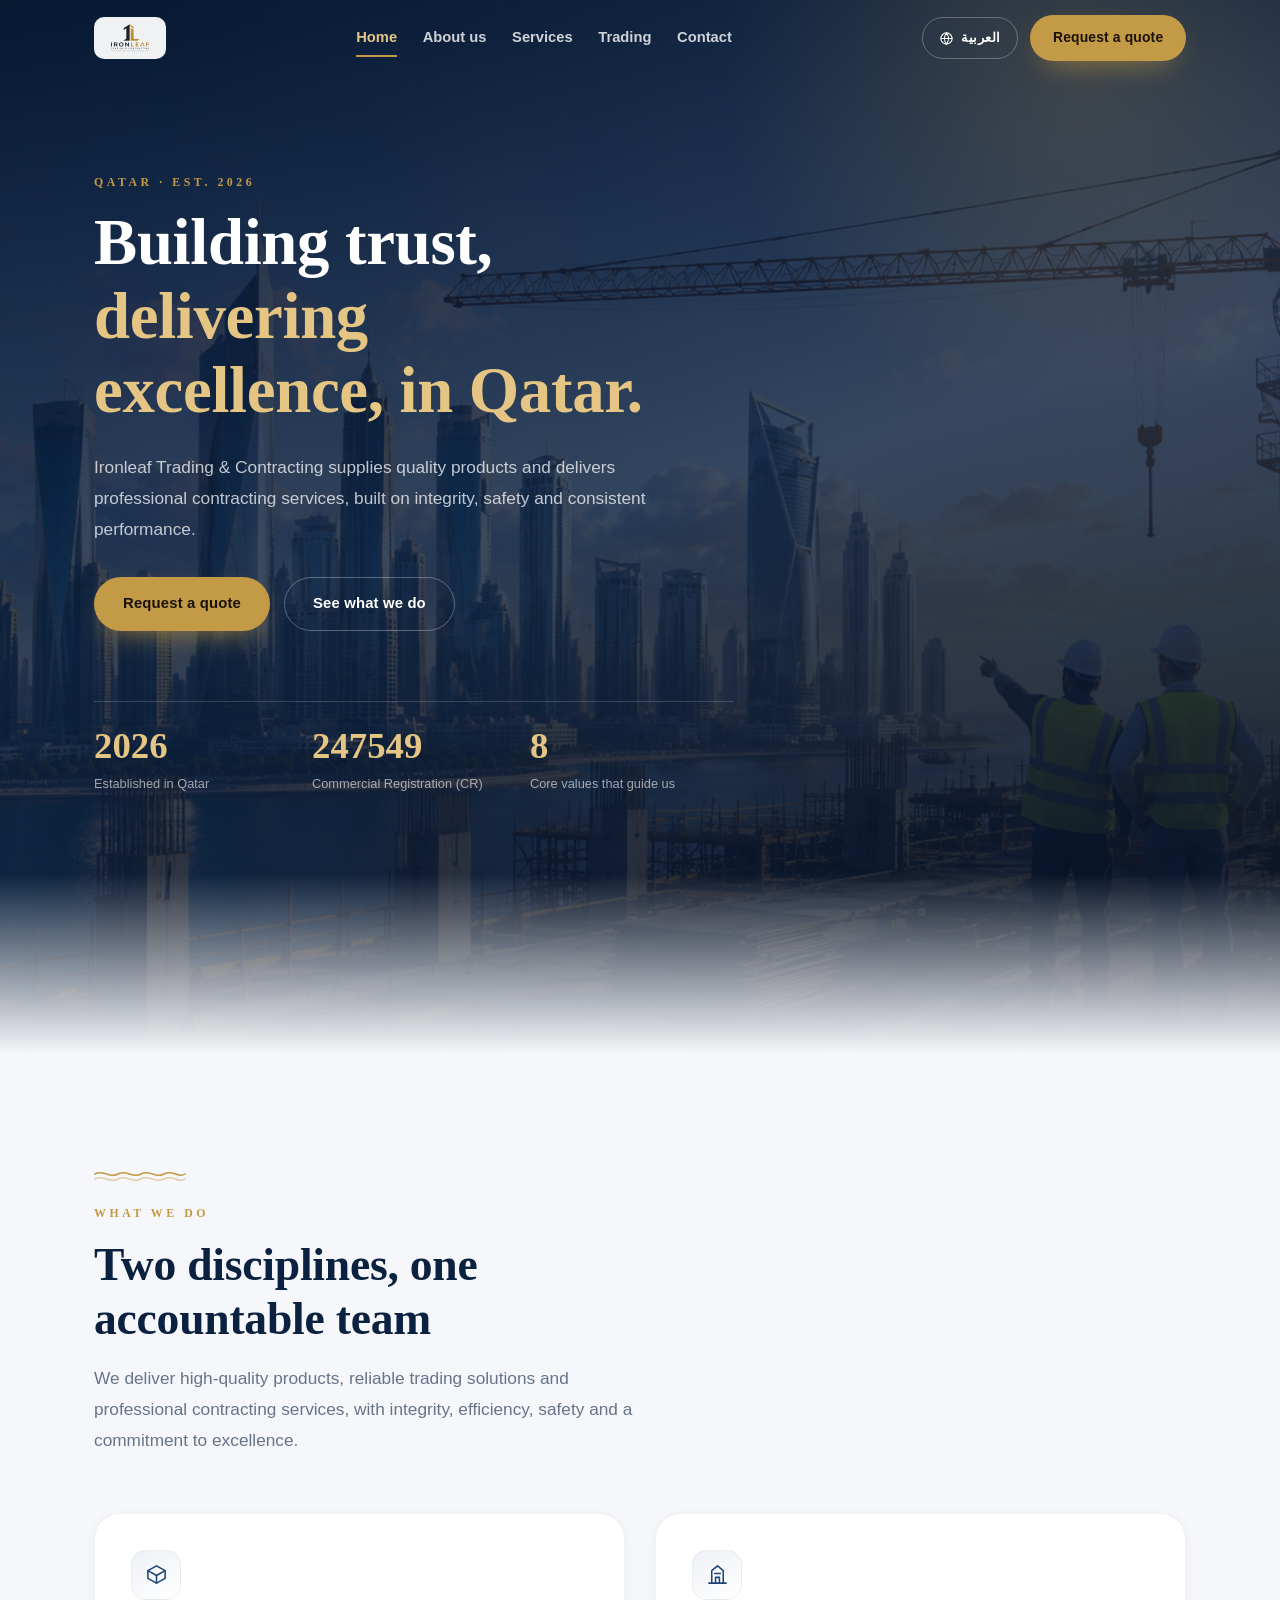
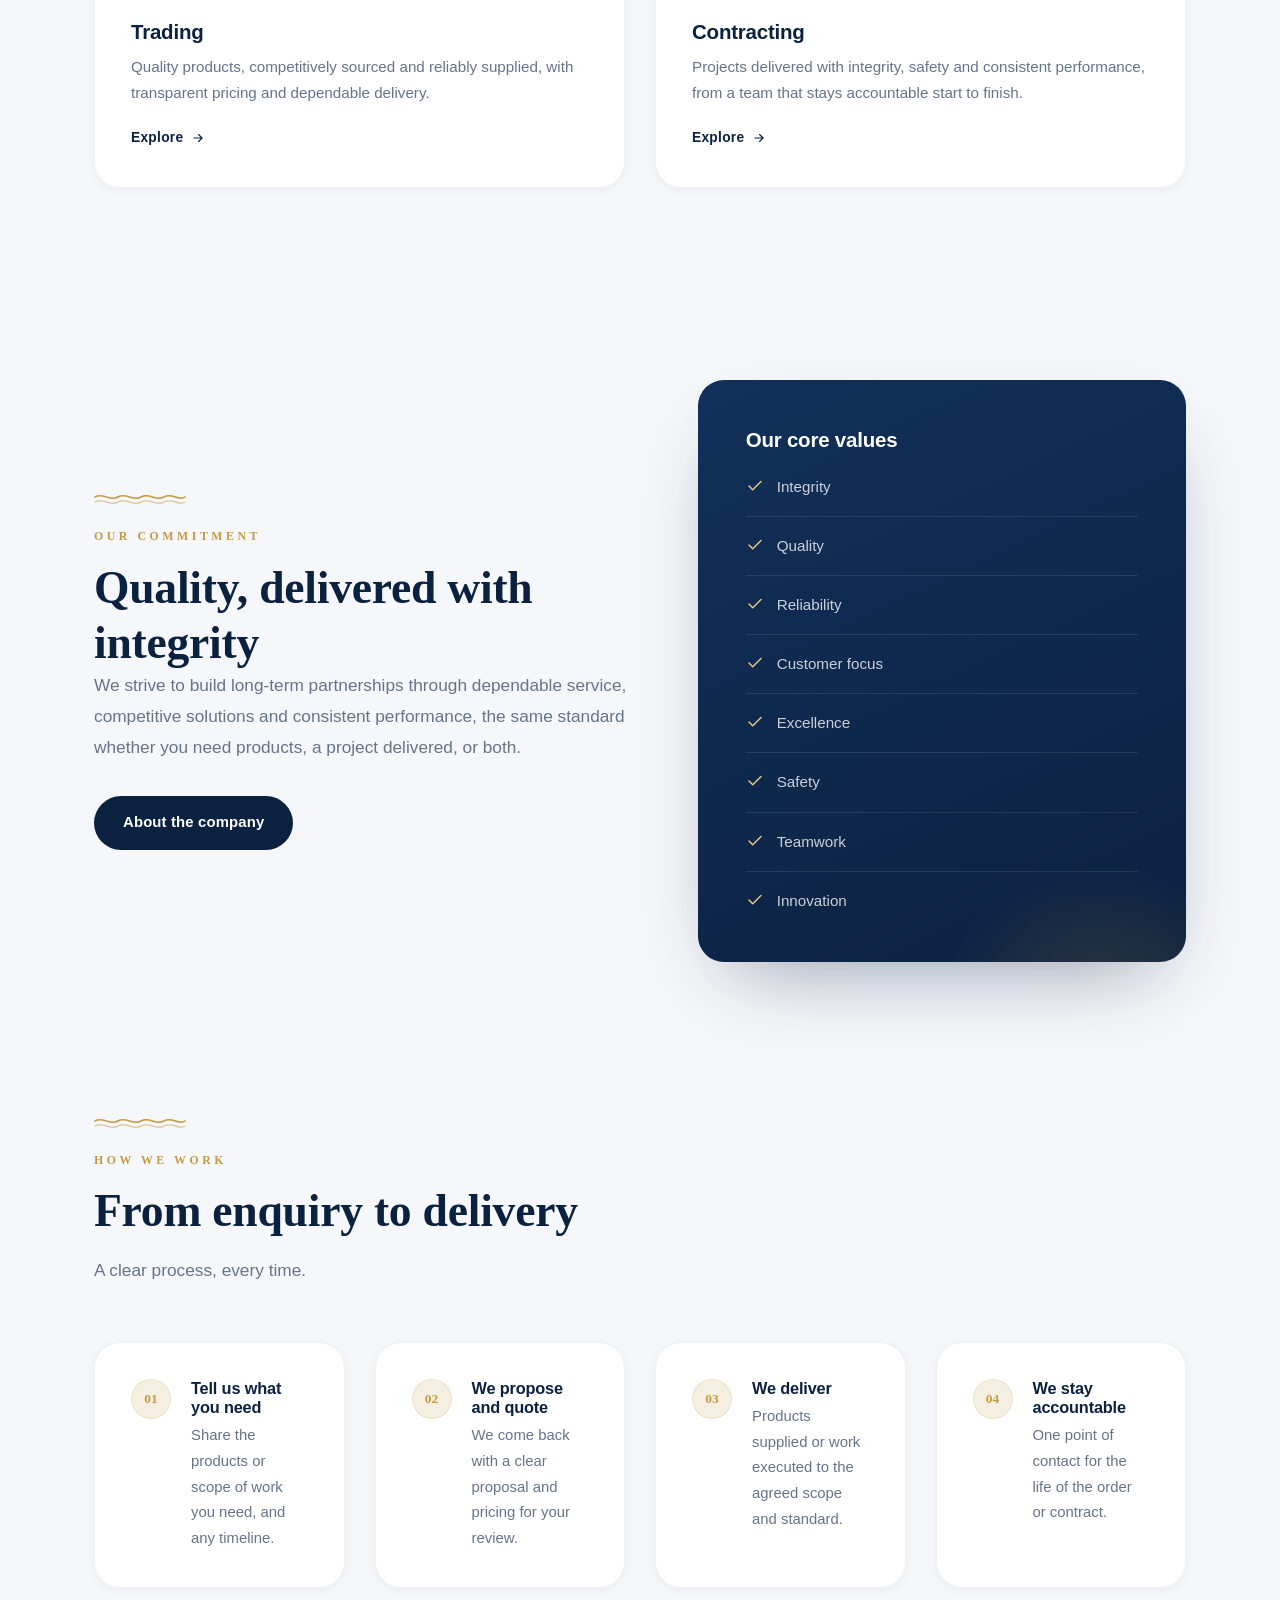
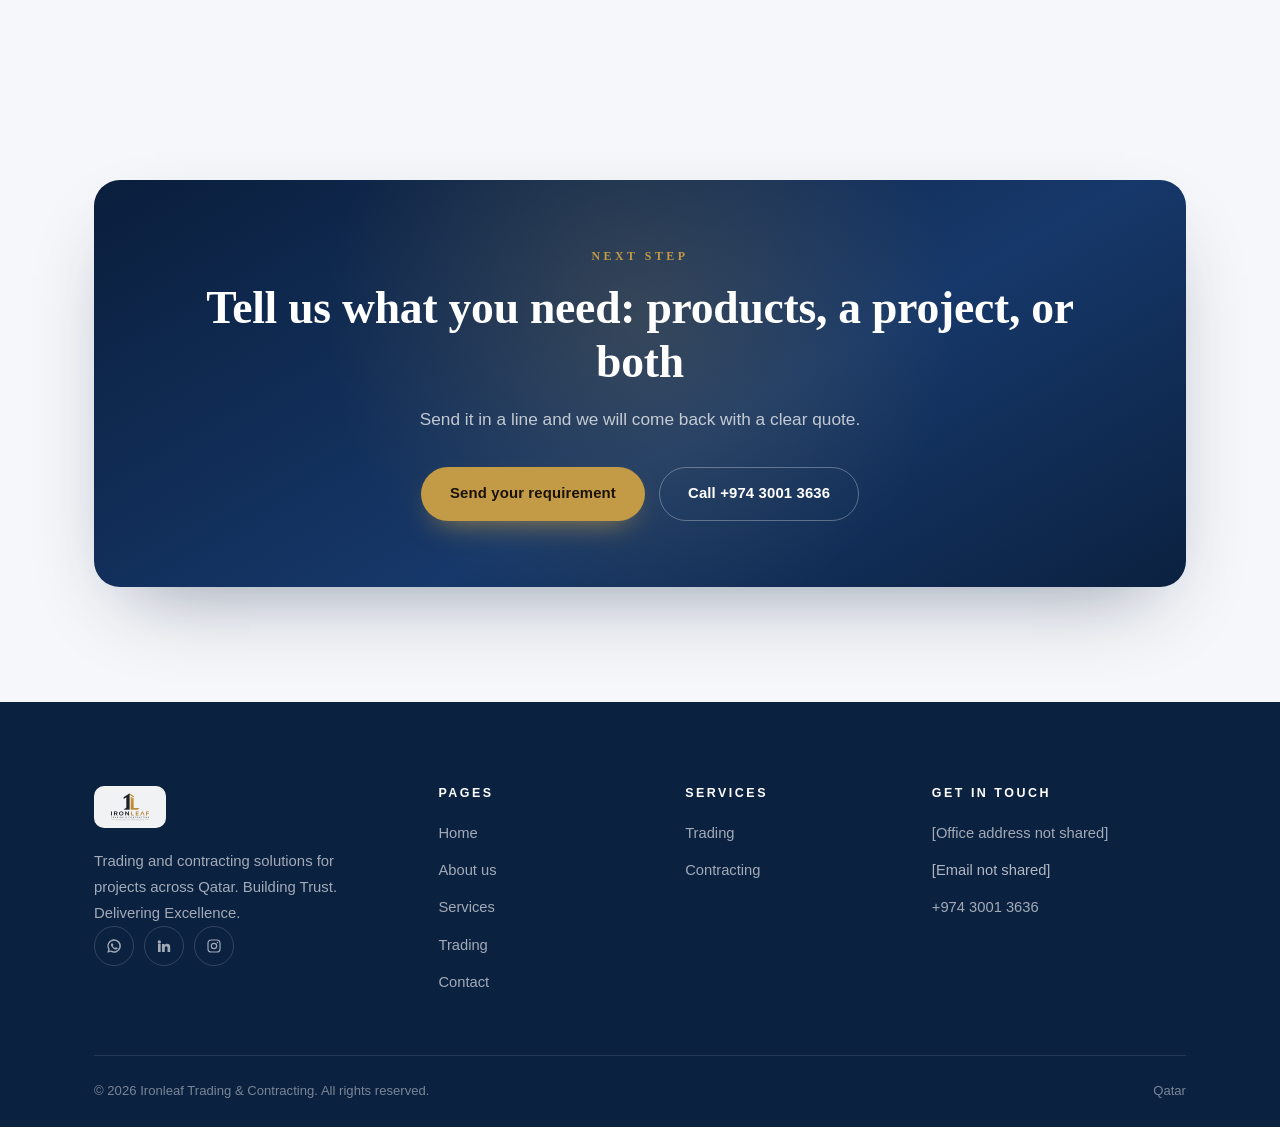
==== commit 8970385e: "updated as iron leaf" ====
--- a/index.html
+++ b/index.html
@@ -4,8 +4,8 @@
 <meta charset="utf-8">
 <meta name="viewport" content="width=device-width, initial-scale=1, viewport-fit=cover">
 <meta name="theme-color" content="#0B2140">
-<title data-en="Land Creation Contracting — Manpower &amp; Contracting in Qatar" data-ar="لاند كريشن للمقاولات — القوى العاملة والمقاولات في قطر">Land Creation Contracting — Manpower & Contracting in Qatar</title>
-<meta name="description" content="Skilled manpower supply, construction, facility management and maintenance in Doha, Qatar.">
+<title data-en="Ironleaf Trading &amp; Contracting | Trading &amp; Contracting in Qatar" data-ar="آيرون ليف للتجارة والمقاولات | التجارة والمقاولات في قطر">Ironleaf Trading &amp; Contracting | Trading & Contracting in Qatar</title>
+<meta name="description" content="Quality products, reliable trading solutions and professional contracting services in Qatar.">
 <link rel="preconnect" href="https://fonts.googleapis.com">
 <link rel="preconnect" href="https://fonts.gstatic.com" crossorigin>
 <link href="https://fonts.googleapis.com/css2?family=Cinzel:wght@500;600;700&family=Manrope:wght@400;500;600;700;800&family=Amiri:wght@400;700&family=Tajawal:wght@400;500;700;800&display=swap" rel="stylesheet">
@@ -16,17 +16,13 @@
 <a class="skip" href="#main" data-en="Skip to content" data-ar="تخطَّ إلى المحتوى">Skip to content</a>
 <header class="header on-dark">
   <div class="wrap">
-    <a class="brand" href="index.html" aria-label="Land Creation Contracting, home">
-      <svg class="brand-mark" viewBox="0 0 100 100" aria-hidden="true"><g fill="currentColor"><rect x="13" y="18" width="4.5" height="34" rx="1"/><rect x="21" y="12" width="4.5" height="40" rx="1"/><rect x="29" y="16" width="4.5" height="36" rx="1"/><path d="M38 30 L58 21 L58 66 L38 66 Z"/><path d="M63 34 L84 25 L84 66 L63 66 Z" opacity=".62"/></g><g fill="none" stroke="currentColor" stroke-width="4.4" stroke-linecap="round"><path d="M8 74c11-8 22 6 33-1s22 6 33-1 12 1 18 0" opacity=".9"/><path d="M8 86c11-8 22 6 33-1s22 6 33-1 12 1 18 0" opacity=".5"/></g></svg>
-      <span class="brand-text">
-        <span class="brand-name" data-en="Land Creation" data-ar="لاند كريشن">Land Creation</span>
-        <span class="brand-sub" data-en="Contracting" data-ar="للمقاولات">Contracting</span>
-      </span>
+    <a class="brand" href="index.html" aria-label="Ironleaf Trading &amp; Contracting, home">
+      <img class="brand-logo" src="IronleaLogoPNG.png" alt="Ironleaf Trading &amp; Contracting">
     </a>
-    <nav class="nav" aria-label="Primary"><a href="index.html" aria-current="page" data-en="Home" data-ar="الرئيسية">Home</a><a href="about.html" data-en="About us" data-ar="من نحن">About us</a><a href="services.html" data-en="Services" data-ar="خدماتنا">Services</a><a href="manpower.html" data-en="Manpower" data-ar="القوى العاملة">Manpower</a><a href="contact.html" data-en="Contact" data-ar="اتصل بنا">Contact</a></nav>
+    <nav class="nav" aria-label="Primary"><a href="index.html" aria-current="page" data-en="Home" data-ar="الرئيسية">Home</a><a href="about.html" data-en="About us" data-ar="من نحن">About us</a><a href="services.html" data-en="Services" data-ar="خدماتنا">Services</a><a href="trading.html" data-en="Trading" data-ar="التجارة">Trading</a><a href="contact.html" data-en="Contact" data-ar="اتصل بنا">Contact</a></nav>
     <div class="header-actions">
       <button class="lang-btn" type="button" aria-label="Switch to Arabic"><svg viewBox="0 0 24 24" fill="none" stroke="currentColor" stroke-width="1.7" stroke-linecap="round" stroke-linejoin="round"><circle cx="12" cy="12" r="9"/><path d="M3 12h18M12 3a15 15 0 0 1 0 18 15 15 0 0 1 0-18z"/></svg><span data-en="العربية" data-ar="English">العربية</span></button>
-      <a class="btn btn--gold header-cta" href="contact.html" data-en="Request manpower" data-ar="اطلب قوى عاملة">Request manpower</a>
+      <a class="btn btn--gold header-cta" href="contact.html" data-en="Request a quote" data-ar="اطلب عرض سعر">Request a quote</a>
       <button class="burger" type="button" aria-label="Open menu" aria-expanded="false" aria-controls="drawer">
         <span></span><span></span><span></span>
       </button>
@@ -36,12 +32,12 @@
 
 <div class="scrim" aria-hidden="true"></div>
 <aside class="drawer" id="drawer" aria-label="Menu">
-  <nav class="drawer-nav"><a href="index.html" aria-current="page"><span data-en="Home" data-ar="الرئيسية">Home</span><span>01</span></a><a href="about.html"><span data-en="About us" data-ar="من نحن">About us</span><span>02</span></a><a href="services.html"><span data-en="Services" data-ar="خدماتنا">Services</span><span>03</span></a><a href="manpower.html"><span data-en="Manpower" data-ar="القوى العاملة">Manpower</span><span>04</span></a><a href="contact.html"><span data-en="Contact" data-ar="اتصل بنا">Contact</span><span>05</span></a></nav>
+  <nav class="drawer-nav"><a href="index.html" aria-current="page"><span data-en="Home" data-ar="الرئيسية">Home</span><span>01</span></a><a href="about.html"><span data-en="About us" data-ar="من نحن">About us</span><span>02</span></a><a href="services.html"><span data-en="Services" data-ar="خدماتنا">Services</span><span>03</span></a><a href="trading.html"><span data-en="Trading" data-ar="التجارة">Trading</span><span>04</span></a><a href="contact.html"><span data-en="Contact" data-ar="اتصل بنا">Contact</span><span>05</span></a></nav>
   <div class="drawer-foot">
-    <a class="btn btn--gold" href="contact.html" data-en="Request manpower" data-ar="اطلب قوى عاملة">Request manpower</a>
+    <a class="btn btn--gold" href="contact.html" data-en="Request a quote" data-ar="اطلب عرض سعر">Request a quote</a>
     <div class="drawer-contact">
-      <a href="tel:+97444133703">+974 4413 3703</a>
-      <a href="mailto:info@landcreationcontracting.com">info@landcreationcontracting.com</a>
+      <a href="tel:+97430013636">+974 3001 3636</a>
+      <span class="muted" data-en="[Email not shared]" data-ar="[البريد الإلكتروني غير متوفر]">[Email not shared]</span>
     </div>
   </div>
 </aside>
@@ -51,17 +47,17 @@
 <section class="hero">
   <div class="wrap">
     <div class="hero-inner">
-      <span class="eyebrow" data-en="Doha, Qatar · Since inception" data-ar="الدوحة، قطر · منذ التأسيس">Doha, Qatar · Since inception</span>
-      <h1 class="display"><span data-en="Skilled people, ready for" data-ar="كوادر ماهرة، جاهزة">Skilled people, ready for</span><em data-en="the work Qatar is building." data-ar="للمشاريع التي تبنيها قطر.">the work Qatar is building.</em></h1>
-      <p class="lede" data-en="Land Creation Contracting supplies trained trades, site supervision and facility teams on our own sponsorship — so your programme starts on the date you promised it would." data-ar="توفّر لاند كريشن للمقاولات عمالة مدربة وإشرافًا على المواقع وفرقًا لإدارة المرافق على كفالتنا الخاصة، ليبدأ مشروعك في الموعد الذي التزمت به.">Land Creation Contracting supplies trained trades, site supervision and facility teams on our own sponsorship — so your programme starts on the date you promised it would.</p>
+      <span class="eyebrow" data-en="Qatar · Est. 2026" data-ar="قطر · تأسست 2026">Qatar · Est. 2026</span>
+      <h1 class="display"><span data-en="Building trust," data-ar="بناء الثقة،">Building trust,</span><em data-en="delivering excellence, in Qatar." data-ar="وتقديم التميز، في قطر.">delivering excellence, in Qatar.</em></h1>
+      <p class="lede" data-en="Ironleaf Trading &amp; Contracting supplies quality products and delivers professional contracting services, built on integrity, safety and consistent performance." data-ar="توفّر آيرون ليف للتجارة والمقاولات منتجات عالية الجودة وتقدّم خدمات مقاولات احترافية، قائمة على النزاهة والسلامة والأداء المتّسق.">Ironleaf Trading &amp; Contracting supplies quality products and delivers professional contracting services, built on integrity, safety and consistent performance.</p>
       <div class="btn-row">
-        <a class="btn btn--gold" href="contact.html" data-en="Request manpower" data-ar="اطلب قوى عاملة">Request manpower<svg viewBox="0 0 24 24" fill="none" stroke="currentColor" stroke-width="2" stroke-linecap="round" stroke-linejoin="round"><path d="M5 12h14M13 6l6 6-6 6"/></svg></a>
+        <a class="btn btn--gold" href="contact.html" data-en="Request a quote" data-ar="اطلب عرض سعر">Request a quote<svg viewBox="0 0 24 24" fill="none" stroke="currentColor" stroke-width="2" stroke-linecap="round" stroke-linejoin="round"><path d="M5 12h14M13 6l6 6-6 6"/></svg></a>
         <a class="btn btn--ghost" href="services.html" data-en="See what we do" data-ar="تعرّف على خدماتنا">See what we do</a>
       </div>
       <div class="hero-stats">
-        <div><span class="num">3</span><span class="lbl" data-en="ISO certifications held" data-ar="شهادات أيزو معتمدة">ISO certifications held</span></div>
-        <div><span class="num">8</span><span class="lbl" data-en="Sectors served across Qatar" data-ar="قطاعات نخدمها في قطر">Sectors served across Qatar</span></div>
-        <div><span class="num">40+</span><span class="lbl" data-en="Trade categories on call" data-ar="تخصصًا مهنيًا تحت الطلب">Trade categories on call</span></div>
+        <div><span class="num">2026</span><span class="lbl" data-en="Established in Qatar" data-ar="تأسست في قطر">Established in Qatar</span></div>
+        <div><span class="num">247549</span><span class="lbl" data-en="Commercial Registration (CR)" data-ar="السجل التجاري (CR)">Commercial Registration (CR)</span></div>
+        <div><span class="num">8</span><span class="lbl" data-en="Core values that guide us" data-ar="قيم أساسية توجّه عملنا">Core values that guide us</span></div>
       </div>
     </div>
   </div>
@@ -72,32 +68,20 @@
     <div class="section-head">
       <svg class="wave-rule" viewBox="0 0 92 12" aria-hidden="true"><path d="M1 5c8-5 15 5 23 0s15 5 23 0 15 5 23 0 15 5 21 0"/><path d="M1 10c8-5 15 5 23 0s15 5 23 0 15 5 23 0 15 5 21 0"/></svg>
       <span class="eyebrow" data-en="What we do" data-ar="ما نقدمه">What we do</span>
-      <h2 class="display" data-en="Four services, one accountable team" data-ar="أربع خدمات وفريق واحد مسؤول">Four services, one accountable team</h2>
-      <p class="lede" data-en="We are experts in corporate outsourcing, construction and facility management, and we focus on raising productivity through better quality, efficiency and cost control across your whole workforce." data-ar="نحن متخصصون في التعهيد المؤسسي والإنشاءات وإدارة المرافق، ونركّز على رفع الإنتاجية من خلال تحسين الجودة والكفاءة وضبط التكاليف لكامل القوى العاملة لديك.">We are experts in corporate outsourcing, construction and facility management, and we focus on raising productivity through better quality, efficiency and cost control across your whole workforce.</p>
-    </div>
-    <div class="grid g-4">
-      <a class="card reveal" data-delay="0" href="services.html">
-        <span class="card-ico"><svg viewBox="0 0 24 24" fill="none" stroke="currentColor" stroke-width="1.6" stroke-linecap="round" stroke-linejoin="round"><path d="M17 21v-2a4 4 0 0 0-4-4H5a4 4 0 0 0-4 4v2"/><circle cx="9" cy="7" r="4"/><path d="M23 21v-2a4 4 0 0 0-3-3.87M16 3.13a4 4 0 0 1 0 7.75"/></svg></span>
-        <h3 data-en="Manpower outsourcing" data-ar="توفير القوى العاملة">Manpower outsourcing</h3>
-        <p data-en="Skilled and general workers on our sponsorship, mobilised for a day, a season or the length of your contract." data-ar="عمالة ماهرة وعامة على كفالتنا، يتم توفيرها ليوم واحد أو لموسم أو لكامل مدة عقدك.">Skilled and general workers on our sponsorship, mobilised for a day, a season or the length of your contract.</p>
+      <h2 class="display" data-en="Two disciplines, one accountable team" data-ar="مجالان، وفريق واحد مسؤول">Two disciplines, one accountable team</h2>
+      <p class="lede" data-en="We deliver high-quality products, reliable trading solutions and professional contracting services, with integrity, efficiency, safety and a commitment to excellence." data-ar="نقدّم منتجات عالية الجودة وحلولًا تجارية موثوقة وخدمات مقاولات احترافية، بنزاهة وكفاءة وسلامة والتزام بالتميز.">We deliver high-quality products, reliable trading solutions and professional contracting services, with integrity, efficiency, safety and a commitment to excellence.</p>
+    </div>
+    <div class="grid g-2">
+      <a class="card reveal" data-delay="0" href="services.html#trading">
+        <span class="card-ico"><svg viewBox="0 0 24 24" fill="none" stroke="currentColor" stroke-width="1.6" stroke-linecap="round" stroke-linejoin="round"><path d="M21 8l-9-5-9 5 9 5 9-5z"/><path d="M3 8v8l9 5 9-5V8"/><path d="M12 13v8"/></svg></span>
+        <h3 data-en="Trading" data-ar="التجارة">Trading</h3>
+        <p data-en="Quality products, competitively sourced and reliably supplied, with transparent pricing and dependable delivery." data-ar="منتجات عالية الجودة، تُورَّد بأسعار تنافسية وتوريد موثوق، مع أسعار شفافة وتسليم يمكن الاعتماد عليه.">Quality products, competitively sourced and reliably supplied, with transparent pricing and dependable delivery.</p>
         <span class="card-link"><span data-en="Explore" data-ar="اعرف المزيد">Explore</span><svg viewBox="0 0 24 24" fill="none" stroke="currentColor" stroke-width="2" stroke-linecap="round" stroke-linejoin="round"><path d="M5 12h14M13 6l6 6-6 6"/></svg></span>
       </a>
-      <a class="card reveal" data-delay="1" href="services.html">
+      <a class="card reveal" data-delay="1" href="services.html#contracting">
         <span class="card-ico"><svg viewBox="0 0 24 24" fill="none" stroke="currentColor" stroke-width="1.6" stroke-linecap="round" stroke-linejoin="round"><path d="M3 21h18"/><path d="M6 21V8l6-5 6 5v13"/><path d="M10 21v-6h4v6"/><path d="M9 11h6"/></svg></span>
-        <h3 data-en="Construction" data-ar="الإنشاءات">Construction</h3>
-        <p data-en="Civil crews, foremen and supervisors who arrive certified, inducted and ready for the site programme." data-ar="فرق مدنية ومشرفون ومهندسون يصلون معتمدين ومدربين وجاهزين لبرنامج الموقع.">Civil crews, foremen and supervisors who arrive certified, inducted and ready for the site programme.</p>
-        <span class="card-link"><span data-en="Explore" data-ar="اعرف المزيد">Explore</span><svg viewBox="0 0 24 24" fill="none" stroke="currentColor" stroke-width="2" stroke-linecap="round" stroke-linejoin="round"><path d="M5 12h14M13 6l6 6-6 6"/></svg></span>
-      </a>
-      <a class="card reveal" data-delay="2" href="services.html">
-        <span class="card-ico"><svg viewBox="0 0 24 24" fill="none" stroke="currentColor" stroke-width="1.6" stroke-linecap="round" stroke-linejoin="round"><path d="M12 22s8-4 8-10V5l-8-3-8 3v7c0 6 8 10 8 10z"/><path d="M9 12l2 2 4-4"/></svg></span>
-        <h3 data-en="Facility management" data-ar="إدارة المرافق">Facility management</h3>
-        <p data-en="Day-to-day operation of buildings and assets, run to measurable standards and reported monthly." data-ar="التشغيل اليومي للمباني والأصول وفق معايير قابلة للقياس مع تقارير شهرية.">Day-to-day operation of buildings and assets, run to measurable standards and reported monthly.</p>
-        <span class="card-link"><span data-en="Explore" data-ar="اعرف المزيد">Explore</span><svg viewBox="0 0 24 24" fill="none" stroke="currentColor" stroke-width="2" stroke-linecap="round" stroke-linejoin="round"><path d="M5 12h14M13 6l6 6-6 6"/></svg></span>
-      </a>
-      <a class="card reveal" data-delay="3" href="services.html">
-        <span class="card-ico"><svg viewBox="0 0 24 24" fill="none" stroke="currentColor" stroke-width="1.6" stroke-linecap="round" stroke-linejoin="round"><path d="M14.7 6.3a4 4 0 0 0 5 5l-9 9a2.8 2.8 0 0 1-4-4z"/><path d="M18 2l4 4-3 1-2-2z"/></svg></span>
-        <h3 data-en="Maintenance" data-ar="الصيانة">Maintenance</h3>
-        <p data-en="Planned and reactive work across MEP, civil and finishing trades, in malls, offices, hospitals and stadiums." data-ar="أعمال وقائية وطارئة تشمل الأعمال الكهروميكانيكية والمدنية والتشطيبات في المولات والمكاتب والمستشفيات والملاعب.">Planned and reactive work across MEP, civil and finishing trades, in malls, offices, hospitals and stadiums.</p>
+        <h3 data-en="Contracting" data-ar="المقاولات">Contracting</h3>
+        <p data-en="Projects delivered with integrity, safety and consistent performance, from a team that stays accountable start to finish." data-ar="مشاريع تُنفَّذ بنزاهة وسلامة وأداء متّسق، من فريق يبقى مسؤولًا من البداية حتى التسليم.">Projects delivered with integrity, safety and consistent performance, from a team that stays accountable start to finish.</p>
         <span class="card-link"><span data-en="Explore" data-ar="اعرف المزيد">Explore</span><svg viewBox="0 0 24 24" fill="none" stroke="currentColor" stroke-width="2" stroke-linecap="round" stroke-linejoin="round"><path d="M5 12h14M13 6l6 6-6 6"/></svg></span>
       </a></div>
   </div>
@@ -108,37 +92,29 @@
     <div class="split">
       <div class="reveal">
         <svg class="wave-rule" viewBox="0 0 92 12" aria-hidden="true"><path d="M1 5c8-5 15 5 23 0s15 5 23 0 15 5 23 0 15 5 21 0"/><path d="M1 10c8-5 15 5 23 0s15 5 23 0 15 5 23 0 15 5 21 0"/></svg>
-        <span class="eyebrow" data-en="Why teams choose us" data-ar="لماذا يختاروننا">Why teams choose us</span>
-        <h2 class="display" data-en="The paperwork, the housing, the transport — ours" data-ar="المعاملات والسكن والنقل… كلها علينا">The paperwork, the housing, the transport — ours</h2>
-        <p class="lede" data-en="Hiring in Qatar rarely fails on candidates. It fails on quota, mobilisation and the day-to-day management of people once they arrive. We carry all three, and you deal with one point of contact." data-ar="نادرًا ما يتعثر التوظيف في قطر بسبب المرشحين، بل بسبب حصص التأشيرات والتعبئة وإدارة العمالة اليومية بعد وصولها. نحن نتحمّل هذه المسؤوليات الثلاث، وتتعامل أنت مع جهة اتصال واحدة.">Hiring in Qatar rarely fails on candidates. It fails on quota, mobilisation and the day-to-day management of people once they arrive. We carry all three, and you deal with one point of contact.</p>
+        <span class="eyebrow" data-en="Our commitment" data-ar="التزامنا">Our commitment</span>
+        <h2 class="display" data-en="Quality, delivered with integrity" data-ar="الجودة، بنزاهة">Quality, delivered with integrity</h2>
+        <p class="lede" data-en="We strive to build long-term partnerships through dependable service, competitive solutions and consistent performance, the same standard whether you need products, a project delivered, or both." data-ar="نسعى لبناء شراكات طويلة الأمد من خلال خدمة يمكن الاعتماد عليها وحلول تنافسية وأداء متّسق، بالمعيار نفسه سواء احتجت منتجات أو تنفيذ مشروع أو كليهما.">We strive to build long-term partnerships through dependable service, competitive solutions and consistent performance, the same standard whether you need products, a project delivered, or both.</p>
         <div class="btn-row">
           <a class="btn btn--ink" href="about.html" data-en="About the company" data-ar="عن الشركة">About the company<svg viewBox="0 0 24 24" fill="none" stroke="currentColor" stroke-width="2" stroke-linecap="round" stroke-linejoin="round"><path d="M5 12h14M13 6l6 6-6 6"/></svg></a>
         </div>
       </div>
       <div class="split-media reveal" data-delay="1">
         <div class="panel">
-          <h3 data-en="Included as standard" data-ar="مشمول بشكل قياسي">Included as standard</h3>
+          <h3 data-en="Our core values" data-ar="قيمنا الأساسية">Our core values</h3>
           <ul class="panel-list" style="margin-top:22px">
-            <li><svg viewBox="0 0 24 24" fill="none" stroke="currentColor" stroke-width="2" stroke-linecap="round" stroke-linejoin="round"><path d="M20 6L9 17l-5-5"/></svg><span data-en="Sponsorship, visas and legal compliance" data-ar="الكفالة والتأشيرات والالتزام القانوني">Sponsorship, visas and legal compliance</span></li>
-            <li><svg viewBox="0 0 24 24" fill="none" stroke="currentColor" stroke-width="2" stroke-linecap="round" stroke-linejoin="round"><path d="M20 6L9 17l-5-5"/></svg><span data-en="Accommodation and daily site transport" data-ar="السكن والنقل اليومي إلى الموقع">Accommodation and daily site transport</span></li>
-            <li><svg viewBox="0 0 24 24" fill="none" stroke="currentColor" stroke-width="2" stroke-linecap="round" stroke-linejoin="round"><path d="M20 6L9 17l-5-5"/></svg><span data-en="Trade testing before deployment" data-ar="اختبارات مهنية قبل المباشرة">Trade testing before deployment</span></li>
-            <li><svg viewBox="0 0 24 24" fill="none" stroke="currentColor" stroke-width="2" stroke-linecap="round" stroke-linejoin="round"><path d="M20 6L9 17l-5-5"/></svg><span data-en="Payroll, HR and grievance handling" data-ar="الرواتب والموارد البشرية ومعالجة الشكاوى">Payroll, HR and grievance handling</span></li>
-            <li><svg viewBox="0 0 24 24" fill="none" stroke="currentColor" stroke-width="2" stroke-linecap="round" stroke-linejoin="round"><path d="M20 6L9 17l-5-5"/></svg><span data-en="Replacement within 48 hours" data-ar="توفير البديل خلال 48 ساعة">Replacement within 48 hours</span></li>
+            <li><svg viewBox="0 0 24 24" fill="none" stroke="currentColor" stroke-width="2" stroke-linecap="round" stroke-linejoin="round"><path d="M20 6L9 17l-5-5"/></svg><span data-en="Integrity" data-ar="النزاهة">Integrity</span></li>
+            <li><svg viewBox="0 0 24 24" fill="none" stroke="currentColor" stroke-width="2" stroke-linecap="round" stroke-linejoin="round"><path d="M20 6L9 17l-5-5"/></svg><span data-en="Quality" data-ar="الجودة">Quality</span></li>
+            <li><svg viewBox="0 0 24 24" fill="none" stroke="currentColor" stroke-width="2" stroke-linecap="round" stroke-linejoin="round"><path d="M20 6L9 17l-5-5"/></svg><span data-en="Reliability" data-ar="الموثوقية">Reliability</span></li>
+            <li><svg viewBox="0 0 24 24" fill="none" stroke="currentColor" stroke-width="2" stroke-linecap="round" stroke-linejoin="round"><path d="M20 6L9 17l-5-5"/></svg><span data-en="Customer focus" data-ar="التركيز على العميل">Customer focus</span></li>
+            <li><svg viewBox="0 0 24 24" fill="none" stroke="currentColor" stroke-width="2" stroke-linecap="round" stroke-linejoin="round"><path d="M20 6L9 17l-5-5"/></svg><span data-en="Excellence" data-ar="التميز">Excellence</span></li>
+            <li><svg viewBox="0 0 24 24" fill="none" stroke="currentColor" stroke-width="2" stroke-linecap="round" stroke-linejoin="round"><path d="M20 6L9 17l-5-5"/></svg><span data-en="Safety" data-ar="السلامة">Safety</span></li>
+            <li><svg viewBox="0 0 24 24" fill="none" stroke="currentColor" stroke-width="2" stroke-linecap="round" stroke-linejoin="round"><path d="M20 6L9 17l-5-5"/></svg><span data-en="Teamwork" data-ar="العمل الجماعي">Teamwork</span></li>
+            <li><svg viewBox="0 0 24 24" fill="none" stroke="currentColor" stroke-width="2" stroke-linecap="round" stroke-linejoin="round"><path d="M20 6L9 17l-5-5"/></svg><span data-en="Innovation" data-ar="الابتكار">Innovation</span></li>
           </ul>
         </div>
       </div>
     </div>
-  </div>
-</section>
-
-<section class="section">
-  <div class="wrap">
-    <div class="section-head is-centered">
-      <svg class="wave-rule" viewBox="0 0 92 12" aria-hidden="true"><path d="M1 5c8-5 15 5 23 0s15 5 23 0 15 5 23 0 15 5 21 0"/><path d="M1 10c8-5 15 5 23 0s15 5 23 0 15 5 23 0 15 5 21 0"/></svg>
-      <span class="eyebrow" data-en="Sectors" data-ar="القطاعات">Sectors</span>
-      <h2 class="display" data-en="Where our people work" data-ar="أين تعمل كوادرنا">Where our people work</h2>
-    </div>
-    <div class="grid g-4"><div class="sector reveal" data-delay="0"><svg viewBox="0 0 24 24" fill="none" stroke="currentColor" stroke-width="1.6" stroke-linecap="round" stroke-linejoin="round"><path d="M3 21h18"/><path d="M6 21V8l6-5 6 5v13"/><path d="M10 21v-6h4v6"/><path d="M9 11h6"/></svg><span data-en="Construction" data-ar="الإنشاءات">Construction</span></div><div class="sector reveal" data-delay="1"><svg viewBox="0 0 24 24" fill="none" stroke="currentColor" stroke-width="1.6" stroke-linecap="round" stroke-linejoin="round"><path d="M3 21h18M4 10h16M12 3l9 5H3l9-5zM6 10v11M10 10v11M14 10v11M18 10v11"/></svg><span data-en="Finance &amp; banking" data-ar="التمويل والمصارف">Finance & banking</span></div><div class="sector reveal" data-delay="2"><svg viewBox="0 0 24 24" fill="none" stroke="currentColor" stroke-width="1.6" stroke-linecap="round" stroke-linejoin="round"><circle cx="9" cy="20" r="1.5"/><circle cx="18" cy="20" r="1.5"/><path d="M2 3h3l2.5 12h11L21 7H6"/></svg><span data-en="FMCG" data-ar="السلع الاستهلاكية">FMCG</span></div><div class="sector reveal" data-delay="3"><svg viewBox="0 0 24 24" fill="none" stroke="currentColor" stroke-width="1.6" stroke-linecap="round" stroke-linejoin="round"><path d="M3 18V7M3 12h18v6M21 18v-6a3 3 0 0 0-3-3h-7"/><circle cx="7.5" cy="10.5" r="2"/></svg><span data-en="Hospitality" data-ar="الضيافة">Hospitality</span></div><div class="sector reveal" data-delay="0"><svg viewBox="0 0 24 24" fill="none" stroke="currentColor" stroke-width="1.6" stroke-linecap="round" stroke-linejoin="round"><path d="M1 6h12v11H1zM13 10h4l4 4v3h-8"/><circle cx="5.5" cy="19" r="1.6"/><circle cx="17.5" cy="19" r="1.6"/></svg><span data-en="Logistics" data-ar="الخدمات اللوجستية">Logistics</span></div><div class="sector reveal" data-delay="1"><svg viewBox="0 0 24 24" fill="none" stroke="currentColor" stroke-width="1.6" stroke-linecap="round" stroke-linejoin="round"><rect x="6" y="6" width="12" height="12" rx="2"/><path d="M10 2v4M14 2v4M10 18v4M14 18v4M2 10h4M2 14h4M18 10h4M18 14h4"/></svg><span data-en="IT &amp; engineering" data-ar="تقنية المعلومات والهندسة">IT & engineering</span></div><div class="sector reveal" data-delay="2"><svg viewBox="0 0 24 24" fill="none" stroke="currentColor" stroke-width="1.6" stroke-linecap="round" stroke-linejoin="round"><path d="M3 21V10l6 4V10l6 4V6h6v15z"/><path d="M3 21h18"/></svg><span data-en="Manufacturing" data-ar="التصنيع">Manufacturing</span></div><div class="sector reveal" data-delay="3"><svg viewBox="0 0 24 24" fill="none" stroke="currentColor" stroke-width="1.6" stroke-linecap="round" stroke-linejoin="round"><path d="M12 2.5S5 10 5 14.5a7 7 0 0 0 14 0C19 10 12 2.5 12 2.5z"/></svg><span data-en="Oil &amp; gas" data-ar="النفط والغاز">Oil & gas</span></div></div>
   </div>
 </section>
 
@@ -146,67 +122,27 @@
   <div class="wrap">
     <div class="section-head">
       <svg class="wave-rule" viewBox="0 0 92 12" aria-hidden="true"><path d="M1 5c8-5 15 5 23 0s15 5 23 0 15 5 23 0 15 5 21 0"/><path d="M1 10c8-5 15 5 23 0s15 5 23 0 15 5 23 0 15 5 21 0"/></svg>
-      <span class="eyebrow" data-en="How mobilisation runs" data-ar="كيف تسير عملية التعبئة">How mobilisation runs</span>
-      <h2 class="display" data-en="From enquiry to boots on site" data-ar="من الاستفسار إلى وجود العمالة في الموقع">From enquiry to boots on site</h2>
-      <p class="lede" data-en="The order matters here, so we keep it the same on every account." data-ar="الترتيب مهم هنا، لذلك نلتزم به في كل حساب.">The order matters here, so we keep it the same on every account.</p>
+      <span class="eyebrow" data-en="How we work" data-ar="كيف نعمل">How we work</span>
+      <h2 class="display" data-en="From enquiry to delivery" data-ar="من الاستفسار إلى التسليم">From enquiry to delivery</h2>
+      <p class="lede" data-en="A clear process, every time." data-ar="خطوات واضحة في كل مرة.">A clear process, every time.</p>
     </div>
     <div class="grid g-4">
       <div class="card step reveal" data-delay="0">
         <span class="step-n">01</span>
-        <div><h3 data-en="Tell us the trade and the date" data-ar="أخبرنا بالمهنة والتاريخ">Tell us the trade and the date</h3><p data-en="Send the categories, headcount and start date. Rates come back the same day." data-ar="أرسل التخصصات وعدد العمال وتاريخ البدء، وسنرسل الأسعار في اليوم نفسه.">Send the categories, headcount and start date. Rates come back the same day.</p></div>
+        <div><h3 data-en="Tell us what you need" data-ar="أخبرنا بما تحتاجه">Tell us what you need</h3><p data-en="Share the products or scope of work you need, and any timeline." data-ar="شاركنا المنتجات أو نطاق العمل المطلوب، مع أي جدول زمني.">Share the products or scope of work you need, and any timeline.</p></div>
       </div>
       <div class="card step reveal" data-delay="1">
         <span class="step-n">02</span>
-        <div><h3 data-en="Review the shortlist" data-ar="راجع القائمة المختصرة">Review the shortlist</h3><p data-en="You see trade tests, certificates and experience before anyone is committed to your site." data-ar="تطّلع على الاختبارات المهنية والشهادات والخبرات قبل اعتماد أي عامل لموقعك.">You see trade tests, certificates and experience before anyone is committed to your site.</p></div>
+        <div><h3 data-en="We propose and quote" data-ar="نقترح ونقدّم عرض السعر">We propose and quote</h3><p data-en="We come back with a clear proposal and pricing for your review." data-ar="نعود إليك باقتراح واضح وأسعار للمراجعة.">We come back with a clear proposal and pricing for your review.</p></div>
       </div>
       <div class="card step reveal" data-delay="2">
         <span class="step-n">03</span>
-        <div><h3 data-en="We mobilise" data-ar="نتولى التعبئة والتجهيز">We mobilise</h3><p data-en="Visas, sponsorship, transport, accommodation and site induction are handled on our side." data-ar="التأشيرات والكفالة والنقل والسكن والتهيئة للموقع كلها من مسؤوليتنا.">Visas, sponsorship, transport, accommodation and site induction are handled on our side.</p></div>
+        <div><h3 data-en="We deliver" data-ar="ننفّذ">We deliver</h3><p data-en="Products supplied or work executed to the agreed scope and standard." data-ar="توريد المنتجات أو تنفيذ العمل وفق النطاق والمعايير المتفق عليها.">Products supplied or work executed to the agreed scope and standard.</p></div>
       </div>
       <div class="card step reveal" data-delay="3">
         <span class="step-n">04</span>
-        <div><h3 data-en="We stay accountable" data-ar="نبقى مسؤولين">We stay accountable</h3><p data-en="One supervisor owns your account, with replacements arranged inside 48 hours." data-ar="مشرف واحد مسؤول عن حسابك، مع توفير البدلاء خلال 48 ساعة.">One supervisor owns your account, with replacements arranged inside 48 hours.</p></div>
+        <div><h3 data-en="We stay accountable" data-ar="نبقى مسؤولين">We stay accountable</h3><p data-en="One point of contact for the life of the order or contract." data-ar="جهة اتصال واحدة طوال مدة الطلب أو العقد.">One point of contact for the life of the order or contract.</p></div>
       </div></div>
-  </div>
-</section>
-
-<section class="section">
-  <div class="wrap">
-    <div class="section-head">
-      <svg class="wave-rule" viewBox="0 0 92 12" aria-hidden="true"><path d="M1 5c8-5 15 5 23 0s15 5 23 0 15 5 23 0 15 5 21 0"/><path d="M1 10c8-5 15 5 23 0s15 5 23 0 15 5 23 0 15 5 21 0"/></svg>
-      <span class="eyebrow" data-en="The difference" data-ar="ما يميزنا">The difference</span>
-      <h2 class="display" data-en="Six reasons the crews stay" data-ar="ستة أسباب تجعل الفرق تبقى">Six reasons the crews stay</h2>
-    </div>
-    <div class="grid g-3">
-      <div class="card reveal" data-delay="0">
-        <span class="card-ico"><svg viewBox="0 0 24 24" fill="none" stroke="currentColor" stroke-width="1.6" stroke-linecap="round" stroke-linejoin="round"><circle cx="12" cy="9" r="6"/><path d="M8.5 14l-1.5 8 5-3 5 3-1.5-8"/></svg></span>
-        <h3 data-en="Trained and certified crews" data-ar="فرق مدربة ومعتمدة">Trained and certified crews</h3><p data-en="Our people are trained to industry standard so your site keeps its zero-harm record." data-ar="عمالتنا مدربة وفق معايير الصناعة للحفاظ على سجل السلامة في موقعك.">Our people are trained to industry standard so your site keeps its zero-harm record.</p>
-      </div>
-      <div class="card reveal" data-delay="1">
-        <span class="card-ico"><svg viewBox="0 0 24 24" fill="none" stroke="currentColor" stroke-width="1.6" stroke-linecap="round" stroke-linejoin="round"><circle cx="12" cy="12" r="9"/><path d="M12 7v5l3 2"/></svg></span>
-        <h3 data-en="Ready at short notice" data-ar="جاهزون خلال مهلة قصيرة">Ready at short notice</h3><p data-en="Years in the market give us a deep bench of skilled trades we can release quickly." data-ar="سنوات من العمل في السوق منحتنا قاعدة واسعة من المهن الماهرة يمكن توفيرها بسرعة.">Years in the market give us a deep bench of skilled trades we can release quickly.</p>
-      </div>
-      <div class="card reveal" data-delay="2">
-        <span class="card-ico"><svg viewBox="0 0 24 24" fill="none" stroke="currentColor" stroke-width="1.6" stroke-linecap="round" stroke-linejoin="round"><path d="M3 8h14l-3-3M21 16H7l3 3"/></svg></span>
-        <h3 data-en="A day or a year" data-ar="ليوم أو لسنة">A day or a year</h3><p data-en="Take one specialist or a full crew, on the terms that suit the programme." data-ar="استعن بفني واحد أو بفريق كامل، وفق الشروط التي تناسب برنامج العمل.">Take one specialist or a full crew, on the terms that suit the programme.</p>
-      </div>
-      <div class="card reveal" data-delay="0">
-        <span class="card-ico"><svg viewBox="0 0 24 24" fill="none" stroke="currentColor" stroke-width="1.6" stroke-linecap="round" stroke-linejoin="round"><path d="M17 21v-2a4 4 0 0 0-4-4H5a4 4 0 0 0-4 4v2"/><circle cx="9" cy="7" r="4"/><path d="M23 21v-2a4 4 0 0 0-3-3.87M16 3.13a4 4 0 0 1 0 7.75"/></svg></span>
-        <h3 data-en="Hundreds of placements" data-ar="مئات عمليات التوظيف">Hundreds of placements</h3><p data-en="We have staffed businesses across Qatar and recruit into every sector we serve." data-ar="زوّدنا شركات في أنحاء قطر بالكوادر ونوظّف في كل القطاعات التي نخدمها.">We have staffed businesses across Qatar and recruit into every sector we serve.</p>
-      </div>
-      <div class="card reveal" data-delay="1">
-        <span class="card-ico"><svg viewBox="0 0 24 24" fill="none" stroke="currentColor" stroke-width="1.6" stroke-linecap="round" stroke-linejoin="round"><rect x="2" y="5" width="20" height="14" rx="2"/><circle cx="8.5" cy="12" r="2.2"/><path d="M14 10h5M14 14h3"/></svg></span>
-        <h3 data-en="Visa quota solved" data-ar="حل لمشكلة حصة التأشيرات">Visa quota solved</h3><p data-en="Workers stay on our sponsorship, so a full quota never stalls your start date." data-ar="العمالة على كفالتنا، فلا تتأخر بداية مشروعك بسبب استنفاد الحصة.">Workers stay on our sponsorship, so a full quota never stalls your start date.</p>
-      </div>
-      <div class="card reveal" data-delay="2">
-        <span class="card-ico"><svg viewBox="0 0 24 24" fill="none" stroke="currentColor" stroke-width="1.6" stroke-linecap="round" stroke-linejoin="round"><path d="M12 22s8-4 8-10V5l-8-3-8 3v7c0 6 8 10 8 10z"/><path d="M9 12l2 2 4-4"/></svg></span>
-        <h3 data-en="Certified management system" data-ar="نظام إدارة معتمد">Certified management system</h3><p data-en="ISO 9001, ISO 14001 and ISO 45001 govern how we hire, deploy and report." data-ar="شهادات الأيزو 9001 و14001 و45001 تحكم طريقة التوظيف والتشغيل وإعداد التقارير.">ISO 9001, ISO 14001 and ISO 45001 govern how we hire, deploy and report.</p>
-      </div></div>
-    <div class="certs reveal" style="margin-top:34px">
-      <span class="cert"><svg viewBox="0 0 24 24" fill="none" stroke="currentColor" stroke-width="1.6" stroke-linecap="round" stroke-linejoin="round"><circle cx="12" cy="9" r="6"/><path d="M8.5 14l-1.5 8 5-3 5 3-1.5-8"/></svg><span><span data-en="ISO 9001:2015" data-ar="أيزو 9001:2015">ISO 9001:2015</span><small data-en="Quality management" data-ar="إدارة الجودة">Quality management</small></span></span>
-      <span class="cert"><svg viewBox="0 0 24 24" fill="none" stroke="currentColor" stroke-width="1.6" stroke-linecap="round" stroke-linejoin="round"><circle cx="12" cy="9" r="6"/><path d="M8.5 14l-1.5 8 5-3 5 3-1.5-8"/></svg><span><span data-en="ISO 14001:2015" data-ar="أيزو 14001:2015">ISO 14001:2015</span><small data-en="Environmental management" data-ar="الإدارة البيئية">Environmental management</small></span></span>
-      <span class="cert"><svg viewBox="0 0 24 24" fill="none" stroke="currentColor" stroke-width="1.6" stroke-linecap="round" stroke-linejoin="round"><circle cx="12" cy="9" r="6"/><path d="M8.5 14l-1.5 8 5-3 5 3-1.5-8"/></svg><span><span data-en="ISO 45001:2018" data-ar="أيزو 45001:2018">ISO 45001:2018</span><small data-en="Occupational health &amp; safety" data-ar="الصحة والسلامة المهنية">Occupational health &amp; safety</small></span></span>
-    </div>
   </div>
 </section>
 
@@ -214,11 +150,11 @@
   <div class="wrap">
     <div class="cta-band reveal">
       <span class="eyebrow" data-en="Next step" data-ar="الخطوة التالية">Next step</span>
-      <h2 class="display" data-en="Tell us the trade, the headcount and the start date" data-ar="أخبرنا بالتخصص والعدد وتاريخ البدء">Tell us the trade, the headcount and the start date</h2>
-      <p class="lede" data-en="Send it in a line. We come back with rates, availability and a mobilisation date within one working day." data-ar="أرسلها في سطر واحد، وسنعود إليك بالأسعار والتوافر وتاريخ التعبئة خلال يوم عمل واحد.">Send it in a line. We come back with rates, availability and a mobilisation date within one working day.</p>
+      <h2 class="display" data-en="Tell us what you need: products, a project, or both" data-ar="أخبرنا بما تحتاجه: منتجات، مشروع، أو كليهما">Tell us what you need: products, a project, or both</h2>
+      <p class="lede" data-en="Send it in a line and we will come back with a clear quote." data-ar="أرسلها في سطر واحد وسنعود إليك بعرض سعر واضح.">Send it in a line and we will come back with a clear quote.</p>
       <div class="btn-row">
         <a class="btn btn--gold" href="contact.html" data-en="Send your requirement" data-ar="أرسل متطلباتك">Send your requirement</a>
-        <a class="btn btn--ghost" href="tel:+97444133703" data-en="Call +974 4413 3703" data-ar="اتصل على +974 4413 3703">Call +974 4413 3703</a>
+        <a class="btn btn--ghost" href="tel:+97430013636" data-en="Call +974 3001 3636" data-ar="اتصل على +974 3001 3636">Call +974 3001 3636</a>
       </div>
     </div>
   </div>
@@ -231,41 +167,35 @@
     <div class="footer-grid">
       <div>
         <a class="brand" href="index.html">
-          <svg class="brand-mark" viewBox="0 0 100 100" aria-hidden="true"><g fill="currentColor"><rect x="13" y="18" width="4.5" height="34" rx="1"/><rect x="21" y="12" width="4.5" height="40" rx="1"/><rect x="29" y="16" width="4.5" height="36" rx="1"/><path d="M38 30 L58 21 L58 66 L38 66 Z"/><path d="M63 34 L84 25 L84 66 L63 66 Z" opacity=".62"/></g><g fill="none" stroke="currentColor" stroke-width="4.4" stroke-linecap="round"><path d="M8 74c11-8 22 6 33-1s22 6 33-1 12 1 18 0" opacity=".9"/><path d="M8 86c11-8 22 6 33-1s22 6 33-1 12 1 18 0" opacity=".5"/></g></svg>
-          <span class="brand-text">
-            <span class="brand-name" data-en="Land Creation" data-ar="لاند كريشن">Land Creation</span>
-            <span class="brand-sub" data-en="Contracting" data-ar="للمقاولات">Contracting</span>
-          </span>
+          <img class="brand-logo" src="IronleaLogoPNG.png" alt="Ironleaf Trading &amp; Contracting">
         </a>
-        <p class="footer-about" data-en="Manpower, construction and facility management for projects across Qatar. Certified to ISO 9001, ISO 14001 and ISO 45001." data-ar="توفير القوى العاملة والإنشاءات وإدارة المرافق للمشاريع في جميع أنحاء قطر. حاصلون على شهادات الأيزو 9001 و14001 و45001.">Manpower, construction and facility management for projects across Qatar. Certified to ISO 9001, ISO 14001 and ISO 45001.</p>
+        <p class="footer-about" data-en="Trading and contracting solutions for projects across Qatar. Building Trust. Delivering Excellence." data-ar="حلول تجارية ومقاولات للمشاريع في قطر. بناء الثقة، وتقديم التميز.">Trading and contracting solutions for projects across Qatar. Building Trust. Delivering Excellence.</p>
         <div class="footer-social">
-          <a href="https://wa.me/97477200024" aria-label="WhatsApp"><svg viewBox="0 0 24 24" fill="currentColor"><path d="M12 2a10 10 0 0 0-8.6 15L2 22l5.2-1.4A10 10 0 1 0 12 2zm0 2a8 8 0 1 1-4.1 14.9l-.3-.2-2.6.7.7-2.5-.2-.3A8 8 0 0 1 12 4zm-3 4c-.2 0-.5.1-.7.4-.3.3-.9.8-.9 2s.9 2.3 1 2.5c.1.2 1.7 2.8 4.3 3.8 2.1.8 2.5.7 3 .6.5-.1 1.5-.6 1.7-1.2.2-.6.2-1.1.2-1.2l-.6-.3-1.6-.8c-.2-.1-.4-.1-.6.1l-.8 1c-.1.2-.3.2-.5.1a6.6 6.6 0 0 1-3.3-2.9c-.1-.2 0-.4.1-.5l.5-.6.2-.4v-.4l-.7-1.7c-.2-.4-.4-.4-.6-.4z"/></svg></a>
+          <a href="https://wa.me/97430013636" aria-label="WhatsApp"><svg viewBox="0 0 24 24" fill="currentColor"><path d="M12 2a10 10 0 0 0-8.6 15L2 22l5.2-1.4A10 10 0 1 0 12 2zm0 2a8 8 0 1 1-4.1 14.9l-.3-.2-2.6.7.7-2.5-.2-.3A8 8 0 0 1 12 4zm-3 4c-.2 0-.5.1-.7.4-.3.3-.9.8-.9 2s.9 2.3 1 2.5c.1.2 1.7 2.8 4.3 3.8 2.1.8 2.5.7 3 .6.5-.1 1.5-.6 1.7-1.2.2-.6.2-1.1.2-1.2l-.6-.3-1.6-.8c-.2-.1-.4-.1-.6.1l-.8 1c-.1.2-.3.2-.5.1a6.6 6.6 0 0 1-3.3-2.9c-.1-.2 0-.4.1-.5l.5-.6.2-.4v-.4l-.7-1.7c-.2-.4-.4-.4-.6-.4z"/></svg></a>
           <a href="https://www.linkedin.com" aria-label="LinkedIn"><svg viewBox="0 0 24 24" fill="currentColor"><path d="M4.98 3.5a2.5 2.5 0 1 1 0 5 2.5 2.5 0 0 1 0-5zM3 9h4v12H3zM9 9h3.8v1.7h.1c.5-1 1.8-2 3.7-2 4 0 4.7 2.5 4.7 5.8V21h-4v-5.6c0-1.3 0-3-1.9-3s-2.2 1.4-2.2 2.9V21H9z"/></svg></a>
           <a href="https://www.instagram.com" aria-label="Instagram"><svg viewBox="0 0 24 24" fill="none" stroke="currentColor" stroke-width="1.8"><rect x="3" y="3" width="18" height="18" rx="5"/><circle cx="12" cy="12" r="4"/><circle cx="17.2" cy="6.8" r="1.1" fill="currentColor" stroke="none"/></svg></a>
         </div>
       </div>
       <div>
         <h4 data-en="Pages" data-ar="الصفحات">Pages</h4>
-        <nav class="footer-links"><a href="index.html" data-en="Home" data-ar="الرئيسية">Home</a><a href="about.html" data-en="About us" data-ar="من نحن">About us</a><a href="services.html" data-en="Services" data-ar="خدماتنا">Services</a><a href="manpower.html" data-en="Manpower" data-ar="القوى العاملة">Manpower</a><a href="contact.html" data-en="Contact" data-ar="اتصل بنا">Contact</a></nav>
+        <nav class="footer-links"><a href="index.html" data-en="Home" data-ar="الرئيسية">Home</a><a href="about.html" data-en="About us" data-ar="من نحن">About us</a><a href="services.html" data-en="Services" data-ar="خدماتنا">Services</a><a href="trading.html" data-en="Trading" data-ar="التجارة">Trading</a><a href="contact.html" data-en="Contact" data-ar="اتصل بنا">Contact</a></nav>
       </div>
       <div>
         <h4 data-en="Services" data-ar="الخدمات">Services</h4>
-        <nav class="footer-links"><a href="services.html" data-en="Manpower outsourcing" data-ar="توفير القوى العاملة">Manpower outsourcing</a><a href="services.html" data-en="Construction" data-ar="الإنشاءات">Construction</a><a href="services.html" data-en="Facility management" data-ar="إدارة المرافق">Facility management</a><a href="services.html" data-en="Maintenance" data-ar="الصيانة">Maintenance</a></nav>
+        <nav class="footer-links"><a href="services.html#trading" data-en="Trading" data-ar="التجارة">Trading</a><a href="services.html#contracting" data-en="Contracting" data-ar="المقاولات">Contracting</a></nav>
       </div>
       <div>
         <h4 data-en="Get in touch" data-ar="تواصل معنا">Get in touch</h4>
         <div class="footer-links">
-          <span data-en="Concord Business Centre, Office 3, M Floor, Doha, Qatar" data-ar="مركز كونكورد للأعمال، مكتب 3، الطابق الميزانين، الدوحة، قطر">Concord Business Centre, Office 3, M Floor, Doha, Qatar</span>
-          <a href="mailto:info@landcreationcontracting.com">info@landcreationcontracting.com</a>
-          <a href="mailto:hr@landcreationcontracting.com">hr@landcreationcontracting.com</a>
-          <a href="tel:+97444133703">+974 4413 3703</a>
-          <a href="tel:+97477200024">+974 7720 0024</a>
+          <span data-en="[Office address not shared]" data-ar="[العنوان غير متوفر]">[Office address not shared]</span>
+          <span class="muted" data-en="[Email not shared]" data-ar="[البريد الإلكتروني غير متوفر]">[Email not shared]</span>
+          <a href="tel:+97430013636">+974 3001 3636</a>
         </div>
       </div>
     </div>
     <div class="footer-bottom">
-      <p><span data-en="©" data-ar="©">&copy;</span> <span class="js-year">2026</span> <span data-en="Land Creation Contracting. All rights reserved." data-ar="لاند كريشن للمقاولات. جميع الحقوق محفوظة.">Land Creation Contracting. All rights reserved.</span></p>
-      <p data-en="Doha, Qatar" data-ar="الدوحة، قطر">Doha, Qatar</p>
+      <p><span data-en="©" data-ar="©">&copy;</span> <span class="js-year">2026</span> <span data-en="Ironleaf Trading &amp; Contracting. All rights reserved." data-ar="آيرون ليف للتجارة والمقاولات. جميع الحقوق محفوظة.">Ironleaf Trading &amp; Contracting. All rights reserved.</span></p>
+      <p data-en="Qatar" data-ar="قطر">Qatar</p>
     </div>
   </div>
 </footer>
--- a/style.css
+++ b/style.css
@@ -1,9 +1,9 @@
 /* ==========================================================================
-   Land Creation Contracting — core stylesheet
+   Ironleaf Trading & Contracting: core stylesheet
    Palette : deep gulf navy, brushed gold, harbour mist
    Type    : Cinzel (engraved display, mirrors the wordmark) + Manrope (body)
              Amiri + Tajawal for Arabic
-   Signature: the wave rule, lifted from the logo's waterline
+   Signature: the wave rule, echoing the logo's gold underline
    ========================================================================== */
 
 /* ---------- 1. Tokens ---------- */
@@ -145,6 +145,8 @@
 }
 
 .muted { color: var(--muted); }
+/* .muted defaults to a dark-on-light tone; these containers are dark, so lighten it to stay legible */
+.footer .muted, .drawer .muted, .panel .muted { color: rgba(255, 255, 255, .68); }
 
 /* ---------- 4. Layout ---------- */
 .wrap {
@@ -256,38 +258,24 @@
 .header.is-solid::after { opacity: 1; }
 
 /* On dark heroes the header text starts white */
-.header.on-dark .brand-name, .header.on-dark .brand-sub { color: var(--white); }
 .header.on-dark .nav a { color: rgba(255, 255, 255, .8); }
 .header.on-dark .lang-btn { color: var(--white); border-color: rgba(255, 255, 255, .28); }
 .header.on-dark .burger span { background: var(--white); }
-.header.on-dark.is-solid .brand-name { color: var(--ink); }
-.header.on-dark.is-solid .brand-sub { color: var(--gold); }
 .header.on-dark.is-solid .nav a { color: var(--ink); }
 .header.on-dark.is-solid .lang-btn { color: var(--ink); border-color: var(--line); }
 .header.on-dark.is-solid .burger span { background: var(--ink); }
 
 .brand { display: flex; align-items: center; gap: 12px; flex: none; }
-.brand-mark { width: 38px; height: 38px; color: var(--ink); flex: none; transition: color .4s var(--ease); }
-.header.on-dark .brand-mark { color: var(--gold-lite); }
-.header.on-dark.is-solid .brand-mark { color: var(--ink); }
-.brand-text { display: flex; flex-direction: column; line-height: 1; }
-.brand-name {
-  font-family: var(--font-display);
-  font-size: clamp(.98rem, 1.5vw, 1.16rem);
-  font-weight: 700;
-  letter-spacing: .06em;
-  color: var(--ink);
-  transition: color .4s var(--ease);
-}
-.brand-sub {
-  font-size: .58rem;
-  letter-spacing: .32em;
-  text-transform: uppercase;
-  color: var(--gold);
-  margin-top: 5px;
-  font-weight: 700;
-}
-html[lang="ar"] .brand-sub { letter-spacing: .05em; font-size: .68rem; }
+/* The logo art carries dark ink + gold on a transparent ground, so it
+   needs a light backing to stay legible on the navy header/footer. */
+.brand-logo {
+  display: block;
+  height: 42px;
+  width: auto;
+  background: rgba(255, 255, 255, .94);
+  border-radius: 10px;
+  padding: 5px 12px;
+}
 
 .nav { display: flex; align-items: center; gap: clamp(16px, 2vw, 30px); }
 .nav a {
@@ -409,7 +397,7 @@
 .drawer-foot { margin-top: auto; padding-top: 34px; }
 .drawer-foot .btn { width: 100%; }
 .drawer-contact { margin-top: 24px; display: grid; gap: 8px; font-size: .88rem; color: rgba(255, 255, 255, .62); }
-.drawer-contact a { display: block; }
+.drawer-contact a { display: block; transition: color .3s var(--ease); }
 .drawer-contact a:hover { color: var(--gold-lite); }
 
 .scrim {
@@ -529,6 +517,7 @@
   margin-bottom: 18px;
   font-weight: 600;
 }
+.crumbs a { transition: color .3s var(--ease); }
 .crumbs a:hover { color: var(--gold-lite); }
 html[lang="ar"] .crumbs { letter-spacing: 0; text-transform: none; font-size: .85rem; }
 
@@ -664,62 +653,6 @@
 .ticks li { display: flex; gap: 12px; align-items: flex-start; color: var(--muted); font-size: .96rem; }
 .ticks svg { width: 17px; height: 17px; color: var(--gold); flex: none; margin-top: 4px; }
 
-/* ---------- 12. Sectors ---------- */
-.sector {
-  display: flex;
-  align-items: center;
-  gap: 14px;
-  padding: 18px 20px;
-  background: var(--white);
-  border: 1px solid var(--line-soft);
-  border-radius: var(--r);
-  font-weight: 700;
-  font-size: .93rem;
-  color: var(--ink);
-  transition: transform .45s var(--ease), border-color .45s var(--ease), box-shadow .45s var(--ease);
-}
-.sector:hover { transform: translateY(-3px); border-color: var(--gold); box-shadow: var(--shadow-sm); }
-.sector svg { width: 22px; height: 22px; color: var(--gold); flex: none; }
-
-/* ---------- 13. Trade / manpower lists ---------- */
-.trade { padding: clamp(24px, 3vw, 34px); }
-.trade-head {
-  display: flex;
-  align-items: center;
-  justify-content: space-between;
-  gap: 14px;
-  padding-bottom: 16px;
-  margin-bottom: 18px;
-  border-bottom: 1px solid var(--line);
-}
-.trade-head h3 { font-size: 1.06rem; }
-.trade-count {
-  font-family: var(--font-display);
-  font-size: .78rem;
-  font-weight: 700;
-  color: var(--gold);
-  letter-spacing: .08em;
-  flex: none;
-}
-.trade-list { columns: 2; column-gap: 24px; }
-.trade-list li {
-  break-inside: avoid;
-  font-size: .9rem;
-  color: var(--muted);
-  padding-block: 6px;
-  display: flex;
-  gap: 9px;
-  align-items: baseline;
-}
-.trade-list li::before {
-  content: "";
-  width: 5px;
-  height: 5px;
-  border-radius: 50%;
-  background: var(--gold);
-  flex: none;
-  transform: translateY(-2px);
-}
 
 /* ---------- 14. Certification strip ---------- */
 .certs { display: flex; flex-wrap: wrap; gap: 14px; }
@@ -855,6 +788,7 @@
 .info-row .k { font-size: .72rem; letter-spacing: .14em; text-transform: uppercase; color: var(--muted-2); font-weight: 700; margin-bottom: 4px; }
 html[lang="ar"] .info-row .k { letter-spacing: 0; text-transform: none; font-size: .82rem; }
 .info-row .v { font-weight: 700; color: var(--ink); font-size: .95rem; line-height: 1.6; word-break: break-word; white-space: pre-line; }
+.info-row .v a { transition: color .3s var(--ease); }
 .info-row .v a:hover { color: var(--gold); }
 
 /* ---------- 17. FAQ / accordion ---------- */
@@ -916,8 +850,6 @@
 .footer a { transition: color .3s var(--ease); }
 .footer a:hover { color: var(--gold-lite); }
 .footer-links { display: grid; gap: 12px; font-size: .92rem; }
-.footer .brand-mark { color: var(--gold-lite); }
-.footer .brand-name { color: var(--white); }
 .footer-about { font-size: .93rem; margin-top: 20px; max-width: 38ch; line-height: 1.75; }
 .footer-bottom {
   margin-top: clamp(40px, 5vw, 60px);
@@ -1002,16 +934,13 @@
   .hero-stats .lbl { margin-top: 4px; }
   .footer-grid { grid-template-columns: 1fr; }
   .field-row { grid-template-columns: 1fr; gap: 0; }
-  .trade-list { columns: 1; }
   .btn-row .btn { width: 100%; }
   .footer-bottom { justify-content: flex-start; }
   .section-head { margin-bottom: 30px; }
 }
 
 @media (max-width: 400px) {
-  .brand-mark { width: 33px; height: 33px; }
-  .brand-name { font-size: .92rem; }
-  .brand-sub { letter-spacing: .22em; font-size: .53rem; }
+  .brand-logo { height: 34px; padding: 4px 9px; }
   .lang-btn { height: 40px; padding-inline: 12px; }
   .lang-btn span { display: none; }
   .card { padding: 22px; border-radius: var(--r); }
